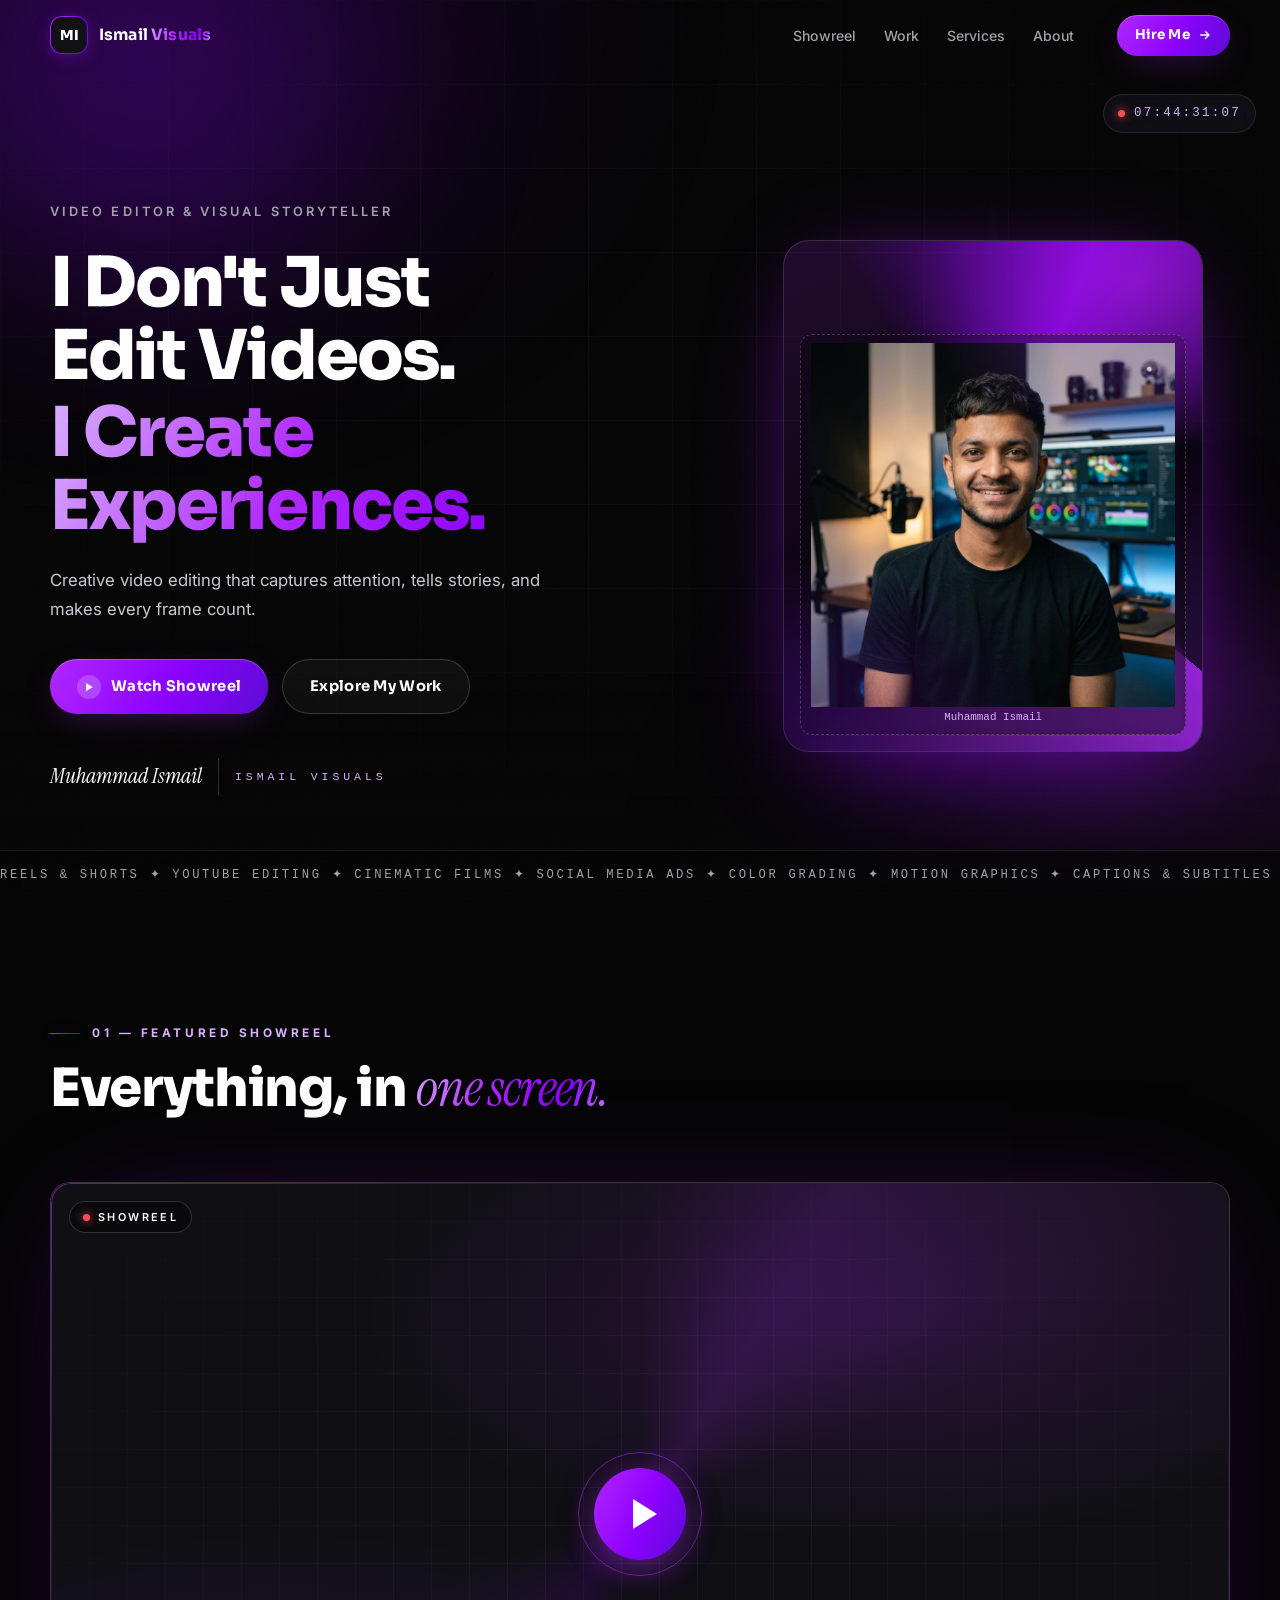
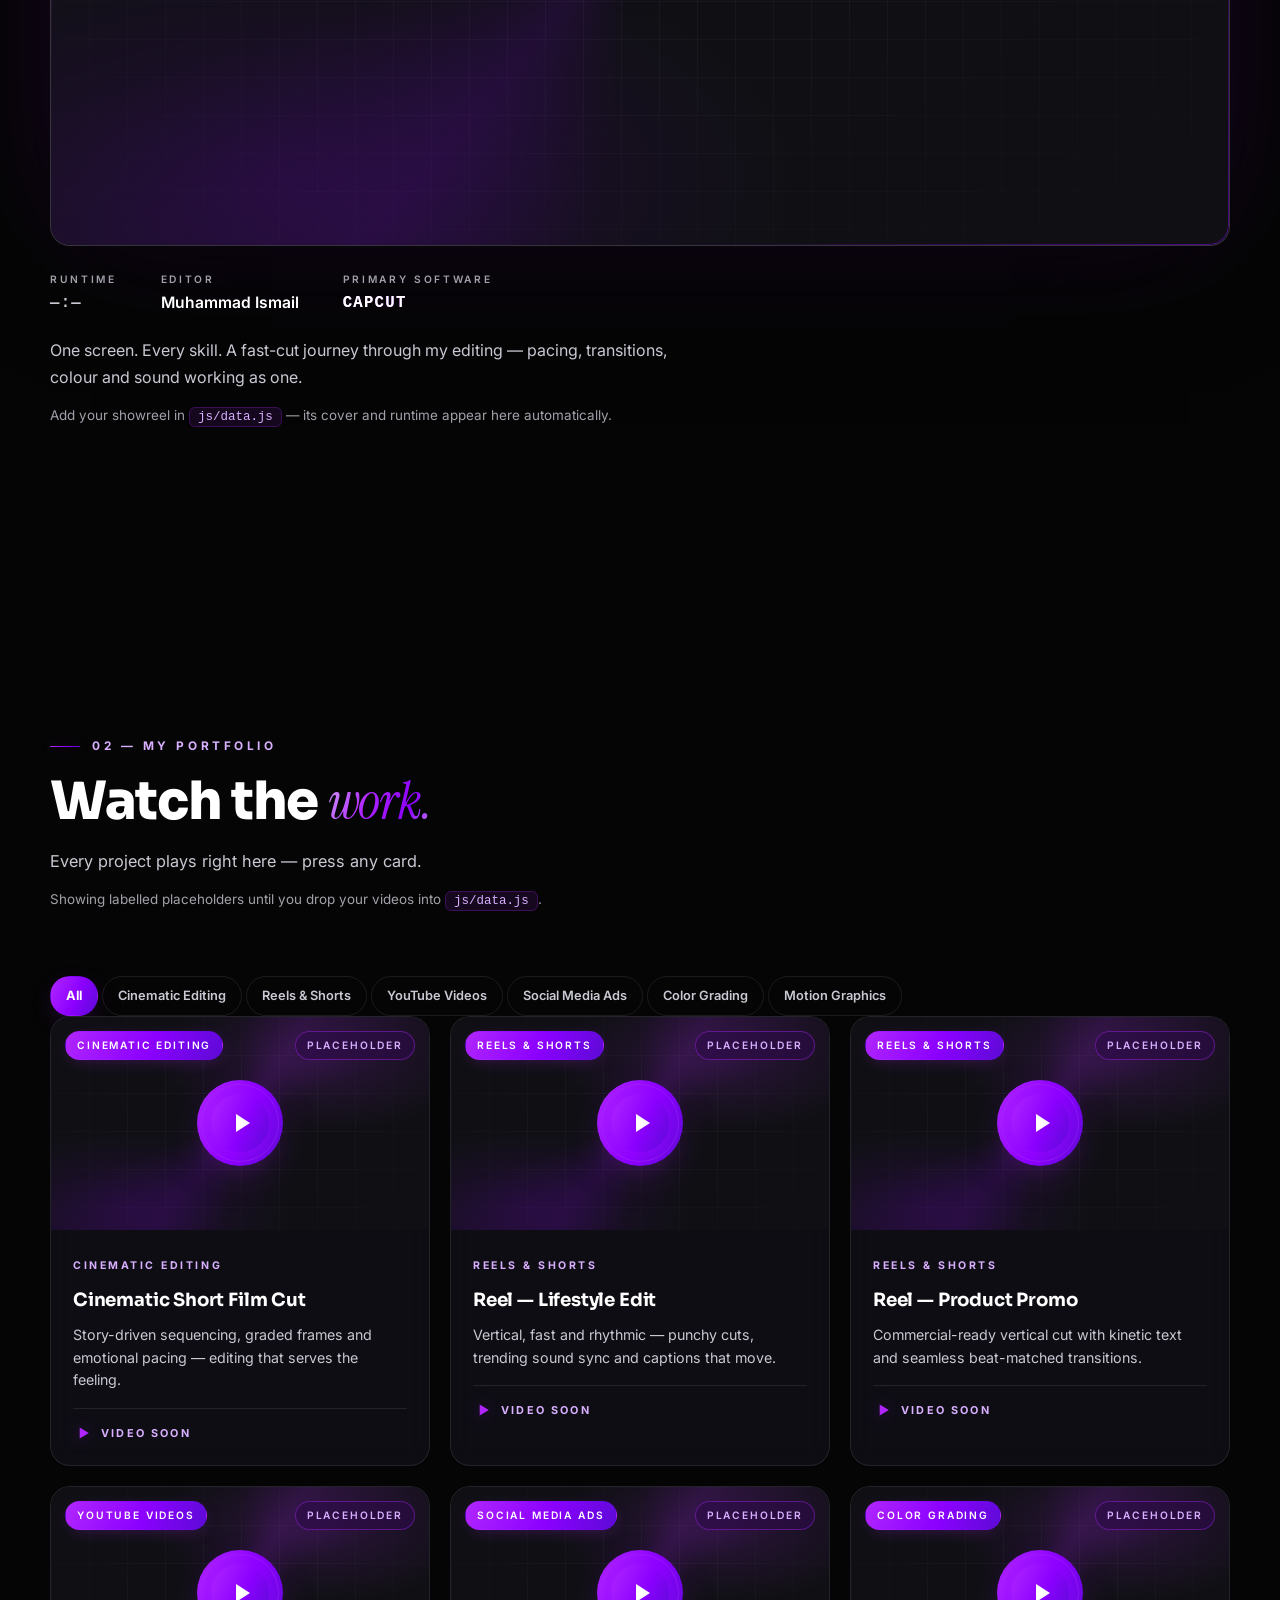
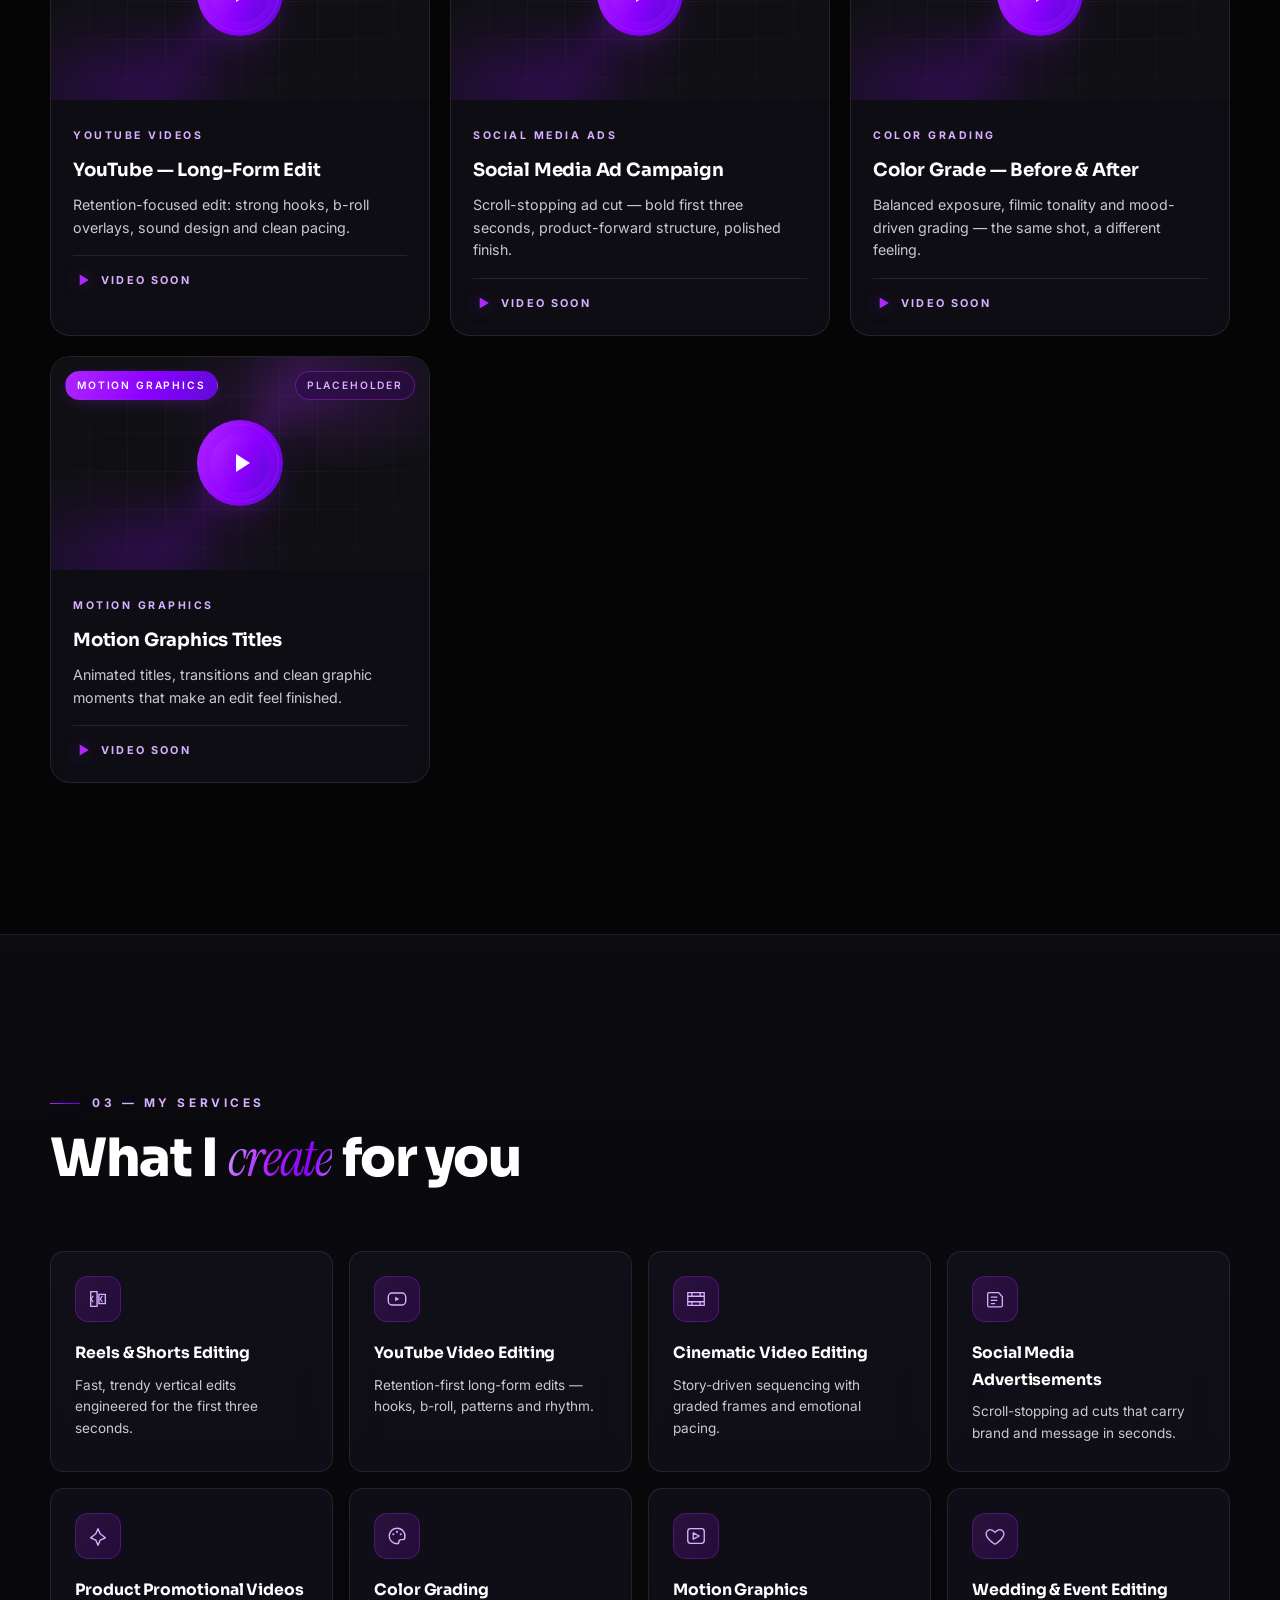
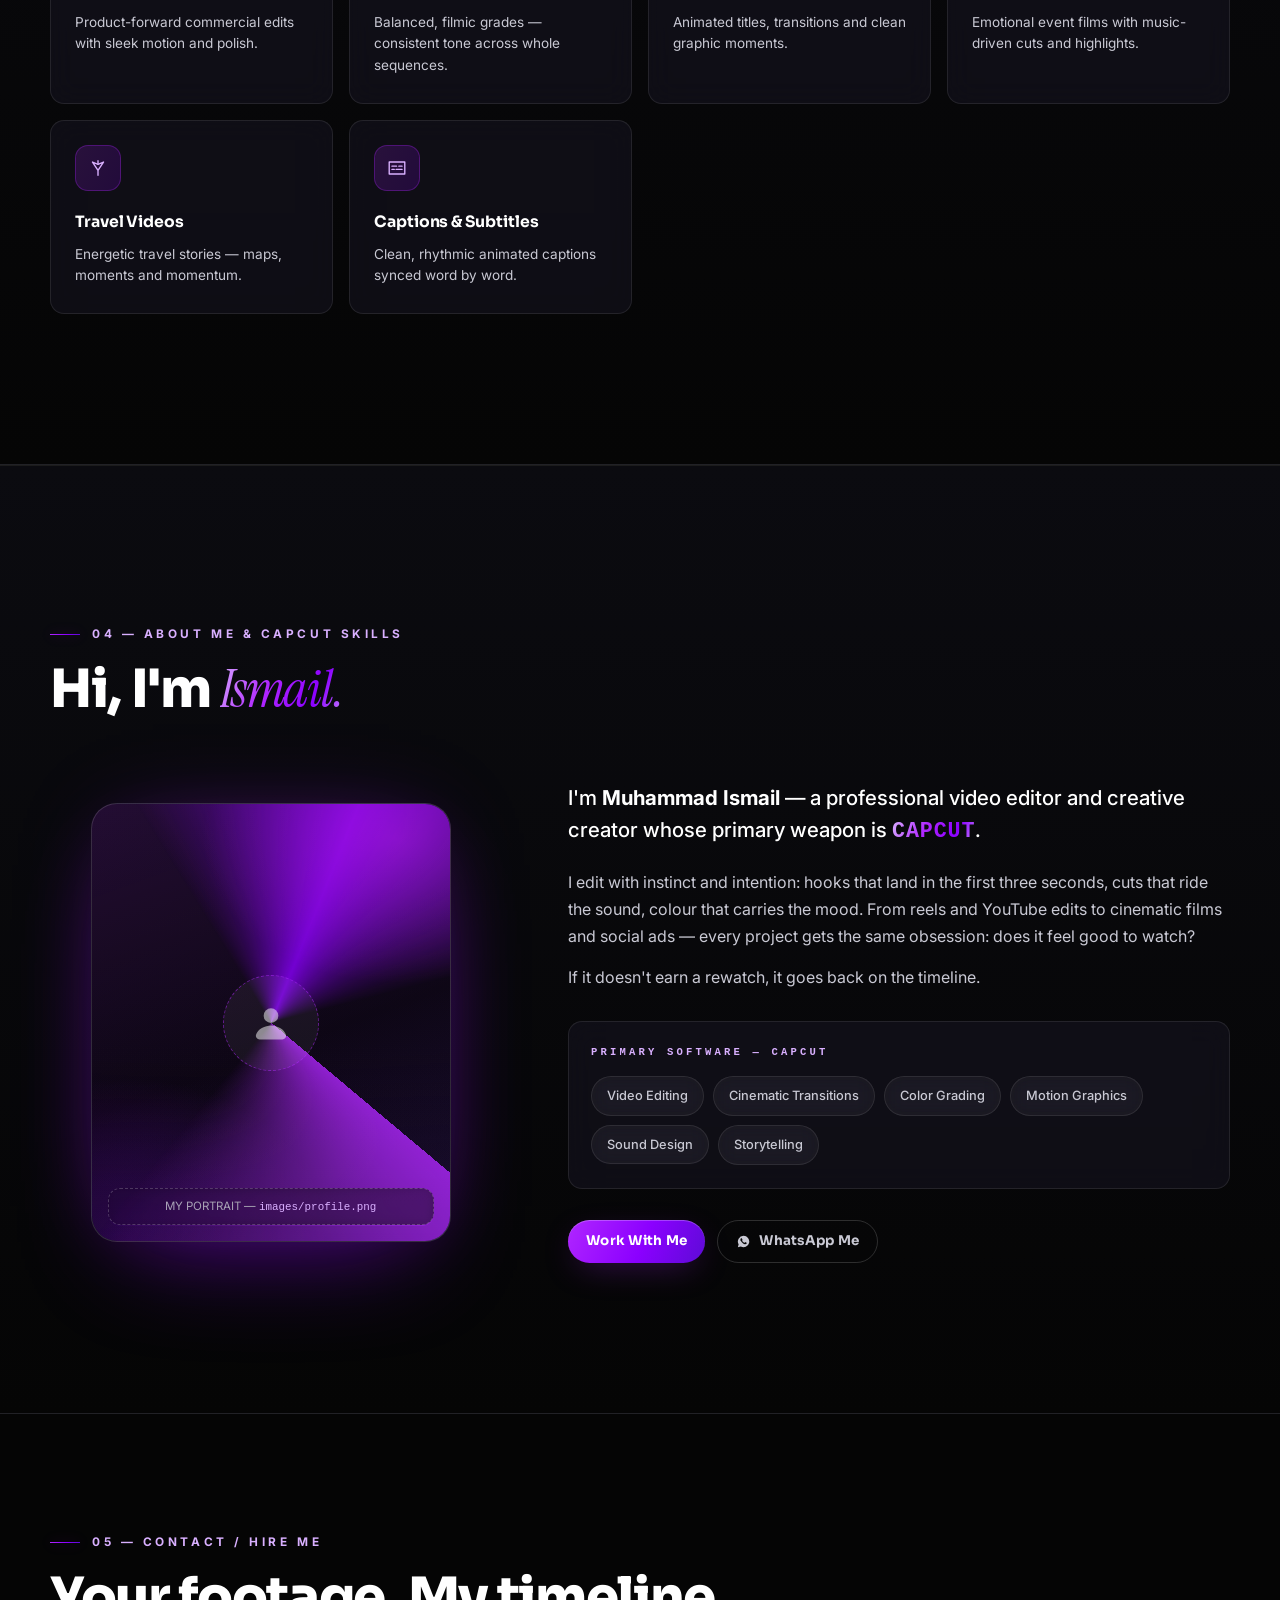
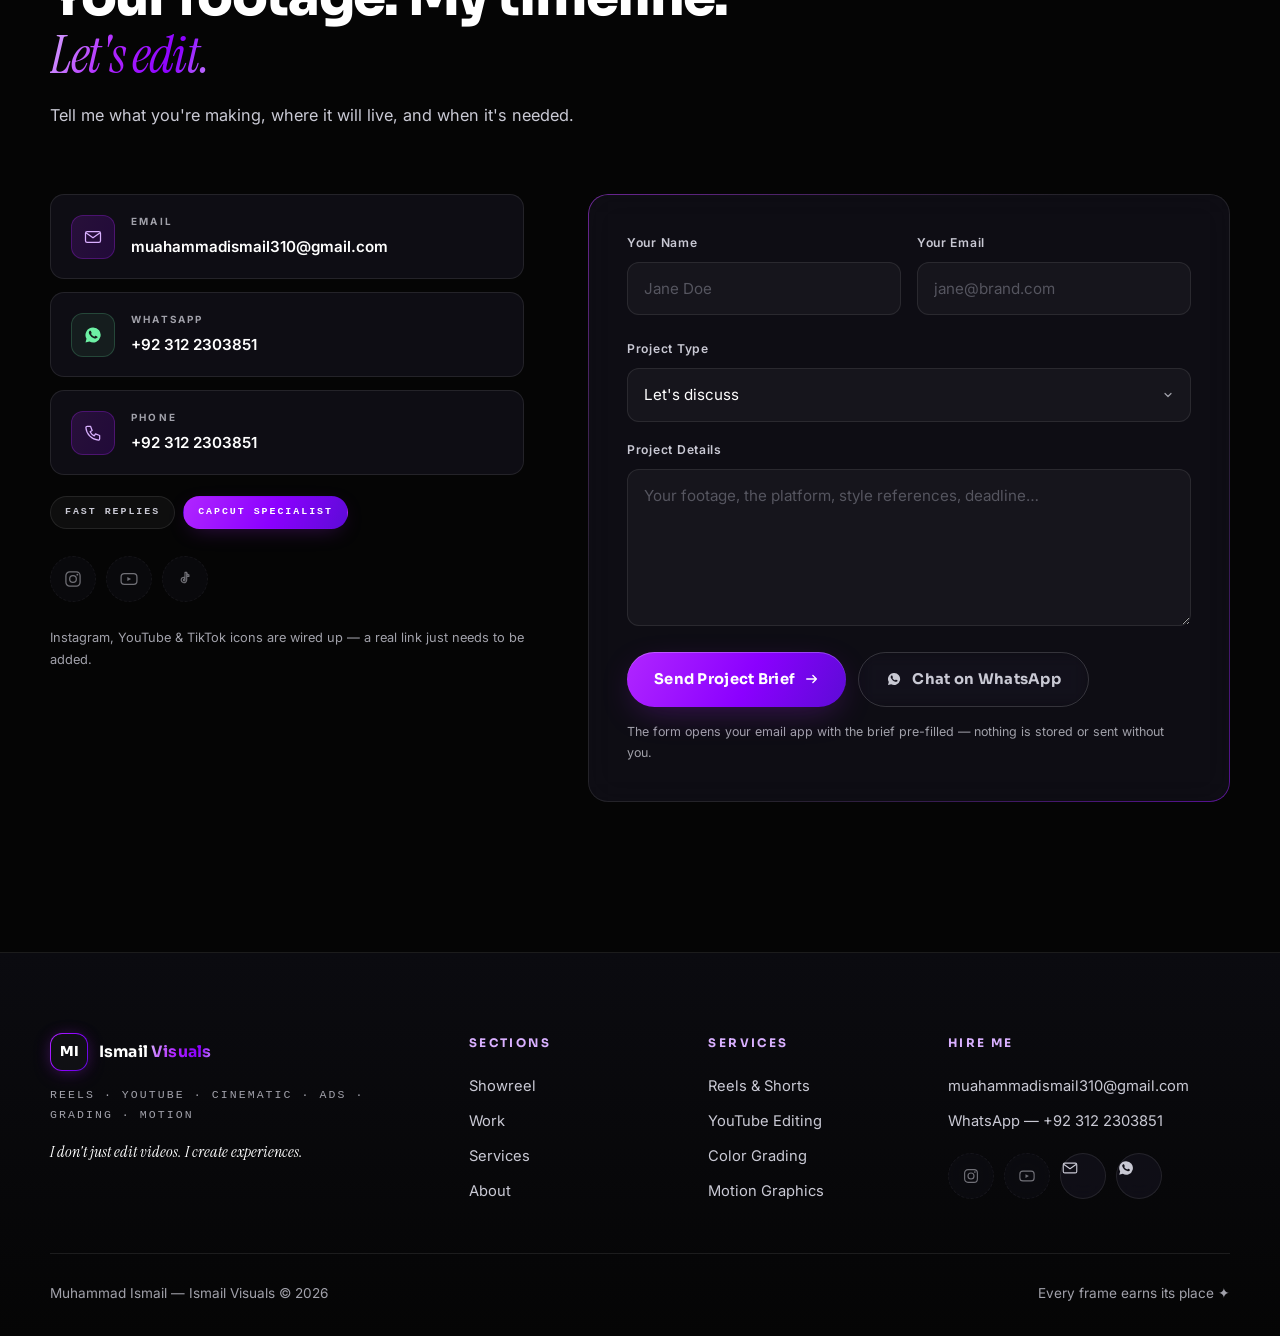
==== index.html @ c40726dc "first commit" ====
<!DOCTYPE html>
<html lang="en">
<head>
  <meta charset="UTF-8" />
  <meta name="viewport" content="width=device-width, initial-scale=1.0" />
  <title>Ismail Visuals — Muhammad Ismail | Professional Video Editor & CapCut Specialist</title>
  <meta name="description" content="I don't just edit videos — I create experiences. Ismail Visuals: reels & shorts, YouTube edits, cinematic films, social media ads, color grading and motion graphics by Muhammad Ismail." />
  <meta name="keywords" content="video editor, CapCut specialist, video editing portfolio, reels editor, YouTube editor, cinematic editing, color grading, Ismail Visuals" />
  <meta name="author" content="Muhammad Ismail" />
  <meta name="theme-color" content="#050505" />
  <link rel="canonical" href="./index.html" />

  <!-- Open Graph -->
  <meta property="og:type" content="website" />
  <meta property="og:title" content="Ismail Visuals — Professional Video Editor & CapCut Specialist" />
  <meta property="og:description" content="I don't just edit videos. I create experiences. Reels, YouTube, cinematic films, social ads, grading and motion." />
  <meta property="og:locale" content="en_US" />
  <meta name="twitter:card" content="summary_large_image" />
  <meta name="twitter:title" content="Ismail Visuals — Video Editing Portfolio" />
  <meta name="twitter:description" content="I don't just edit videos. I create experiences." />

  <!-- Favicon: neon MI -->
  <link rel="icon" href="data:image/svg+xml,%3Csvg xmlns='http://www.w3.org/2000/svg' viewBox='0 0 64 64'%3E%3Cdefs%3E%3ClinearGradient id='g' x1='0' y1='0' x2='1' y2='1'%3E%3Cstop offset='0' stop-color='%23B026FF'/%3E%3Cstop offset='1' stop-color='%238B00FF'/%3E%3C/linearGradient%3E%3C/defs%3E%3Crect width='64' height='64' rx='14' fill='%23050505'/%3E%3Ctext x='32' y='43' font-family='Arial' font-weight='700' font-size='28' fill='url(%23g)' text-anchor='middle'%3EMI%3C/text%3E%3C/svg%3E" />

  <!-- Fonts -->
  <link rel="preconnect" href="https://fonts.googleapis.com" />
  <link rel="preconnect" href="https://fonts.gstatic.com" crossorigin />
  <link href="https://fonts.googleapis.com/css2?family=Sora:wght@400;500;600;700;800&family=Inter:wght@400;500;600&family=Instrument+Serif:ital@0;1&display=swap" rel="stylesheet" />

  <!-- Structured data -->
  <script type="application/ld+json">
  {
    "@context": "https://schema.org",
    "@type": "Person",
    "name": "Muhammad Ismail",
    "alternateName": "Ismail Visuals",
    "email": "mailto:muahammadismail310@gmail.com",
    "telephone": "+92 312 2303851",
    "jobTitle": "Professional Video Editor & CapCut Specialist"
  }
  </script>

  <link rel="stylesheet" href="css/style.css" />
</head>
<body>
  <a class="skip-link" href="#main">Skip to content</a>

  <!-- Visual atmosphere: grain + neon glow field -->
  <div class="grain" aria-hidden="true"></div>
  <div class="atmosphere" aria-hidden="true">
    <div class="atmosphere__orb atmosphere__orb--1"></div>
    <div class="atmosphere__orb atmosphere__orb--2"></div>
  </div>

  <!-- ══════════════ NAVIGATION ══════════════ -->
  <header class="nav" id="nav">
    <div class="nav__inner container">
      <a href="#hero" class="nav__brand" aria-label="MI Ismail Visuals, home">
        <span class="nav__mark" aria-hidden="true">MI</span>
        <span class="nav__name">Ismail <span class="grad-text">Visuals</span></span>
      </a>

      <nav class="nav__links" id="navLinks" aria-label="Primary">
        <a href="#showreel" class="nav__link">Showreel</a>
        <a href="#portfolio" class="nav__link">Work</a>
        <a href="#services" class="nav__link">Services</a>
        <a href="#about" class="nav__link">About</a>
      </nav>

      <a href="#contact" class="btn btn--neon btn--sm nav__cta">
        Hire Me
        <svg viewBox="0 0 16 16" width="14" height="14" aria-hidden="true"><path d="M3 8h9M8.5 4 12.5 8l-4 4" fill="none" stroke="currentColor" stroke-width="1.6" stroke-linecap="round" stroke-linejoin="round"/></svg>
      </a>

      <button class="nav__toggle" id="navToggle" aria-label="Open menu" aria-expanded="false" aria-controls="mobileMenu">
        <span></span><span></span>
      </button>
    </div>
  </header>

  <div class="mobile-menu" id="mobileMenu" aria-hidden="true">
    <nav class="mobile-menu__nav" aria-label="Mobile">
      <a href="#showreel">Showreel</a>
      <a href="#portfolio">Work</a>
      <a href="#services">Services</a>
      <a href="#about">About</a>
      <a href="#contact" class="mobile-menu__cta">Hire Me</a>
    </nav>
    <div class="mobile-menu__foot">
      <a href="mailto:muahammadismail310@gmail.com">muahammadismail310@gmail.com</a>
      <a href="https://wa.me/923122303851" target="_blank" rel="noopener">WhatsApp — +92 312 2303851</a>
    </div>
  </div>

  <main id="main">

    <!-- ══════════ HERO ══════════ -->
    <section class="hero" id="hero">
      <div class="hero__bg" aria-hidden="true">
        <div class="orb orb--1"></div>
        <div class="orb orb--2"></div>
        <div class="hero__grid"></div>
        <div class="hero__tc" id="heroTC">
          <span class="hero__tc-dot"></span>
          <span class="hero__tc-num" id="tcNum">00:00:00:00</span>
        </div>
      </div>

      <div class="container hero__inner">
        <div class="hero__copy">
          <p class="hero__eyebrow reveal">
            <img id="heroMini" alt="" class="hero__mini" />Video Editor &amp; Visual Storyteller
          </p>

          <h1 class="hero__title reveal">
            <span class="hero__line">I Don't Just</span>
            <span class="hero__line">Edit Videos.</span>
            <span class="hero__line grad-text">I Create Experiences.</span>
          </h1>

          <p class="hero__sub reveal">
            Creative video editing that captures attention, tells stories,
            and makes every frame count.
          </p>

          <div class="hero__actions reveal">
            <button class="btn btn--neon btn--glow" id="heroShowreelBtn" type="button">
              <span class="btn__play" aria-hidden="true">
                <svg viewBox="0 0 16 16" width="12" height="12"><path d="M4 2.5v11l9-5.5z" fill="currentColor"/></svg>
              </span>
              Watch Showreel
            </button>
            <a href="#portfolio" class="btn btn--ghost">Explore My Work</a>
          </div>

          <div class="hero__signature reveal" aria-label="Brand signature">
            <span class="hero__sig-name">Muhammad Ismail</span>
            <span class="hero__sig-studio mono">ISMAIL VISUALS</span>
          </div>
        </div>

        <div class="hero__portrait reveal" id="heroPortrait" aria-hidden="true">
          <div class="portrait-frame" id="portraitFrame">
            <div class="portrait-placeholder">
              <div class="portrait-art" id="portraitArt">
                <svg viewBox="0 0 24 24" aria-hidden="true"><path d="M12 13.4c-3.1 0-7.4 1.9-8.2 5.2-.3 1.2.7 2.4 2 2.4h12.4c1.3 0 2.3-1.2 2-2.4-.8-3.3-5.1-5.2-8.2-5.2z" fill="currentColor"/><circle cx="12" cy="8" r="4" fill="currentColor"/></svg>
              </div>
              <p class="portrait-note"> <img src="picuture.jpg.jpeg"> <code> Muhammad Ismail </code></p>
            </div>
            <div class="portrait-glow" aria-hidden="true"></div>
            <div class="portrait-ring" aria-hidden="true"></div>
          </div>
        </div>
      </div>

      <div class="ticker" aria-hidden="true">
        <div class="ticker__track">
          <span>Reels &amp; Shorts ✦ YouTube Editing ✦ Cinematic Films ✦ Social Media Ads ✦ Color Grading ✦ Motion Graphics ✦ Captions &amp; Subtitles ✦&#8203;</span>
          <span>Reels &amp; Shorts ✦ YouTube Editing ✦ Cinematic Films ✦ Social Media Ads ✦ Color Grading ✦ Motion Graphics ✦ Captions &amp; Subtitles ✦&#8203;</span>
        </div>
      </div>
    </section>

    <!-- ══════════ SHOWREEL ══════════ -->
    <section class="section showreel" id="showreel">
      <div class="container">
        <header class="section__head reveal">
          <p class="section__eyebrow">01 — Featured Showreel</p>
          <h2 class="section__title">Everything, in <em class="serif-accent grad-text">one screen.</em></h2>
        </header>

        <figure class="stage reveal" id="showreelStage" role="button" tabindex="0" aria-label="Play the featured showreel">
          <div class="stage__media" id="showreelMedia"></div>
          <span class="stage__rec" aria-hidden="true"><i></i>SHOWREEL</span>
          <span class="stage__play" aria-hidden="true"><span></span></span>
        </figure>

        <div class="stage__meta reveal">
          <div>
            <span class="stage__meta-label">Runtime</span>
            <span class="stage__meta-value mono" id="showreelDuration">—:—</span>
          </div>
          <div>
            <span class="stage__meta-label">Editor</span>
            <span class="stage__meta-value">Muhammad Ismail</span>
          </div>
          <div>
            <span class="stage__meta-label">Primary Software</span>
            <span class="stage__meta-value grad-text mono">CAPCUT</span>
          </div>
        </div>
        <p class="showreel__desc reveal" id="showreelDesc"></p>
        <p class="placeholder-note reveal" id="showreelNote" hidden>Add your showreel in <code>js/data.js</code> — its cover and runtime appear here automatically.</p>
      </div>
    </section>

    <!-- ══════════ PORTFOLIO ══════════ -->
    <section class="section portfolio" id="portfolio">
      <div class="container">
        <header class="section__head reveal">
          <p class="section__eyebrow">02 — My Portfolio</p>
          <h2 class="section__title">Watch the <em class="serif-accent grad-text">work.</em></h2>
          <p class="section__sub">
            Every project plays right here — press any card.
            <span class="placeholder-note">Showing labelled placeholders until you drop your videos into <code>js/data.js</code>.</span>
          </p>
        </header>

        <div class="filters reveal" role="group" aria-label="Project categories">
          <button class="chip chip--filter is-active" data-filter="all">All</button>
          <button class="chip chip--filter" data-filter="cinematic">Cinematic Editing</button>
          <button class="chip chip--filter" data-filter="reels">Reels &amp; Shorts</button>
          <button class="chip chip--filter" data-filter="youtube">YouTube Videos</button>
          <button class="chip chip--filter" data-filter="ads">Social Media Ads</button>
          <button class="chip chip--filter" data-filter="grading">Color Grading</button>
          <button class="chip chip--filter" data-filter="motion">Motion Graphics</button>
        </div>

        <div class="film-grid" id="portfolioGrid" aria-live="polite"><!-- rendered --></div>
        <p class="grid-empty" id="gridEmpty" hidden>Nothing in this category yet — add a project in js/data.js.</p>
      </div>
    </section>

    <!-- ══════════ SERVICES ══════════ -->
    <section class="section services" id="services">
      <div class="container">
        <header class="section__head reveal">
          <p class="section__eyebrow">03 — My Services</p>
          <h2 class="section__title">What I <em class="serif-accent grad-text">create</em> for you</h2>
        </header>
        <div class="services__grid" id="servicesGrid"><!-- rendered --></div>
      </div>
    </section>

    <!-- ══════════ ABOUT + CAPCUT SKILLS ══════════ -->
    <section class="section about" id="about">
      <div class="container">
        <header class="section__head reveal">
          <p class="section__eyebrow">04 — About Me &amp; CapCut Skills</p>
          <h2 class="section__title">Hi, I'm <em class="serif-accent grad-text">Ismail.</em></h2>
        </header>

        <div class="about__grid">
          <div class="about__visual reveal" id="aboutPortrait" aria-hidden="true">
            <div class="portrait-frame portrait-frame--about">
              <div class="portrait-placeholder">
                <div class="portrait-art">
                  <svg viewBox="0 0 24 24" aria-hidden="true"><path d="M12 13.4c-3.1 0-7.4 1.9-8.2 5.2-.3 1.2.7 2.4 2 2.4h12.4c1.3 0 2.3-1.2 2-2.4-.8-3.3-5.1-5.2-8.2-5.2z" fill="currentColor"/><circle cx="12" cy="8" r="4" fill="currentColor"/></svg>
                </div>
                <p class="portrait-note">MY PORTRAIT — <code>images/profile.png</code></p>
              </div>
              <div class="portrait-glow" aria-hidden="true"></div>
              <div class="portrait-ring" aria-hidden="true"></div>
            </div>
          </div>

          <div class="about__body">
            <p class="about__lead reveal">
              I'm <strong>Muhammad Ismail</strong> — a professional video editor and creative creator
              whose primary weapon is <span class="grad-text mono about__capcut">CAPCUT</span>.
            </p>
            <p class="reveal">
              I edit with instinct and intention: hooks that land in the first three seconds,
              cuts that ride the sound, colour that carries the mood. From reels and YouTube
              edits to cinematic films and social ads — every project gets the same obsession:
              does it feel good to watch?
            </p>
            <p class="reveal">
              If it doesn't earn a rewatch, it goes back on the timeline.
            </p>

            <div class="about__skillswrap reveal">
              <span class="about__skill-label mono">PRIMARY SOFTWARE — CAPCUT</span>
              <ul class="skill-chips" id="skillChips" role="list"><!-- rendered --></ul>
            </div>

            <div class="about__cts reveal">
              <a class="btn btn--neon btn--sm" href="#contact">Work With Me</a>
              <a class="btn btn--outline btn--sm" href="https://wa.me/923122303851" target="_blank" rel="noopener">
                <svg viewBox="0 0 24 24" width="15" height="15" aria-hidden="true"><path d="M12 3a9 9 0 0 0-7.8 13.5L3 21l4.7-1.2A9 9 0 1 0 12 3zm4.6 12.3c-.2.5-1.1 1-1.6 1-.4 0-1 .1-3.1-.9-2.5-1.3-3.9-3.9-4-4.1-.2-.2-.9-1.2-.9-2.3s.6-1.6.8-1.8c.2-.2.5-.3.6-.3h.5c.2 0 .4-.1.6.4l.8 2c.1.2.1.4 0 .5l-.4.5c-.1.2-.3.3-.1.6.1.3.7 1.1 1.5 1.8 1 .9 1.8 1.1 2.1 1.3.2.1.4 0 .5-.1l.7-.8c.2-.2.4-.2.6-.1l1.7.9c.4.2.4.3.4.6 0 .2 0 .7-.2 1.1z" fill="currentColor"/></svg>
                WhatsApp Me
              </a>
            </div>
          </div>
        </div>
      </div>
    </section>

    <!-- ══════════ CONTACT ══════════ -->
    <section class="section contact" id="contact">
      <div class="container">
        <header class="section__head reveal">
          <p class="section__eyebrow">05 — Contact / Hire Me</p>
          <h2 class="section__title">Your footage. My timeline. <em class="serif-accent grad-text">Let's edit.</em></h2>
          <p class="section__sub">Tell me what you're making, where it will live, and when it's needed.</p>
        </header>

        <div class="contact__grid">
          <div class="contact__info reveal">
            <a class="contact-card" href="mailto:muahammadismail310@gmail.com">
              <span class="contact-card__icon" aria-hidden="true">
                <svg viewBox="0 0 24 24" width="20" height="20"><rect x="3" y="5.5" width="18" height="13" rx="2" fill="none" stroke="currentColor" stroke-width="1.5"/><path d="m3.5 7 8.5 6 8.5-6" fill="none" stroke="currentColor" stroke-width="1.5" stroke-linejoin="round"/></svg>
              </span>
              <span class="contact-card__meta">
                <span class="contact-card__label">Email</span>
                <span class="contact-card__value">muahammadismail310@gmail.com</span>
              </span>
            </a>

            <a class="contact-card" href="https://wa.me/923122303851" target="_blank" rel="noopener">
              <span class="contact-card__icon contact-card__icon--wa" aria-hidden="true">
                <svg viewBox="0 0 24 24" width="20" height="20"><path d="M12 3a9 9 0 0 0-7.8 13.5L3 21l4.7-1.2A9 9 0 1 0 12 3zm4.6 12.3c-.2.5-1.1 1-1.6 1-.4 0-1 .1-3.1-.9-2.5-1.3-3.9-3.9-4-4.1-.2-.2-.9-1.2-.9-2.3s.6-1.6.8-1.8c.2-.2.5-.3.6-.3h.5c.2 0 .4-.1.6.4l.8 2c.1.2.1.4 0 .5l-.4.5c-.1.2-.3.3-.1.6.1.3.7 1.1 1.5 1.8 1 .9 1.8 1.1 2.1 1.3.2.1.4 0 .5-.1l.7-.8c.2-.2.4-.2.6-.1l1.7.9c.4.2.4.3.4.6 0 .2 0 .7-.2 1.1z" fill="currentColor"/></svg>
              </span>
              <span class="contact-card__meta">
                <span class="contact-card__label">WhatsApp</span>
                <span class="contact-card__value">+92 312 2303851</span>
              </span>
            </a>

            <a class="contact-card" href="tel:+923122303851">
              <span class="contact-card__icon" aria-hidden="true">
                <svg viewBox="0 0 24 24" width="20" height="20"><path d="M5 4h4l2 5-2.5 1.5a11 11 0 0 0 5 5L15 13l5 2v4a1.5 1.5 0 0 1-1.6 1.5C10.7 20 4 13.3 3.5 5.6A1.5 1.5 0 0 1 5 4z" fill="none" stroke="currentColor" stroke-width="1.5" stroke-linejoin="round"/></svg>
              </span>
              <span class="contact-card__meta">
                <span class="contact-card__label">Phone</span>
                <span class="contact-card__value">+92 312 2303851</span>
              </span>
            </a>

            <div class="contact__badges">
              <span class="contact-badge mono">FAST REPLIES</span>
              <span class="contact-badge contact-badge--neon mono">CAPCUT SPECIALIST</span>
            </div>

            <div class="contact__socials">
              <button class="social-btn is-placeholder" type="button" data-placeholder="Instagram profile link — add your URL here" aria-label="Instagram (placeholder)">
                <svg viewBox="0 0 24 24" width="20" height="20" aria-hidden="true"><rect x="3.5" y="3.5" width="17" height="17" rx="4.5" fill="none" stroke="currentColor" stroke-width="1.5"/><circle cx="12" cy="12" r="4" fill="none" stroke="currentColor" stroke-width="1.5"/><circle cx="17.2" cy="6.8" r="1.1" fill="currentColor"/></svg>
              </button>
              <button class="social-btn is-placeholder" type="button" data-placeholder="YouTube channel link — add your URL here" aria-label="YouTube (placeholder)">
                <svg viewBox="0 0 24 24" width="20" height="20" aria-hidden="true"><rect x="2.5" y="5.5" width="19" height="13" rx="4" fill="none" stroke="currentColor" stroke-width="1.5"/><path d="M10 9.5v5l4.5-2.5z" fill="currentColor"/></svg>
              </button>
              <button class="social-btn is-placeholder" type="button" data-placeholder="TikTok profile link — add your URL here" aria-label="TikTok (placeholder)">
                <svg viewBox="0 0 24 24" width="20" height="20" aria-hidden="true"><path d="M14 4v9.2a3.3 3.3 0 1 1-2.8-3.3v2.4a1 1 0 1 0 .8 1V4h2c.2 1.7 1.3 2.8 2.7 3v2c-1.1-.1-2-.5-2.7-1z" fill="none" stroke="currentColor" stroke-width="1.4" stroke-linejoin="round"/></svg>
              </button>
            </div>
            <p class="contact__note">Instagram, YouTube &amp; TikTok icons are wired up — a real link just needs to be added.</p>
          </div>

          <form class="contact__form reveal" id="contactForm" novalidate>
            <div class="form-row">
              <div class="form-field">
                <label for="cf-name">Your Name</label>
                <input type="text" id="cf-name" name="name" placeholder="Jane Doe" autocomplete="name" required />
                <span class="form-error" aria-live="polite"></span>
              </div>
              <div class="form-field">
                <label for="cf-email">Your Email</label>
                <input type="email" id="cf-email" name="email" placeholder="jane@brand.com" autocomplete="email" required />
                <span class="form-error" aria-live="polite"></span>
              </div>
            </div>

            <div class="form-field">
              <label for="cf-subject">Project Type</label>
              <select id="cf-subject" name="subject">
                <option value="Reels / Shorts">Reels / Shorts</option>
                <option value="YouTube Edit">YouTube Edit</option>
                <option value="Cinematic Edit">Cinematic Edit</option>
                <option value="Social Media Ads">Social Media Ads</option>
                <option value="Product Promo">Product Promo</option>
                <option value="Color Grading">Color Grading</option>
                <option value="Wedding / Event">Wedding / Event</option>
                <option value="Other" selected>Let's discuss</option>
              </select>
            </div>

            <div class="form-field">
              <label for="cf-message">Project Details</label>
              <textarea id="cf-message" name="message" rows="5" placeholder="Your footage, the platform, style references, deadline…" required></textarea>
              <span class="form-error" aria-live="polite"></span>
            </div>

            <div class="contact__actions">
              <button type="submit" class="btn btn--neon btn--glow">
                Send Project Brief
                <svg viewBox="0 0 16 16" width="14" height="14" aria-hidden="true"><path d="M2 8h11M9 4l4 4-4 4" fill="none" stroke="currentColor" stroke-width="1.6" stroke-linecap="round" stroke-linejoin="round"/></svg>
              </button>
              <button type="button" class="btn btn--outline" id="whatsappFromForm">
                <svg viewBox="0 0 24 24" width="16" height="16" aria-hidden="true"><path d="M12 3a9 9 0 0 0-7.8 13.5L3 21l4.7-1.2A9 9 0 1 0 12 3zm4.6 12.3c-.2.5-1.1 1-1.6 1-.4 0-1 .1-3.1-.9-2.5-1.3-3.9-3.9-4-4.1-.2-.2-.9-1.2-.9-2.3s.6-1.6.8-1.8c.2-.2.5-.3.6-.3h.5c.2 0 .4-.1.6.4l.8 2c.1.2.1.4 0 .5l-.4.5c-.1.2-.3.3-.1.6.1.3.7 1.1 1.5 1.8 1 .9 1.8 1.1 2.1 1.3.2.1.4 0 .5-.1l.7-.8c.2-.2.4-.2.6-.1l1.7.9c.4.2.4.3.4.6 0 .2 0 .7-.2 1.1z" fill="currentColor"/></svg>
                Chat on WhatsApp
              </button>
            </div>
            <p class="contact__form-note">The form opens your email app with the brief pre-filled — nothing is stored or sent without you.</p>
          </form>
        </div>
      </div>
    </section>
  </main>

  <!-- ══════════════ FOOTER ══════════════ -->
  <footer class="footer">
    <div class="container footer__grid">
      <div class="footer__brand">
        <a href="#hero" class="nav__brand" aria-label="MI Ismail Visuals, home">
          <span class="nav__mark" aria-hidden="true">MI</span>
          <span class="nav__name">Ismail <span class="grad-text">Visuals</span></span>
        </a>
        <p class="footer__mono">REELS · YOUTUBE · CINEMATIC · ADS · GRADING · MOTION</p>
        <p class="footer__tag">I don't just edit videos. I create experiences.</p>
      </div>

      <nav class="footer__col" aria-label="Footer — sections">
        <h3>Sections</h3>
        <a href="#showreel">Showreel</a>
        <a href="#portfolio">Work</a>
        <a href="#services">Services</a>
        <a href="#about">About</a>
      </nav>

      <nav class="footer__col" aria-label="Footer — services">
        <h3>Services</h3>
        <a href="#services">Reels &amp; Shorts</a>
        <a href="#services">YouTube Editing</a>
        <a href="#services">Color Grading</a>
        <a href="#services">Motion Graphics</a>
      </nav>

      <div class="footer__col">
        <h3>Hire Me</h3>
        <a href="mailto:muahammadismail310@gmail.com" class="footer__mail">muahammadismail310@gmail.com</a>
        <a href="https://wa.me/923122303851" target="_blank" rel="noopener">WhatsApp — +92 312 2303851</a>
        <div class="footer__socials">
          <button class="social-btn is-placeholder" type="button" data-placeholder="Instagram profile link — add your URL here" aria-label="Instagram (placeholder)">
            <svg viewBox="0 0 24 24" width="18" height="18" aria-hidden="true"><rect x="3.5" y="3.5" width="17" height="17" rx="4.5" fill="none" stroke="currentColor" stroke-width="1.5"/><circle cx="12" cy="12" r="4" fill="none" stroke="currentColor" stroke-width="1.5"/><circle cx="17.2" cy="6.8" r="1.1" fill="currentColor"/></svg>
          </button>
          <button class="social-btn is-placeholder" type="button" data-placeholder="YouTube channel link — add your URL here" aria-label="YouTube (placeholder)">
            <svg viewBox="0 0 24 24" width="18" height="18" aria-hidden="true"><rect x="2.5" y="5.5" width="19" height="13" rx="4" fill="none" stroke="currentColor" stroke-width="1.5"/><path d="M10 9.5v5l4.5-2.5z" fill="currentColor"/></svg>
          </button>
          <a class="social-btn" href="mailto:muahammadismail310@gmail.com" aria-label="Email Muhammad Ismail">
            <svg viewBox="0 0 24 24" width="18" height="18" aria-hidden="true"><rect x="3" y="5.5" width="18" height="13" rx="2" fill="none" stroke="currentColor" stroke-width="1.5"/><path d="m3.5 7 8.5 6 8.5-6" fill="none" stroke="currentColor" stroke-width="1.5" stroke-linejoin="round"/></svg>
          </a>
          <a class="social-btn" href="https://wa.me/923122303851" target="_blank" rel="noopener" aria-label="WhatsApp Muhammad Ismail">
            <svg viewBox="0 0 24 24" width="18" height="18" aria-hidden="true"><path d="M12 3a9 9 0 0 0-7.8 13.5L3 21l4.7-1.2A9 9 0 1 0 12 3zm4.6 12.3c-.2.5-1.1 1-1.6 1-.4 0-1 .1-3.1-.9-2.5-1.3-3.9-3.9-4-4.1-.2-.2-.9-1.2-.9-2.3s.6-1.6.8-1.8c.2-.2.5-.3.6-.3h.5c.2 0 .4-.1.6.4l.8 2c.1.2.1.4 0 .5l-.4.5c-.1.2-.3.3-.1.6.1.3.7 1.1 1.5 1.8 1 .9 1.8 1.1 2.1 1.3.2.1.4 0 .5-.1l.7-.8c.2-.2.4-.2.6-.1l1.7.9c.4.2.4.3.4.6 0 .2 0 .7-.2 1.1z" fill="currentColor"/></svg>
          </a>
        </div>
      </div>
    </div>

    <div class="container footer__bottom">
      <p>Muhammad Ismail — Ismail Visuals © <span id="year">2026</span></p>
      <p class="footer__made">Every frame earns its place ✦</p>
    </div>
  </footer>

  <button class="to-top" id="toTop" aria-label="Back to top" hidden>
    <svg viewBox="0 0 16 16" width="16" height="16" aria-hidden="true"><path d="M8 12V3.5M4.5 7 8 3.5 11.5 7" fill="none" stroke="currentColor" stroke-width="1.6" stroke-linecap="round" stroke-linejoin="round"/></svg>
  </button>

  <!-- Video modal -->
  <div class="modal" id="videoModal" role="dialog" aria-modal="true" aria-label="Video player" hidden>
    <div class="modal__overlay" data-close></div>
    <div class="modal__panel modal__panel--video">
      <button class="modal__close" data-close aria-label="Close video player">
        <svg viewBox="0 0 16 16" width="16" height="16" aria-hidden="true"><path d="m3 3 10 10M13 3 3 13" stroke="currentColor" stroke-width="1.6" stroke-linecap="round"/></svg>
      </button>
      <div class="modal__body" id="vmBody"><!-- rendered --></div>
    </div>
  </div>

  <div class="toast" id="toast" role="status" aria-live="polite" hidden></div>

  <script src="js/data.js"></script>
  <script src="js/script.js"></script>
</body>
</html>
---- css/style.css ----
/* ══════════════════════════════════════════════════════════════
   ISMAIL VISUALS — Cinematic Neon Portfolio
   Deep black · neon purple · glassmorphism · electric glow
   Palette: #050505 #101014 #8B00FF #B026FF #FFFFFF #A1A1AA
   ══════════════════════════════════════════════════════════════ */

:root {
  --bg:        #050505;
  --dark:      #101014;
  --dark-2:    #0b0b10;
  --surface:   rgba(255, 255, 255, 0.04);
  --glass:     rgba(22, 20, 34, 0.55);
  --glass-2:   rgba(30, 26, 48, 0.6);
  --line:      rgba(255, 255, 255, 0.09);
  --line-2:    rgba(255, 255, 255, 0.16);
  --purple:    #8B00FF;
  --neon:      #B026FF;
  --violet:    #6a2bd8;
  --grad-neon: linear-gradient(115deg, var(--neon) 0%, var(--purple) 55%, #5d0bd6 100%);
  --grad-soft: linear-gradient(115deg, rgba(176,38,255,.16), rgba(139,0,255,.16));
  --glow:      rgba(176, 38, 255, 0.35);
  --glow-2:    rgba(139, 0, 255, 0.25);
  --rec:       #ff4d55;

  --text:      #ffffff;
  --text-2:    #c9c9d4;
  --muted:     #a1a1aa;

  --font-sans:  "Sora", sans-serif;
  --font-body:  "Inter", sans-serif;
  --font-serif: "Instrument Serif", serif;
  --mono:       ui-monospace, "Cascadia Code", Consolas, monospace;

  --radius:    20px;
  --radius-sm: 14px;
  --nav-h: 72px;
  --container: 1180px;
  --ease: cubic-bezier(.22, .65, .25, 1);
}

/* ─── Base ──────────────────────────────────────────────────── */
*, *::before, *::after { box-sizing: border-box; margin: 0; padding: 0; }
html { scroll-behavior: smooth; scroll-padding-top: calc(var(--nav-h) + 14px); -webkit-text-size-adjust: 100%; }

body {
  background: var(--bg);
  color: var(--text);
  font-family: var(--font-body);
  font-size: 16px;
  line-height: 1.7;
  -webkit-font-smoothing: antialiased;
  overflow-x: hidden;
}

img, svg, video { display: block; max-width: 100%; }
a { color: inherit; text-decoration: none; }
ul, ol { list-style: none; }
button { font: inherit; color: inherit; background: none; border: 0; cursor: pointer; }
input, select, textarea { font: inherit; color: inherit; }

::selection { background: rgba(139, 0, 255, .4); color: #fff; }
::-webkit-scrollbar { width: 10px; }
::-webkit-scrollbar-track { background: var(--bg); }
::-webkit-scrollbar-thumb {
  background: linear-gradient(var(--neon), var(--purple));
  border-radius: 8px; border: 2px solid var(--bg);
}
:focus-visible { outline: 2px solid var(--neon); outline-offset: 3px; border-radius: 4px; }

.skip-link {
  position: fixed; top: -60px; left: 16px; z-index: 300;
  background: var(--grad-neon); color: #fff; padding: 10px 18px;
  border-radius: 10px; font-weight: 600; transition: top .25s var(--ease);
}
.skip-link:focus { top: 12px; }

.container { width: min(var(--container), 100% - 48px); margin-inline: auto; }
.mono { font-family: var(--mono); letter-spacing: .08em; }

.serif-accent { font-family: var(--font-serif); font-style: italic; font-weight: 400; }
.grad-text {
  background: linear-gradient(115deg, #d9b0ff 0%, var(--neon) 40%, var(--purple) 75%, #c98aff 100%);
  -webkit-background-clip: text; background-clip: text; color: transparent;
}

/* film grain + global neon atmosphere */
.grain {
  position: fixed; inset: 0; z-index: 240; pointer-events: none; opacity: .045;
  background-image: url("data:image/svg+xml,%3Csvg xmlns='http://www.w3.org/2000/svg' width='240' height='240'%3E%3Cfilter id='n'%3E%3CfeTurbulence type='fractalNoise' baseFrequency='0.9' numOctaves='2'/%3E%3C/filter%3E%3Crect width='240' height='240' filter='url(%23n)' opacity='0.6'/%3E%3C/svg%3E");
  background-size: 240px 240px;
  animation: grain-shift 1.2s steps(4) infinite;
}
@keyframes grain-shift {
  0% { transform: translate(0,0); } 25% { transform: translate(-26px,16px); }
  50% { transform: translate(20px,-24px); } 75% { transform: translate(-12px,-8px); }
  100% { transform: translate(0,0); }
}
.atmosphere { position: fixed; inset: 0; z-index: 0; pointer-events: none; overflow: hidden; }
.atmosphere__orb { position: absolute; border-radius: 50%; filter: blur(130px); opacity: .13; }
.atmosphere__orb--1 { width: 720px; height: 520px; top: -240px; left: -200px; background: var(--purple); }
.atmosphere__orb--2 { width: 640px; height: 480px; bottom: -220px; right: -180px; background: var(--neon); }

/* ─── Buttons & chips ───────────────────────────────────────── */
.btn {
  --mx: 50%;
  position: relative;
  display: inline-flex; align-items: center; gap: 10px;
  padding: 14px 27px;
  border-radius: 999px;
  font-family: var(--font-sans);
  font-size: .92rem; font-weight: 700;
  letter-spacing: .02em; white-space: nowrap;
  transition: transform .3s var(--ease), box-shadow .3s var(--ease), border-color .3s, color .3s, background .3s;
  cursor: pointer;
}
.btn:active { transform: scale(.97); }

.btn--neon {
  background: var(--grad-neon);
  color: #fff;
  box-shadow: 0 10px 34px -10px var(--glow), inset 0 1px 0 rgba(255,255,255,.25);
}
.btn--neon:hover {
  transform: translateY(-2px);
  box-shadow: 0 18px 50px -12px var(--glow), 0 0 30px -8px var(--glow);
}
.btn--neon.btn--glow::before {
  content: "";
  position: absolute; inset: 0; border-radius: inherit;
  background: radial-gradient(150px circle at var(--mx) 50%, rgba(255,255,255,.32), transparent 60%);
  opacity: 0; transition: opacity .35s; pointer-events: none;
}
.btn--neon.btn--glow:hover::before { opacity: 1; }

.btn--ghost {
  background: var(--surface);
  border: 1px solid var(--line-2);
  color: var(--text);
  backdrop-filter: blur(12px);
}
.btn--ghost:hover { border-color: var(--neon); transform: translateY(-2px); box-shadow: 0 8px 26px -12px var(--glow); }
.btn--outline { border: 1px solid var(--line-2); color: var(--text-2); backdrop-filter: blur(8px); }
.btn--outline:hover { color: var(--text); border-color: var(--neon); transform: translateY(-2px); }
.btn--sm { padding: 9px 18px; font-size: .84rem; gap: 8px; }

.btn__play {
  display: inline-flex; align-items: center; justify-content: center;
  width: 24px; height: 24px; border-radius: 50%;
  background: rgba(255,255,255,.2); color: #fff; flex: none;
}

.chip {
  display: inline-flex; align-items: center;
  padding: 8px 15px;
  border-radius: 999px;
  font-size: .8rem; font-weight: 500;
  color: var(--text-2);
  background: var(--surface);
  border: 1px solid var(--line);
  backdrop-filter: blur(10px);
  transition: color .25s, border-color .25s, background .25s, transform .25s var(--ease), box-shadow .25s;
}
.chip:hover {
  color: #fff; border-color: rgba(176,38,255,.55);
  background: rgba(139,0,255,.1);
  transform: translateY(-1px);
  box-shadow: 0 6px 20px -8px var(--glow);
}
.chip--filter { background: transparent; font-weight: 600; }
.chip--filter.is-active {
  color: #fff; font-weight: 700;
  background: var(--grad-neon);
  border-color: transparent;
  box-shadow: 0 8px 26px -8px var(--glow);
}

/* ─── Reveal ────────────────────────────────────────────────── */
.reveal {
  opacity: 0; transform: translateY(28px);
  transition: opacity .8s var(--ease), transform .8s var(--ease);
  transition-delay: var(--rd, 0s);
  will-change: opacity, transform;
}
.reveal.in-view { opacity: 1; transform: none; }

@media (prefers-reduced-motion: reduce) {
  html { scroll-behavior: auto; }
  .reveal { transition: none; opacity: 1; transform: none; }
  .grain, .atmosphere__orb { animation: none !important; }
  *, *::before, *::after { animation-duration: .01s !important; animation-iteration-count: 1 !important; }
}

/* ══════════════════════════════════════════════════════════════
   NAV
   ══════════════════════════════════════════════════════════════ */
.nav {
  position: fixed; inset: 0 0 auto 0; z-index: 100;
  height: var(--nav-h); display: flex; align-items: center;
  border-bottom: 1px solid transparent;
  transition: background .35s, border-color .35s;
}
.nav.is-scrolled {
  background: rgba(5,5,5,.72);
  backdrop-filter: blur(20px) saturate(1.4);
  -webkit-backdrop-filter: blur(20px) saturate(1.4);
  border-bottom-color: var(--line);
}
.nav__inner { display: flex; align-items: center; gap: 26px; }

.nav__brand { display: flex; align-items: center; gap: 11px; }
.nav__mark {
  display: grid; place-items: center;
  width: 38px; height: 38px;
  border-radius: 12px;
  background: linear-gradient(var(--dark), var(--dark)) padding-box, var(--grad-neon) border-box;
  border: 1.5px solid transparent;
  font-family: var(--font-sans); font-weight: 800; font-size: .86rem; color: #fff;
  box-shadow: 0 4px 22px -6px var(--glow), 0 0 18px -6px var(--glow);
}
.nav__name { font-family: var(--font-sans); font-weight: 700; font-size: .98rem; letter-spacing: .01em; }

.nav__links { display: flex; gap: 2px; margin-left: auto; }
.nav__link {
  position: relative;
  padding: 9px 13px; border-radius: 999px;
  font-size: .88rem; font-weight: 500; color: var(--muted);
  transition: color .25s, background .25s;
}
.nav__link:hover { color: var(--text); background: var(--surface); }
.nav__link.is-active { color: var(--text); }
.nav__link.is-active::after {
  content: "";
  position: absolute; left: 50%; bottom: 2px;
  width: 5px; height: 5px; border-radius: 50%;
  transform: translateX(-50%);
  background: var(--neon);
  box-shadow: 0 0 10px var(--glow);
}
.nav__cta { margin-left: 4px; }

.nav__toggle {
  display: none;
  width: 42px; height: 42px; border-radius: 12px;
  border: 1px solid var(--line);
  position: relative;
  flex-direction: column; align-items: center; justify-content: center; gap: 5px;
}
.nav__toggle span {
  width: 17px; height: 1.5px; background: var(--text); border-radius: 2px;
  transition: transform .3s var(--ease);
}
.nav__toggle[aria-expanded="true"] span:first-child { transform: translateY(3.25px) rotate(45deg); }
.nav__toggle[aria-expanded="true"] span:last-child { transform: translateY(-3.25px) rotate(-45deg); }

.mobile-menu {
  position: fixed; inset: 0; z-index: 90;
  background: rgba(5,5,5,.9);
  backdrop-filter: blur(26px);
  -webkit-backdrop-filter: blur(26px);
  display: flex; flex-direction: column; justify-content: center;
  padding: 24px;
  opacity: 0; visibility: hidden;
  transition: opacity .35s var(--ease), visibility 0s .35s;
}
.mobile-menu.is-open { opacity: 1; visibility: visible; transition: opacity .35s var(--ease), visibility 0s 0s; }
.mobile-menu__nav { display: flex; flex-direction: column; gap: 4px; }
.mobile-menu__nav a {
  font-family: var(--font-sans);
  font-size: clamp(1.8rem, 7.5vw, 2.6rem);
  font-weight: 800; letter-spacing: -0.02em;
  padding: 8px 18px; border-radius: 14px;
  color: var(--text-2);
  transform: translateY(14px); opacity: 0;
  transition: color .25s, transform .5s var(--ease), opacity .5s var(--ease), background .25s;
}
.mobile-menu.is-open .mobile-menu__nav a { transform: none; opacity: 1; }
.mobile-menu.is-open .mobile-menu__nav a:nth-child(1) { transition-delay: .05s }
.mobile-menu.is-open .mobile-menu__nav a:nth-child(2) { transition-delay: .09s }
.mobile-menu.is-open .mobile-menu__nav a:nth-child(3) { transition-delay: .13s }
.mobile-menu.is-open .mobile-menu__nav a:nth-child(4) { transition-delay: .17s }
.mobile-menu.is-open .mobile-menu__nav a:nth-child(5) { transition-delay: .21s }
.mobile-menu__nav a:hover, .mobile-menu__nav a:active { color: #fff; background: rgba(139,0,255,.14); }
.mobile-menu__cta { color: #d9b0ff !important; }

.mobile-menu__foot {
  margin-top: 40px; padding: 0 18px;
  display: flex; flex-direction: column; gap: 6px;
  font-size: .9rem; color: var(--muted);
}
.mobile-menu__foot a:hover { color: var(--text); }

/* ══════════════════════════════════════════════════════════════
   HERO
   ══════════════════════════════════════════════════════════════ */
.hero {
  position: relative;
  min-height: 100svh;
  display: flex; flex-direction: column; justify-content: center;
  padding-top: calc(var(--nav-h) + 20px);
  overflow: hidden;
  z-index: 1;
}
.hero::after {
  content: "";
  position: absolute; inset: auto 0 0 0; height: 210px;
  background: linear-gradient(transparent, var(--bg));
  pointer-events: none; z-index: 2;
}
.hero__bg { position: absolute; inset: 0; pointer-events: none; }

.orb { position: absolute; border-radius: 50%; filter: blur(100px); opacity: .35; animation: drift 16s ease-in-out infinite alternate; }
.orb--1 { width: 600px; height: 600px; top: -220px; left: -160px; background: radial-gradient(circle, var(--purple), transparent 65%); }
.orb--2 { width: 560px; height: 560px; bottom: -200px; right: -140px; background: radial-gradient(circle, var(--neon), transparent 65%); animation-delay: -8s; }
@keyframes drift { from { transform: translate(0,0) scale(1); } to { transform: translate(64px,44px) scale(1.16); } }

.hero__grid {
  position: absolute; inset: 0;
  background-image:
    linear-gradient(rgba(255,255,255,.03) 1px, transparent 1px),
    linear-gradient(90deg, rgba(255,255,255,.03) 1px, transparent 1px);
  background-size: 84px 84px;
  mask-image: radial-gradient(ellipse 85% 68% at 50% 40%, #000 25%, transparent 78%);
  -webkit-mask-image: radial-gradient(ellipse 85% 68% at 50% 40%, #000 25%, transparent 78%);
}

.hero__tc {
  position: absolute; top: calc(var(--nav-h) + 22px); right: 24px;
  display: flex; align-items: center; gap: 9px;
  font-family: var(--mono); font-size: .78rem; letter-spacing: .18em;
  color: var(--text-2);
  background: var(--glass);
  border: 1px solid var(--line);
  padding: 8px 14px; border-radius: 999px;
  backdrop-filter: blur(10px);
}
.hero__tc-dot { width: 7px; height: 7px; border-radius: 50%; background: var(--rec); box-shadow: 0 0 10px var(--rec); animation: blink 1.4s steps(2, jump-none) infinite; }
@keyframes blink { 50% { opacity: .25; } }
.hero__tc-num { color: #d9b0ff; font-variant-numeric: tabular-nums; }

/* two-column hero */
.hero__inner {
  position: relative; z-index: 3;
  display: grid;
  grid-template-columns: 1.15fr .85fr;
  gap: clamp(30px, 5vw, 70px);
  align-items: center;
}

.hero__eyebrow {
  display: inline-flex; align-items: center; gap: 10px;
  font-size: .8rem; font-weight: 600;
  letter-spacing: .24em; text-transform: uppercase;
  color: var(--muted);
  margin-bottom: 24px;
}
.hero__mini {
  width: 30px; height: 30px; border-radius: 50%;
  object-fit: cover; margin-right: 2px;
  border: 1.5px solid rgba(176,38,255,.55);
  box-shadow: 0 0 14px -2px var(--glow);
  background: var(--dark);
}
[data-mini-hidden] .hero__mini { display: none; }

.hero__title {
  font-family: var(--font-sans);
  font-weight: 800;
  font-size: clamp(2.4rem, 5.6vw, 4.3rem);
  line-height: 1.06;
  letter-spacing: -0.028em;
}
.hero__line { display: block; }
.hero__line:last-child { margin-top: 4px; }

.hero__sub { margin-top: 24px; max-width: 520px; color: var(--text-2); font-size: 1.05rem; }

.hero__actions { margin-top: 36px; display: flex; flex-wrap: wrap; gap: 14px; }

.hero__signature {
  margin-top: 44px;
  display: flex; align-items: center; gap: 16px;
}
.hero__sig-name {
  font-family: var(--font-serif); font-style: italic;
  font-size: 1.35rem; color: var(--text);
  padding-right: 16px; border-right: 1px solid var(--line-2);
}
.hero__sig-studio {
  font-size: .72rem; letter-spacing: .34em; text-transform: uppercase;
  color: #d9b0ff;
}

/* ─── Portrait (real photo slot w/ cinematic purple integration) ── */
.hero__portrait { position: relative; display: grid; place-items: center; }

.portrait-frame {
  position: relative;
  width: min(420px, 100%);
  aspect-ratio: 1 / 1.22;
  border-radius: 26px;
  overflow: hidden;
  background: linear-gradient(160deg, rgba(176,38,255,.16), rgba(139,0,255,.05) 55%, rgba(106,43,216,.2));
  border: 1px solid rgba(255,255,255,.14);
  box-shadow:
    0 40px 110px -40px rgba(139,0,255,.45),
    0 0 90px -30px var(--glow);
}
.portrait-frame--about { width: min(360px, 100%); }

/* the real photo once provided — cutout feel with purple rim light */
.portrait-frame img.portrait-img {
  position: absolute; inset: 0; z-index: 2;
  width: 100%; height: 100%; object-fit: cover;
  object-position: center 18%;
  filter: contrast(1.06) saturate(1.05) brightness(1.02);
}
.portrait-frame img.portrait-img + .portrait-placeholder { display: none; }

/* purple cinematic lighting wash on top of the photo */
.portrait-glow {
  position: absolute; inset: 0; z-index: 3; pointer-events: none;
  background:
    radial-gradient(ellipse 90% 55% at 85% 8%, rgba(176,38,255,.4), transparent 60%),
    radial-gradient(ellipse 90% 60% at 10% 100%, rgba(139,0,255,.34), transparent 62%),
    linear-gradient(transparent 55%, rgba(5,5,5,.55));
  mix-blend-mode: screen;
}
.portrait-glow::after { /* blend + cover layers only when real photo present */
  content: "";
  position: absolute; inset: 0;
  background: linear-gradient(transparent 62%, rgba(5,5,5,.5));
  mix-blend-mode: multiply;
}

.portrait-ring {
  position: absolute; inset: -8px; z-index: 1;
  border-radius: 30px;
  padding: 1.5px;
  background: conic-gradient(from 130deg, var(--neon), transparent 25%, transparent 55%, var(--purple), transparent 85%);
  animation: ring-spin 10s linear infinite;
  opacity: .8;
}
@keyframes ring-spin { to { transform: rotate(360deg); } }
.portrait-ring::before { content: ""; display: block; position: absolute; inset: 0; border-radius: inherit; mask-image: linear-gradient(#000 50%, transparent); -webkit-mask-image: linear-gradient(#000 50%, transparent); }

/* placeholder state (until profile.png provided) */
.portrait-placeholder {
  position: absolute; inset: 0; z-index: 2;
  display: grid; place-items: center;
}
.portrait-art {
  width: 96px; height: 96px; border-radius: 50%;
  display: grid; place-items: center;
  color: rgba(255,255,255,.5);
  background: rgba(255,255,255,.05);
  border: 1px dashed rgba(176,38,255,.5);
}
.portrait-art svg { width: 44px; height: 44px; }
.portrait-note {
  position: absolute; left: 16px; right: 16px; bottom: 16px;
  font-size: .72rem; text-align: center;
  color: var(--muted);
  background: rgba(5,5,5,.55);
  border: 1px dashed rgba(255,255,255,.2);
  border-radius: 12px;
  padding: 8px 10px;
  backdrop-filter: blur(6px);
}
.portrait-note code {
  font-family: var(--mono); font-size: .68rem;
  color: #d9b0ff;
}

/* ticker */
.ticker {
  position: absolute; inset: auto 0 0 0; z-index: 3;
  border-top: 1px solid var(--line);
  padding: 14px 0;
  background: rgba(5,5,5,.55);
  backdrop-filter: blur(8px);
  overflow: hidden;
}
.ticker__track { display: flex; width: max-content; animation: ticker 40s linear infinite; }
.ticker__track span {
  font-family: var(--mono); font-size: .76rem;
  letter-spacing: .22em; text-transform: uppercase;
  color: var(--muted); padding-right: 60px; white-space: nowrap;
}
@keyframes ticker { to { transform: translateX(-50%); } }

/* ══════════════════════════════════════════════════════════════
   SECTIONS
   ══════════════════════════════════════════════════════════════ */
.section { padding: clamp(90px, 12vw, 150px) 0; position: relative; z-index: 1; }
.services, .about { background: linear-gradient(var(--dark-2), var(--bg)); border-block: 1px solid var(--line); }

.section__head { max-width: 720px; margin-bottom: clamp(40px, 6vw, 64px); }
.section__eyebrow {
  display: inline-flex; align-items: center; gap: 12px;
  font-size: .74rem; font-weight: 700;
  letter-spacing: .3em; text-transform: uppercase;
  color: #d9b0ff;
  margin-bottom: 16px;
}
.section__eyebrow::before { content: ""; width: 30px; height: 1.5px; background: var(--grad-neon); box-shadow: 0 0 12px var(--glow); }
.section__title {
  font-family: var(--font-sans);
  font-size: clamp(2.1rem, 4.8vw, 3.3rem);
  font-weight: 800; line-height: 1.1; letter-spacing: -0.025em;
}
.section__sub { margin-top: 18px; color: var(--text-2); font-size: 1.02rem; max-width: 620px; }

.placeholder-note { display: block; margin-top: 12px; font-size: .84rem; color: var(--muted); }
.placeholder-note code {
  font-family: var(--mono); font-size: .78rem;
  color: #d9b0ff;
  background: rgba(176,38,255,.1);
  border: 1px solid rgba(176,38,255,.25);
  padding: 2px 8px; border-radius: 6px;
}

/* ══════════════════════════════════════════════════════════════
   SHOWREEL stage
   ══════════════════════════════════════════════════════════════ */
.showreel { padding-top: clamp(70px, 9vw, 120px); }

.stage {
  position: relative;
  border-radius: var(--radius);
  overflow: hidden;
  aspect-ratio: 16 / 9;
  background: var(--dark);
  border: 1px solid var(--line-2);
  box-shadow: 0 40px 120px -40px rgba(0,0,0,.9), 0 0 120px -45px var(--glow);
  cursor: pointer;
}
.stage::before {
  content: "";
  position: absolute; inset: 0; border-radius: inherit; padding: 1px; z-index: 4;
  background: linear-gradient(140deg, rgba(176,38,255,.6), transparent 30%, transparent 70%, rgba(139,0,255,.5));
  -webkit-mask: linear-gradient(#000 0 0) content-box, linear-gradient(#000 0 0);
  -webkit-mask-composite: xor; mask-composite: exclude;
  pointer-events: none;
}
.stage__media { position: absolute; inset: 0; z-index: 1; }
.stage__media img { width: 100%; height: 100%; object-fit: cover; transition: transform 1.2s var(--ease); }
.stage:hover .stage__media img { transform: scale(1.045); }

.stage__rec {
  position: absolute; top: 18px; left: 18px; z-index: 3;
  display: inline-flex; align-items: center; gap: 8px;
  font-size: .68rem; font-weight: 600; letter-spacing: .22em;
  color: #fff;
  background: rgba(5,5,5,.5);
  border: 1px solid var(--line-2);
  padding: 6px 13px; border-radius: 999px;
  backdrop-filter: blur(8px);
}
.stage__rec i {
  width: 7px; height: 7px; border-radius: 50%;
  background: var(--rec); box-shadow: 0 0 10px var(--rec);
  animation: blink 1.4s steps(2, jump-none) infinite;
}
.stage__play {
  position: absolute; left: 50%; top: 50%;
  transform: translate(-50%, -50%);
  z-index: 3;
  width: 92px; height: 92px;
  border-radius: 50%;
  display: grid; place-items: center;
  background: var(--grad-neon);
  box-shadow: 0 16px 50px -12px var(--glow), 0 0 40px -6px var(--glow);
  transition: transform .4s var(--ease);
}
.stage__play::after {
  content: "";
  position: absolute; inset: -16px;
  border-radius: 50%;
  border: 1.5px solid rgba(176,38,255,.5);
  animation: play-ring 2.5s ease-out infinite;
}
@keyframes play-ring { 0% { transform: scale(.88); opacity: .9; } 100% { transform: scale(1.55); opacity: 0; } }
.stage__play span {
  width: 0; height: 0;
  border-left: 24px solid #fff;
  border-top: 15px solid transparent;
  border-bottom: 15px solid transparent;
  margin-left: 10px;
}
.stage:hover .stage__play { transform: translate(-50%,-50%) scale(1.1); }

.stage__meta { margin-top: 26px; display: flex; flex-wrap: wrap; gap: 12px 44px; }
.stage__meta > div { display: flex; flex-direction: column; gap: 2px; }
.stage__meta-label { font-size: .64rem; font-weight: 600; letter-spacing: .26em; text-transform: uppercase; color: var(--muted); }
.stage__meta-value { font-size: .98rem; font-weight: 600; color: var(--text); }
.stage__meta-value.mono:not(.grad-text) { color: var(--text-2); }

.showreel__desc { margin-top: 20px; max-width: 620px; color: var(--text-2); }

/* placeholder cover art */
.ph-art {
  position: absolute; inset: 0; z-index: 1;
  display: grid; place-items: center;
  overflow: hidden;
  background:
    radial-gradient(ellipse 70% 55% at 70% 20%, rgba(176,38,255,.16), transparent 62%),
    radial-gradient(ellipse 70% 60% at 20% 90%, rgba(139,0,255,.14), transparent 62%),
    var(--dark);
}
.ph-art::before {
  content: "";
  position: absolute; inset: 0;
  background-image:
    linear-gradient(rgba(255,255,255,.045) 1px, transparent 1px),
    linear-gradient(90deg, rgba(255,255,255,.045) 1px, transparent 1px);
  background-size: 38px 38px;
  mask-image: radial-gradient(ellipse 85% 85% at 50% 50%, #000, transparent 88%);
  -webkit-mask-image: radial-gradient(ellipse 85% 85% at 50% 50%, #000, transparent 88%);
}
.ph-art::after {
  content: "";
  position: absolute; width: 160%; height: 160%;
  background: conic-gradient(from 0deg, transparent 0%, rgba(176,38,255,.13) 9%, transparent 19%, transparent 52%, rgba(139,0,255,.11) 61%, transparent 70%);
  animation: spin 15s linear infinite;
}
@keyframes spin { to { transform: rotate(360deg); } }
.ph-art__glyph {
  position: relative; z-index: 2;
  width: 86px; height: 86px;
  border-radius: 50%;
  display: grid; place-items: center;
  background: var(--grad-neon);
  color: #fff;
  box-shadow: 0 14px 44px -12px var(--glow);
}
.ph-art__glyph svg { width: 34px; height: 34px; }

/* ══════════════════════════════════════════════════════════════
   FILM CARDS (glass grid)
   ══════════════════════════════════════════════════════════════ */
.film-grid {
  display: grid;
  grid-template-columns: repeat(auto-fill, minmax(310px, 1fr));
  gap: 20px;
}
.film-card {
  position: relative;
  text-align: left;
  background: var(--glass);
  border: 1px solid var(--line);
  border-radius: var(--radius);
  overflow: hidden;
  backdrop-filter: blur(14px);
  transition: transform .4s var(--ease), border-color .4s, box-shadow .4s;
  animation: card-in .5s var(--ease) both;
  animation-delay: var(--cd, 0s);
}
@keyframes card-in { from { opacity: 0; transform: translateY(22px) scale(.98); } to { opacity: 1; transform: none; } }
.film-card:hover {
  transform: translateY(-6px);
  border-color: rgba(176,38,255,.5);
  box-shadow: 0 30px 80px -30px rgba(139,0,255,.5), 0 0 60px -25px var(--glow);
}
.film-card.is-filtered { display: none; }

.film-card__thumb { position: relative; aspect-ratio: 16 / 9; overflow: hidden; background: var(--dark); }
.film-card__thumb img { width: 100%; height: 100%; object-fit: cover; transition: transform 1s var(--ease); }
.film-card:hover .film-card__thumb img { transform: scale(1.055); }
.film-card__thumb video { position: absolute; inset: 0; width: 100%; height: 100%; object-fit: cover; z-index: 2; }

.film-card__badges {
  position: absolute; top: 14px; left: 14px; right: 14px; z-index: 3;
  display: flex; justify-content: space-between; gap: 8px; pointer-events: none;
}
.badge {
  font-size: .64rem; font-weight: 600; letter-spacing: .18em; text-transform: uppercase;
  color: #fff;
  background: rgba(5,5,5,.5);
  border: 1px solid rgba(255,255,255,.16);
  padding: 5px 11px; border-radius: 999px;
  backdrop-filter: blur(8px);
}
.badge--neon { background: var(--grad-neon); border-color: transparent; box-shadow: 0 4px 18px -6px var(--glow); }
.badge--ph { color: #d9b0ff; background: rgba(46,10,74,.6); border-color: rgba(176,38,255,.4); }

.film-card__body { padding: 20px 22px 22px; }
.film-card__cat { font-size: .66rem; font-weight: 700; letter-spacing: .24em; text-transform: uppercase; color: #d9b0ff; }
.film-card__title {
  font-family: var(--font-sans);
  font-size: 1.14rem; font-weight: 700;
  margin: 8px 0 8px; letter-spacing: -0.01em;
}
.film-card__desc { font-size: .89rem; color: var(--text-2); line-height: 1.6; }
.film-card__row {
  display: flex; flex-wrap: wrap; gap: 8px 14px;
  margin-top: 16px; padding-top: 14px;
  border-top: 1px solid var(--line);
  align-items: center;
}
.film-card__play {
  display: inline-flex; align-items: center; gap: 8px;
  font-size: .68rem; font-weight: 700; letter-spacing: .2em; text-transform: uppercase;
  color: #d9b0ff;
  transition: color .25s;
}
.film-card:hover .film-card__play { color: #fff; }
.film-card__play svg { width: 20px; height: 20px; color: var(--neon); filter: drop-shadow(0 0 8px var(--glow)); }
.film-card__dur { font-family: var(--mono); font-size: .74rem; color: var(--muted); }

.film-card__centerplay {
  position: absolute; left: 50%; top: 50%;
  transform: translate(-50%, -50%);
  z-index: 3;
  width: 58px; height: 58px;
  border-radius: 50%;
  display: grid; place-items: center;
  background: var(--grad-neon);
  box-shadow: 0 10px 34px -10px var(--glow), 0 0 28px -8px var(--glow);
  transition: transform .35s var(--ease);
}
.film-card__centerplay::after {
  content: "";
  position: absolute; inset: -10px;
  border-radius: 50%;
  border: 1px solid rgba(176,38,255,.45);
  animation: play-ring 2.5s ease-out infinite;
}
.film-card__centerplay span {
  width: 0; height: 0;
  border-left: 14px solid #fff;
  border-top: 9px solid transparent;
  border-bottom: 9px solid transparent;
  margin-left: 5px;
}
.film-card:hover .film-card__centerplay { transform: translate(-50%,-50%) scale(1.12); }

.grid-empty { color: var(--muted); text-align: center; padding: 40px 0; }

/* ══════════════════════════════════════════════════════════════
   SERVICES (compact glass glow cards)
   ══════════════════════════════════════════════════════════════ */
.services__grid {
  display: grid;
  grid-template-columns: repeat(auto-fill, minmax(260px, 1fr));
  gap: 16px;
}
.service {
  position: relative;
  padding: 24px 24px 26px;
  background: var(--glass);
  border: 1px solid var(--line);
  border-radius: var(--radius-sm);
  backdrop-filter: blur(14px);
  overflow: hidden;
  transition: transform .4s var(--ease), border-color .4s, box-shadow .4s;
}
.service::before {
  content: "";
  position: absolute; inset: -1px; border-radius: inherit; padding: 1px;
  background: linear-gradient(140deg, rgba(176,38,255,.45), transparent 30%, transparent 70%, rgba(139,0,255,.4));
  -webkit-mask: linear-gradient(#000 0 0) content-box, linear-gradient(#000 0 0);
  -webkit-mask-composite: xor; mask-composite: exclude;
  opacity: 0; transition: opacity .4s;
  pointer-events: none;
}
.service:hover {
  transform: translateY(-5px);
  border-color: rgba(176,38,255,.4);
  box-shadow: 0 24px 60px -28px rgba(139,0,255,.55), 0 0 60px -22px var(--glow);
}
.service:hover::before { opacity: 1; }

.service__icon {
  display: grid; place-items: center;
  width: 46px; height: 46px;
  border-radius: 13px;
  background: var(--grad-soft);
  border: 1px solid rgba(176,38,255,.3);
  color: #d9b0ff;
  margin-bottom: 18px;
  transition: transform .4s var(--ease), box-shadow .4s;
}
.service:hover .service__icon { transform: scale(1.08) rotate(-4deg); box-shadow: 0 8px 30px -10px var(--glow); }
.service h3 { font-family: var(--font-sans); font-size: .98rem; font-weight: 700; margin-bottom: 8px; letter-spacing: -0.005em; }
.service p { font-size: .85rem; color: var(--text-2); line-height: 1.6; }

/* ══════════════════════════════════════════════════════════════
   ABOUT + CAPCUT SKILLS
   ══════════════════════════════════════════════════════════════ */
.about__grid {
  display: grid;
  grid-template-columns: .8fr 1.2fr;
  gap: clamp(36px, 6vw, 80px);
  align-items: center;
}
.about__visual { display: grid; place-items: center; }

.about__lead { font-size: 1.28rem; line-height: 1.55; font-weight: 500; margin-bottom: 20px; }
.about__lead strong { color: #fff; font-weight: 700; }
.about__capcut { font-weight: 700; font-size: 1.06em; letter-spacing: .04em; }
.about__body p + p { margin-top: 14px; color: var(--text-2); }

.about__skillswrap {
  margin-top: 30px;
  padding: 22px 22px 24px;
  background: var(--glass);
  border: 1px solid var(--line);
  border-radius: var(--radius-sm);
  backdrop-filter: blur(14px);
}
.about__skill-label {
  display: block;
  font-size: .66rem; font-weight: 700;
  letter-spacing: .3em; text-transform: uppercase;
  color: #d9b0ff;
  margin-bottom: 14px;
}
.skill-chips { display: flex; flex-wrap: wrap; gap: 9px; position: relative; }

.about__cts { display: flex; flex-wrap: wrap; gap: 12px; margin-top: 30px; }

/* ══════════════════════════════════════════════════════════════
   CONTACT
   ══════════════════════════════════════════════════════════════ */
.contact { padding-top: 110px; }
.contact__grid {
  display: grid;
  grid-template-columns: .85fr 1.15fr;
  gap: clamp(36px, 5vw, 70px);
  align-items: start;
}
.contact__info { display: flex; flex-direction: column; gap: 13px; }
.contact-card {
  display: flex; align-items: center; gap: 16px;
  padding: 18px 20px;
  background: var(--glass);
  border: 1px solid var(--line);
  border-radius: var(--radius-sm);
  backdrop-filter: blur(14px);
  transition: border-color .3s, background .3s, transform .3s var(--ease), box-shadow .3s;
}
.contact-card:hover {
  border-color: rgba(176,38,255,.5);
  background: rgba(139,0,255,.08);
  transform: translateX(4px);
  box-shadow: 0 14px 40px -20px var(--glow);
}
.contact-card__icon {
  display: grid; place-items: center;
  width: 44px; height: 44px;
  border-radius: 12px;
  background: var(--grad-soft);
  border: 1px solid rgba(176,38,255,.28);
  color: #d9b0ff;
  flex: none;
  transition: transform .3s var(--ease);
}
.contact-card:hover .contact-card__icon { transform: scale(1.06); }
.contact-card__icon--wa { color: #6df1a5; background: rgba(109,241,165,.07); border-color: rgba(109,241,165,.2); }

.contact-card__label {
  display: block;
  font-size: .62rem; font-weight: 700;
  letter-spacing: .22em; text-transform: uppercase;
  color: var(--muted);
  margin-bottom: 3px;
}
.contact-card__value { font-weight: 600; font-size: .95rem; word-break: break-word; }

.contact__badges { display: flex; flex-wrap: wrap; gap: 8px; margin-top: 8px; }
.contact-badge {
  font-size: .62rem; font-weight: 600; letter-spacing: .2em; text-transform: uppercase;
  color: var(--text-2);
  background: var(--surface);
  border: 1px solid var(--line);
  padding: 7px 14px; border-radius: 999px;
}
.contact-badge--neon { color: #fff; background: var(--grad-neon); border-color: transparent; box-shadow: 0 6px 22px -8px var(--glow); }

.contact__socials { display: flex; gap: 10px; margin-top: 14px; }
.social-btn {
  display: grid; place-items: center;
  width: 46px; height: 46px;
  border-radius: 50%;
  color: var(--text-2);
  background: var(--glass);
  border: 1px solid var(--line);
  backdrop-filter: blur(10px);
  transition: color .3s, border-color .3s, transform .3s var(--ease), background .3s, box-shadow .3s;
}
.social-btn:hover {
  color: #fff;
  border-color: rgba(176,38,255,.55);
  background: rgba(139,0,255,.1);
  transform: translateY(-3px);
  box-shadow: 0 10px 30px -12px var(--glow);
}
.social-btn.is-placeholder { opacity: .55; border-style: dashed; }
.contact__note { margin-top: 12px; font-size: .8rem; color: var(--muted); }

.contact__form {
  background: var(--glass);
  border: 1px solid var(--line);
  border-radius: var(--radius);
  padding: clamp(26px, 4vw, 38px);
  position: relative;
  backdrop-filter: blur(16px);
}
.contact__form::before {
  content: "";
  position: absolute; inset: -1px;
  border-radius: inherit; padding: 1px;
  background: linear-gradient(140deg, rgba(176,38,255,.5), transparent 35%, transparent 65%, rgba(139,0,255,.5));
  -webkit-mask: linear-gradient(#000 0 0) content-box, linear-gradient(#000 0 0);
  -webkit-mask-composite: xor; mask-composite: exclude;
  pointer-events: none;
}
.form-row { display: grid; grid-template-columns: 1fr 1fr; gap: 16px; }
.form-field { margin-bottom: 18px; }
.form-field label {
  display: block;
  font-size: .76rem; font-weight: 600; letter-spacing: .06em;
  color: var(--text-2);
  margin-bottom: 8px;
}
.form-field input,
.form-field select,
.form-field textarea {
  width: 100%;
  background: rgba(255,255,255,.035);
  border: 1px solid var(--line);
  border-radius: 12px;
  padding: 13px 16px;
  font-size: .95rem;
  color: var(--text);
  transition: border-color .3s, box-shadow .3s, background .3s;
  resize: vertical;
}
.form-field textarea { min-height: 120px; }
.form-field input::placeholder, .form-field textarea::placeholder { color: #55555f; }
.form-field input:focus,
.form-field select:focus,
.form-field textarea:focus {
  outline: none;
  border-color: var(--neon);
  box-shadow: 0 0 0 3px rgba(176,38,255,.18), 0 0 22px -8px var(--glow);
  background: rgba(139,0,255,.05);
}
.form-field select {
  appearance: none;
  background-image: url("data:image/svg+xml,%3Csvg xmlns='http://www.w3.org/2000/svg' width='12' height='12' viewBox='0 0 16 16'%3E%3Cpath d='M4 6l4 4 4-4' fill='none' stroke='%23a1a1aa' stroke-width='1.6' stroke-linecap='round' stroke-linejoin='round'/%3E%3C/svg%3E");
  background-repeat: no-repeat; background-position: right 16px center; padding-right: 42px;
}
.form-field select option { background: var(--dark); color: var(--text); }
.form-field.is-invalid input, .form-field.is-invalid textarea { border-color: #ff6b6b; }
.form-error { display: block; font-size: .74rem; color: #ff8f8f; margin-top: 6px; min-height: 0; }

.contact__actions { display: flex; flex-wrap: wrap; gap: 12px; margin-top: 4px; }
.contact__form-note { margin-top: 14px; font-size: .78rem; color: var(--muted); }

/* ══════════════════════════════════════════════════════════════
   FOOTER
   ══════════════════════════════════════════════════════════════ */
.footer {
  border-top: 1px solid var(--line);
  background: linear-gradient(var(--dark-2), var(--bg));
  padding: clamp(50px, 7vw, 80px) 0 34px;
  position: relative; z-index: 1;
}
.footer__grid {
  display: grid;
  grid-template-columns: 1.4fr .7fr .7fr 1.1fr;
  gap: clamp(30px, 5vw, 60px);
  padding-bottom: 44px;
  border-bottom: 1px solid var(--line);
}
.footer__brand p { color: var(--text-2); font-size: .92rem; margin-top: 14px; }
.footer__mono { font-family: var(--mono) !important; font-size: .72rem !important; color: var(--muted) !important; letter-spacing: .18em; }
.footer__tag { color: var(--text) !important; font-family: var(--font-serif); font-style: italic; font-size: 1.02rem !important; }

.footer__col h3 {
  font-family: var(--font-sans);
  font-size: .74rem; font-weight: 700;
  letter-spacing: .2em; text-transform: uppercase;
  color: #d9b0ff;
  margin-bottom: 16px;
}
.footer__col a {
  display: block; padding: 5px 0;
  font-size: .92rem; color: var(--text-2);
  transition: color .25s, transform .25s var(--ease);
}
.footer__col a:hover { color: #fff; transform: translateX(3px); }
.footer__mail { word-break: break-all; }
.footer__socials { display: flex; gap: 10px; margin-top: 14px; }

.footer__bottom {
  display: flex; flex-wrap: wrap; justify-content: space-between; align-items: center;
  gap: 10px; padding-top: 28px;
  font-size: .85rem; color: var(--muted);
}

.to-top {
  position: fixed; right: 22px; bottom: 22px;
  z-index: 80;
  width: 46px; height: 46px;
  border-radius: 50%;
  display: grid; place-items: center;
  color: #fff;
  background: var(--grad-neon);
  border: 0;
  opacity: 0; transform: translateY(12px) scale(.9);
  transition: opacity .35s, transform .35s var(--ease), box-shadow .3s;
  box-shadow: 0 10px 34px -10px var(--glow), 0 0 24px -8px var(--glow);
}
.to-top.is-visible { opacity: 1; transform: none; }
.to-top:hover { box-shadow: 0 16px 48px -12px var(--glow); }

/* ══════════════════════════════════════════════════════════════
   MODAL (video player)
   ══════════════════════════════════════════════════════════════ */
.modal { position: fixed; inset: 0; z-index: 260; display: grid; place-items: center; padding: 22px; }
.modal[hidden] { display: none; }
.modal__overlay {
  position: absolute; inset: 0;
  background: rgba(3, 3, 4, .82);
  backdrop-filter: blur(12px);
  -webkit-backdrop-filter: blur(12px);
  animation: fade-in .3s ease both;
}
@keyframes fade-in { from { opacity: 0; } }
.modal__panel {
  position: relative;
  width: 100%;
  max-width: 960px;
  max-height: calc(100dvh - 44px);
  overflow-y: auto;
  background: var(--dark);
  border: 1px solid rgba(176,38,255,.3);
  border-radius: var(--radius);
  box-shadow: 0 40px 120px -30px rgba(0,0,0,.9), 0 0 110px -30px var(--glow);
  animation: panel-in .4s var(--ease) both;
}
@keyframes panel-in { from { opacity: 0; transform: translateY(26px) scale(.97); } }
.modal__close {
  position: absolute; top: 14px; right: 14px; z-index: 5;
  width: 40px; height: 40px;
  display: grid; place-items: center;
  border-radius: 50%;
  color: #fff;
  background: rgba(5,5,5,.62);
  border: 1px solid var(--line-2);
  backdrop-filter: blur(8px);
  transition: transform .3s var(--ease), border-color .3s, background .3s;
}
.modal__close:hover { transform: rotate(90deg); border-color: var(--neon); background: rgba(139,0,255,.2); }
.modal__body { width: 100%; }

.vm-player { position: relative; width: 100%; aspect-ratio: 16 / 9; background: #000; border-radius: var(--radius); overflow: hidden; }
.vm-player video, .vm-player iframe { position: absolute; inset: 0; width: 100%; height: 100%; border: 0; }
.vm-meta { padding: 20px 24px 26px; }
.vm-meta__top { display: flex; flex-wrap: wrap; align-items: baseline; gap: 10px 16px; margin-bottom: 8px; }
.vm-meta h3 { font-family: var(--font-sans); font-size: clamp(1.15rem, 2.4vw, 1.5rem); font-weight: 700; letter-spacing: -0.015em; }
.vm-dur { font-family: var(--mono); font-size: .78rem; color: #d9b0ff; }
.vm-meta p { font-size: .92rem; color: var(--text-2); }
.vm-software { display: flex; flex-wrap: wrap; gap: 8px; margin-top: 14px; }
.vm-software .chip { padding: 5px 12px; font-size: .72rem; }

/* ══════════════════════════════════════════════════════════════
   TOAST
   ══════════════════════════════════════════════════════════════ */
.toast {
  position: fixed; left: 50%; bottom: 28px;
  transform: translateX(-50%) translateY(16px);
  z-index: 300;
  max-width: min(92vw, 520px);
  padding: 13px 20px;
  border-radius: 999px;
  background: rgba(18,16,26,.94);
  border: 1px solid rgba(176,38,255,.45);
  backdrop-filter: blur(12px);
  font-size: .88rem;
  color: var(--text);
  text-align: center;
  box-shadow: 0 12px 44px -12px rgba(0,0,0,.7), 0 0 30px -12px var(--glow);
  opacity: 0;
  transition: opacity .35s, transform .35s var(--ease);
  pointer-events: none;
}
.toast.is-visible { opacity: 1; transform: translateX(-50%) translateY(0); }

/* ══════════════════════════════════════════════════════════════
   RESPONSIVE — carefully redesigned, not just shrunk
   ══════════════════════════════════════════════════════════════ */
@media (max-width: 1024px) {
  .contact__grid { grid-template-columns: 1fr; }
  .footer__grid { grid-template-columns: 1fr 1fr; }
  .hero__inner { grid-template-columns: 1fr .9fr; gap: 30px; }
}

@media (max-width: 860px) {
  .nav__links, .nav__cta { display: none; }
  .nav__toggle { display: flex; }

  /* hero becomes portrait-first, text-first stack */
  .hero__inner { grid-template-columns: 1fr; gap: 40px; }
  .hero__portrait { order: -1; }
  .hero__portrait .portrait-frame { width: min(300px, 78vw); }
  .hero__inner { text-align: left; }

  .film-grid { grid-template-columns: 1fr; }
  .services__grid { grid-template-columns: 1fr 1fr; }
  .about__grid { grid-template-columns: 1fr; gap: 40px; }
  .about__visual { order: -1; }

  .hero__tc { display: none; }
  .hero__actions .btn { flex: 1 1 auto; justify-content: center; }
  .ticker__track span { font-size: .68rem; }
}

@media (max-width: 560px) {
  .container { width: calc(100% - 36px); }
  .section { padding: 78px 0; }

  .services__grid, .footer__grid, .form-row { grid-template-columns: 1fr; }

  .hero__line-plain,
  .hero__eyebrow { letter-spacing: .16em; }
  .hero__title { font-size: clamp(2rem, 10.4vw, 2.6rem); }
  .hero__sig-studio { font-size: .62rem; letter-spacing: .26em; }
  .stage__play { width: 74px; height: 74px; }
  .stage__play span { border-left-width: 18px; border-top-width: 11px; border-bottom-width: 11px; margin-left: 8px; }
  .modal { padding: 14px; }
  .about__visual .portrait-frame { width: min(280px, 82vw); }
  .portrait-note { font-size: .66rem; }
  .contact__actions .btn { flex: 1 1 auto; justify-content: center; }
}
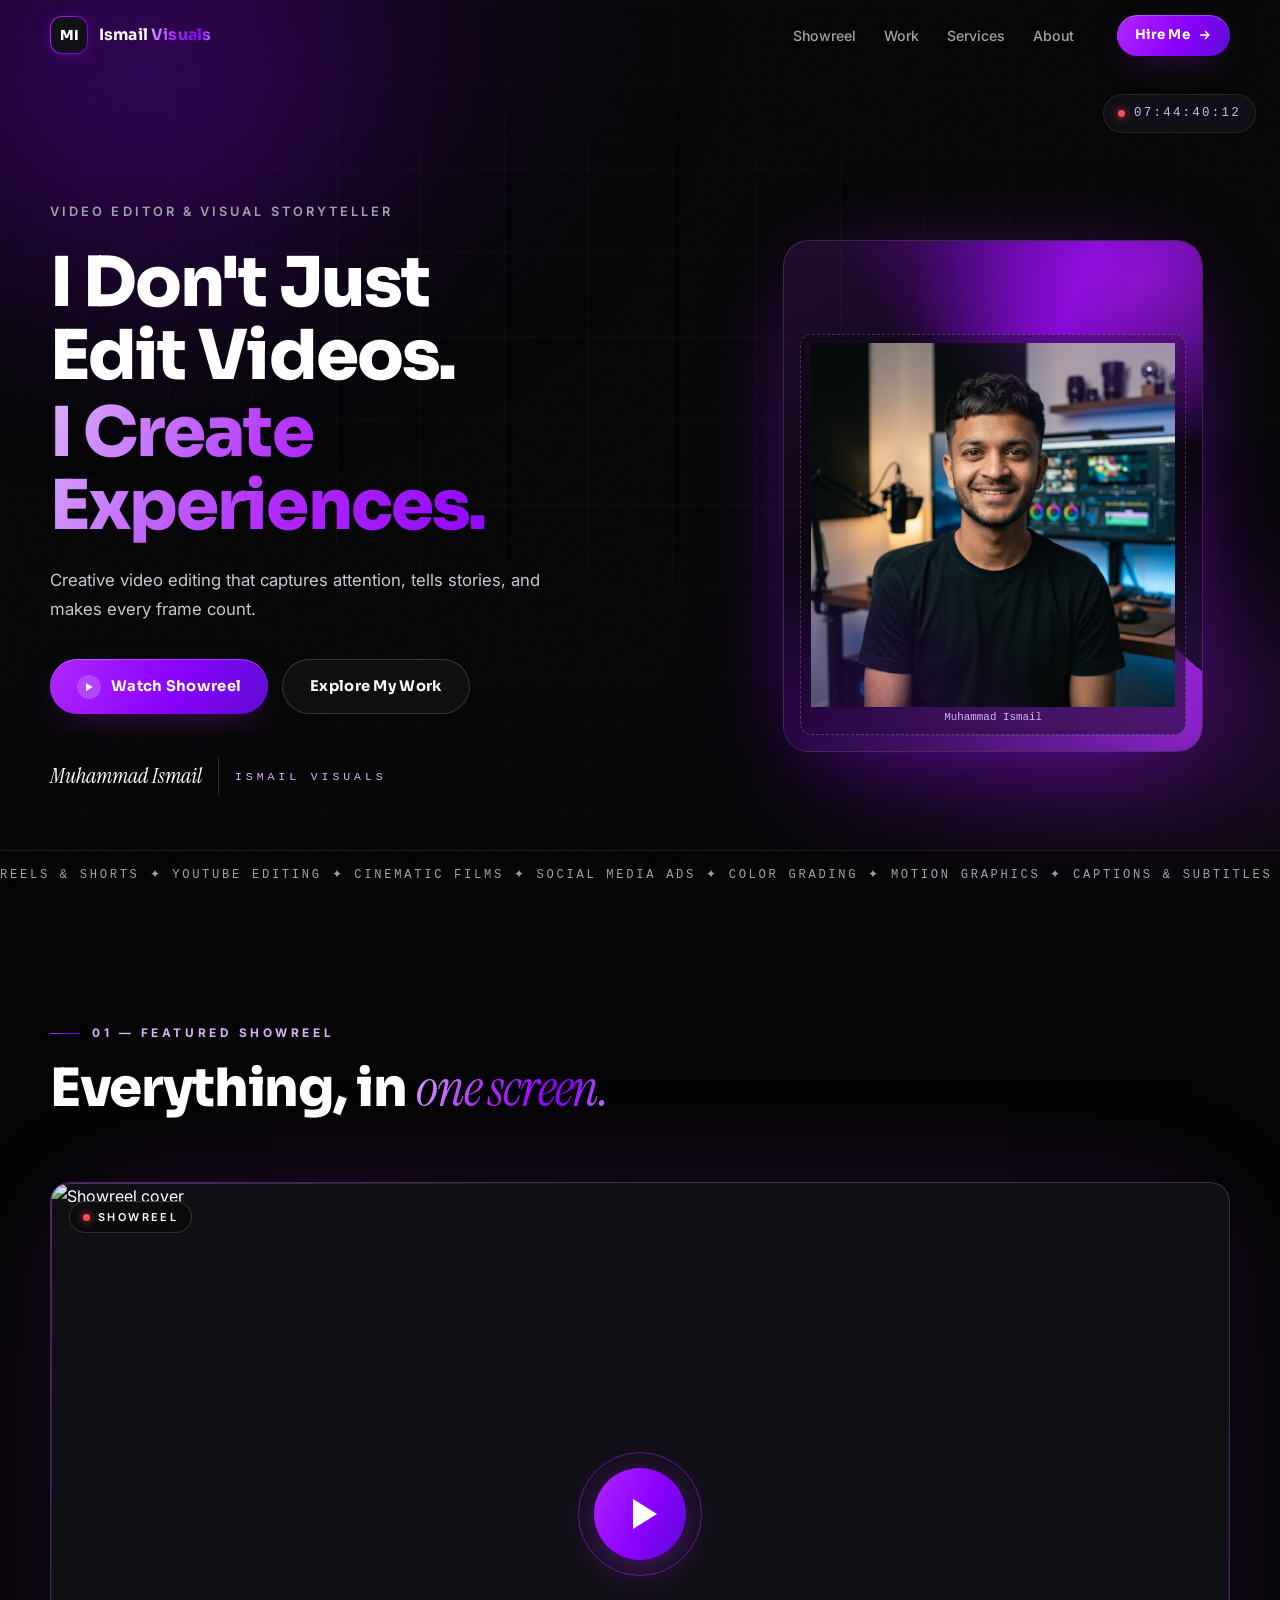
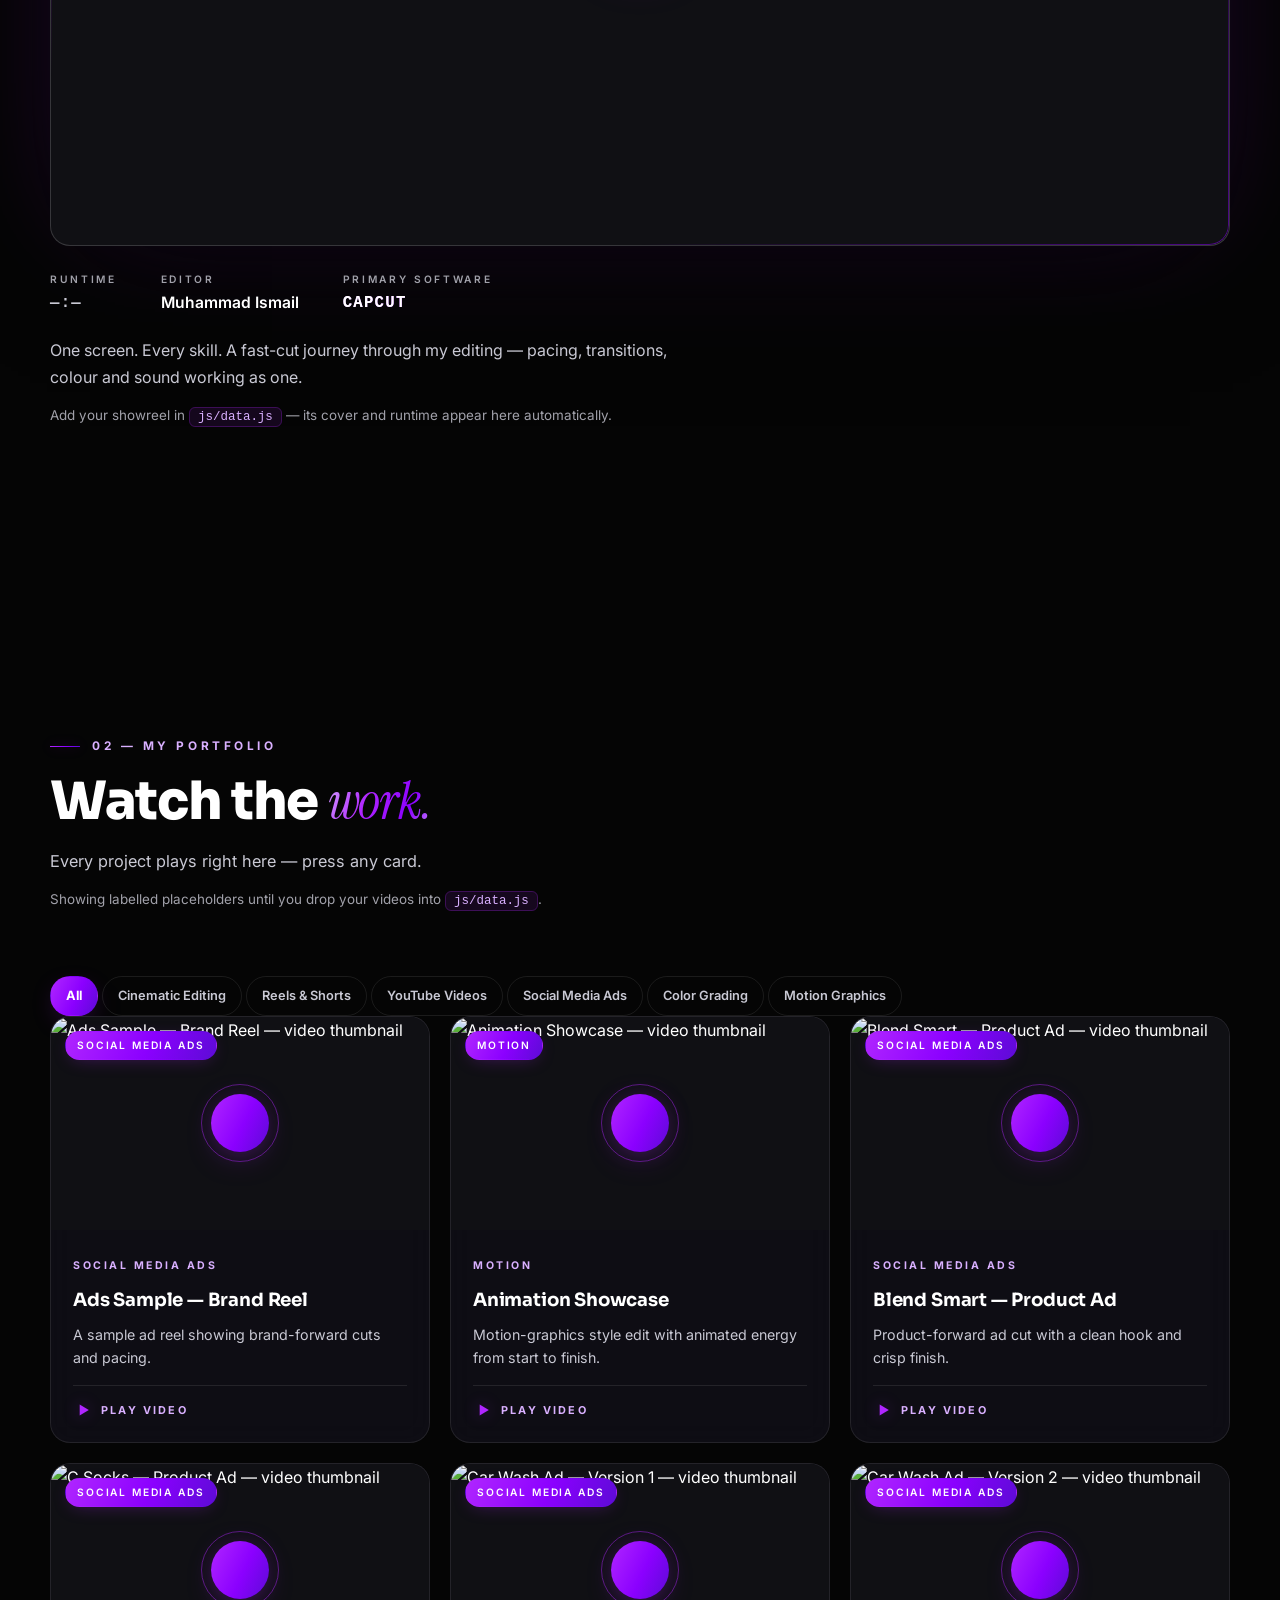
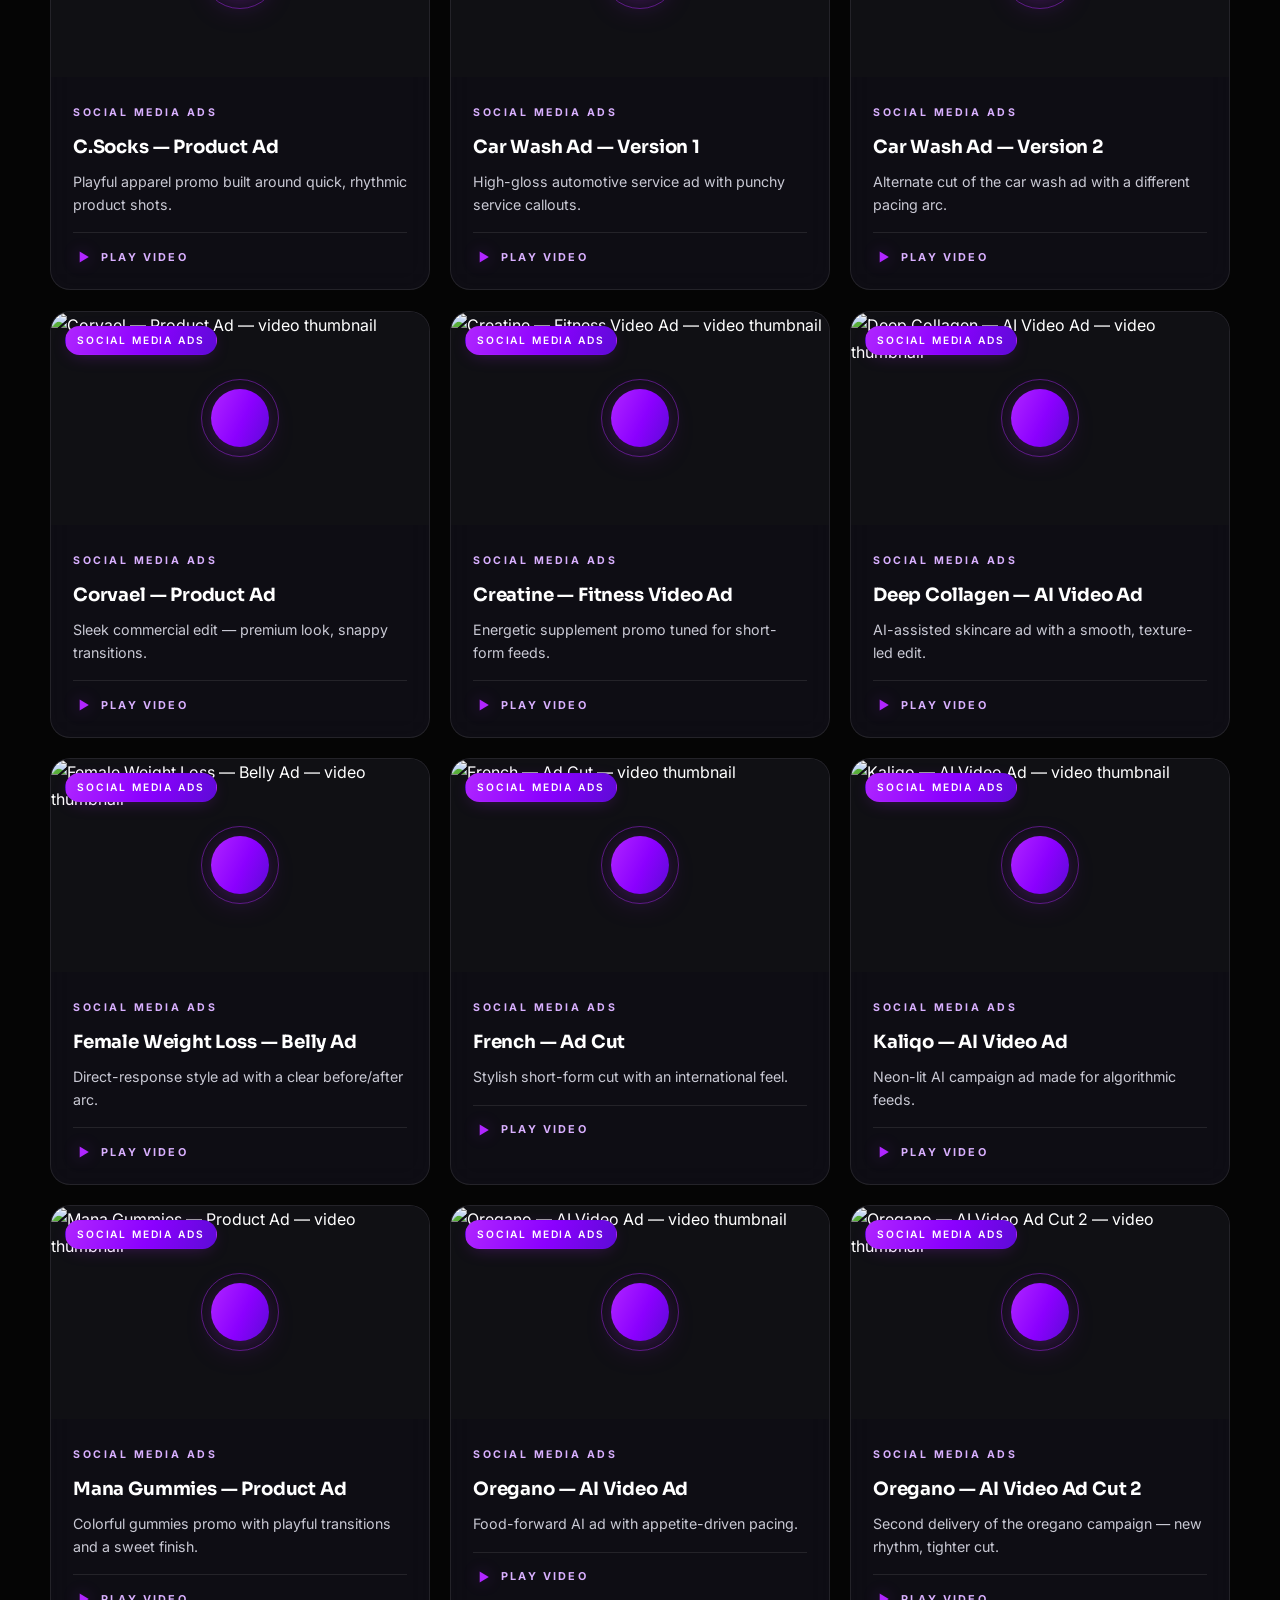
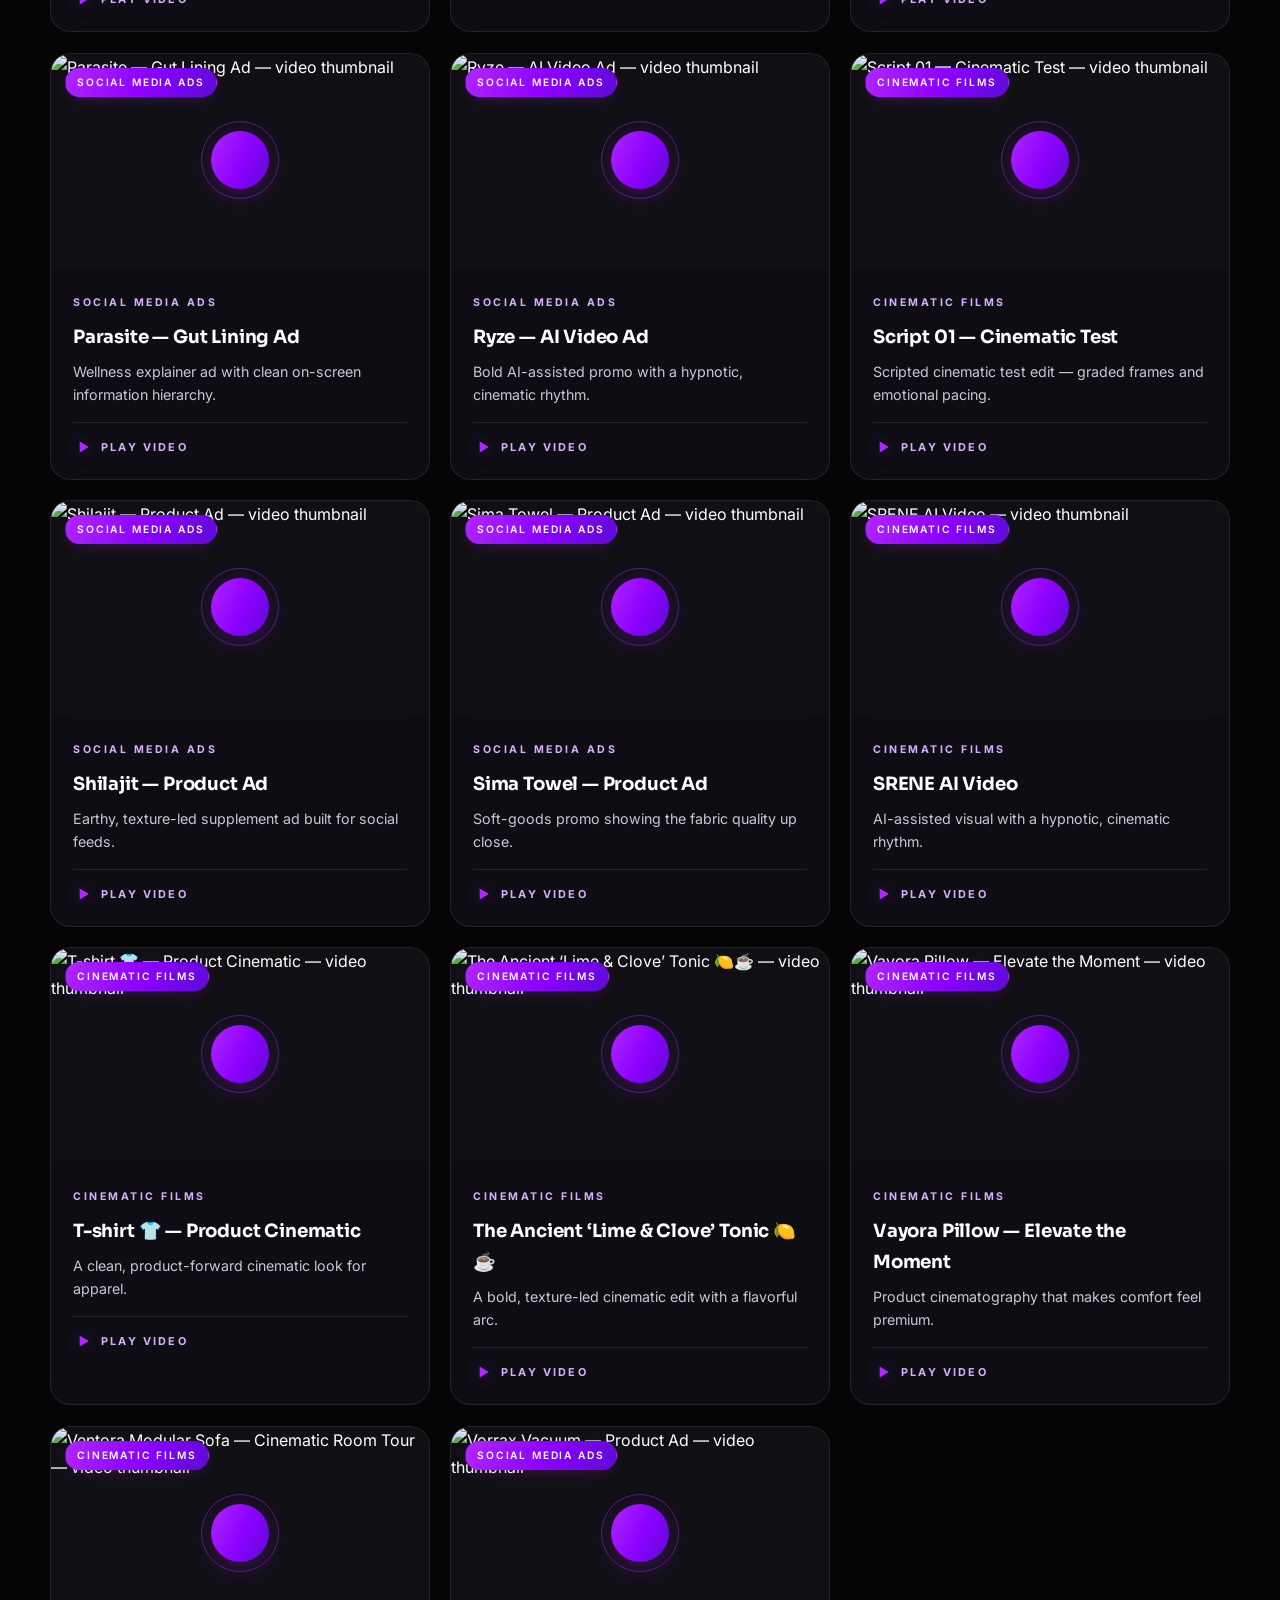
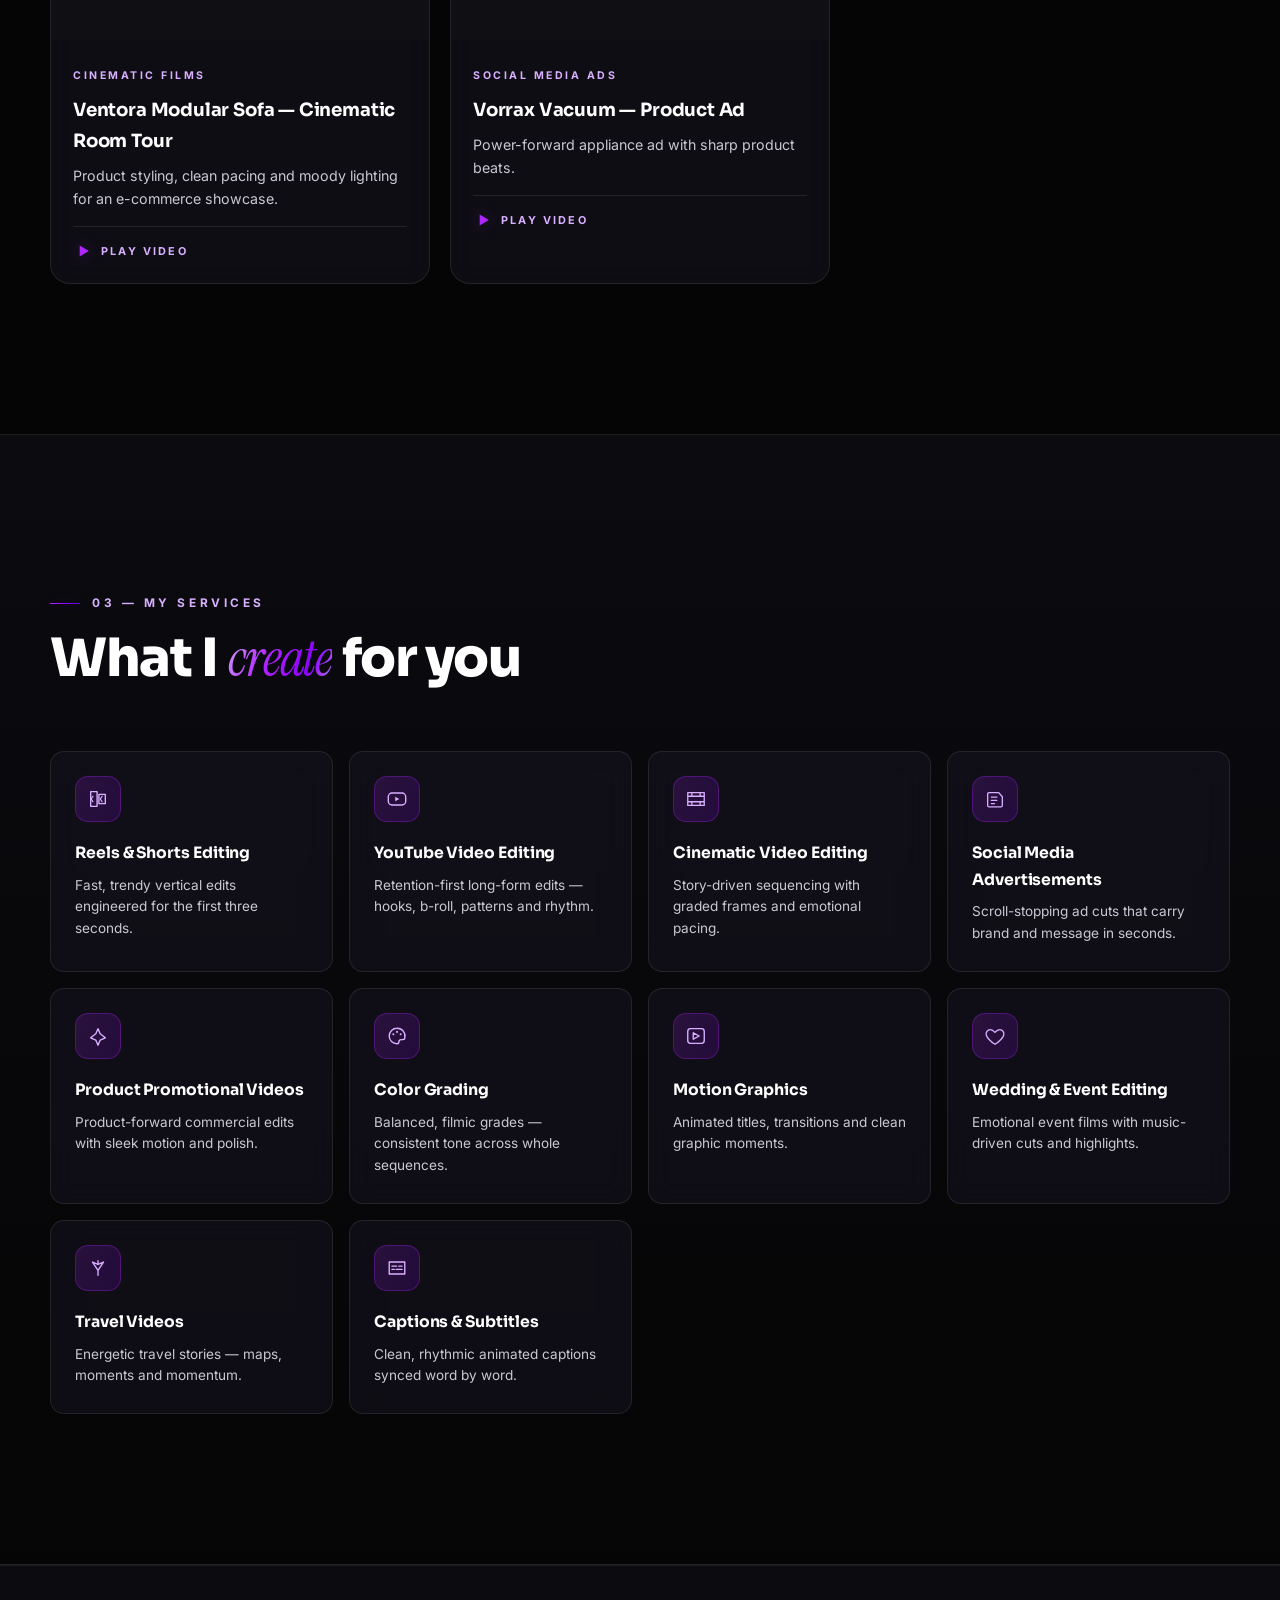
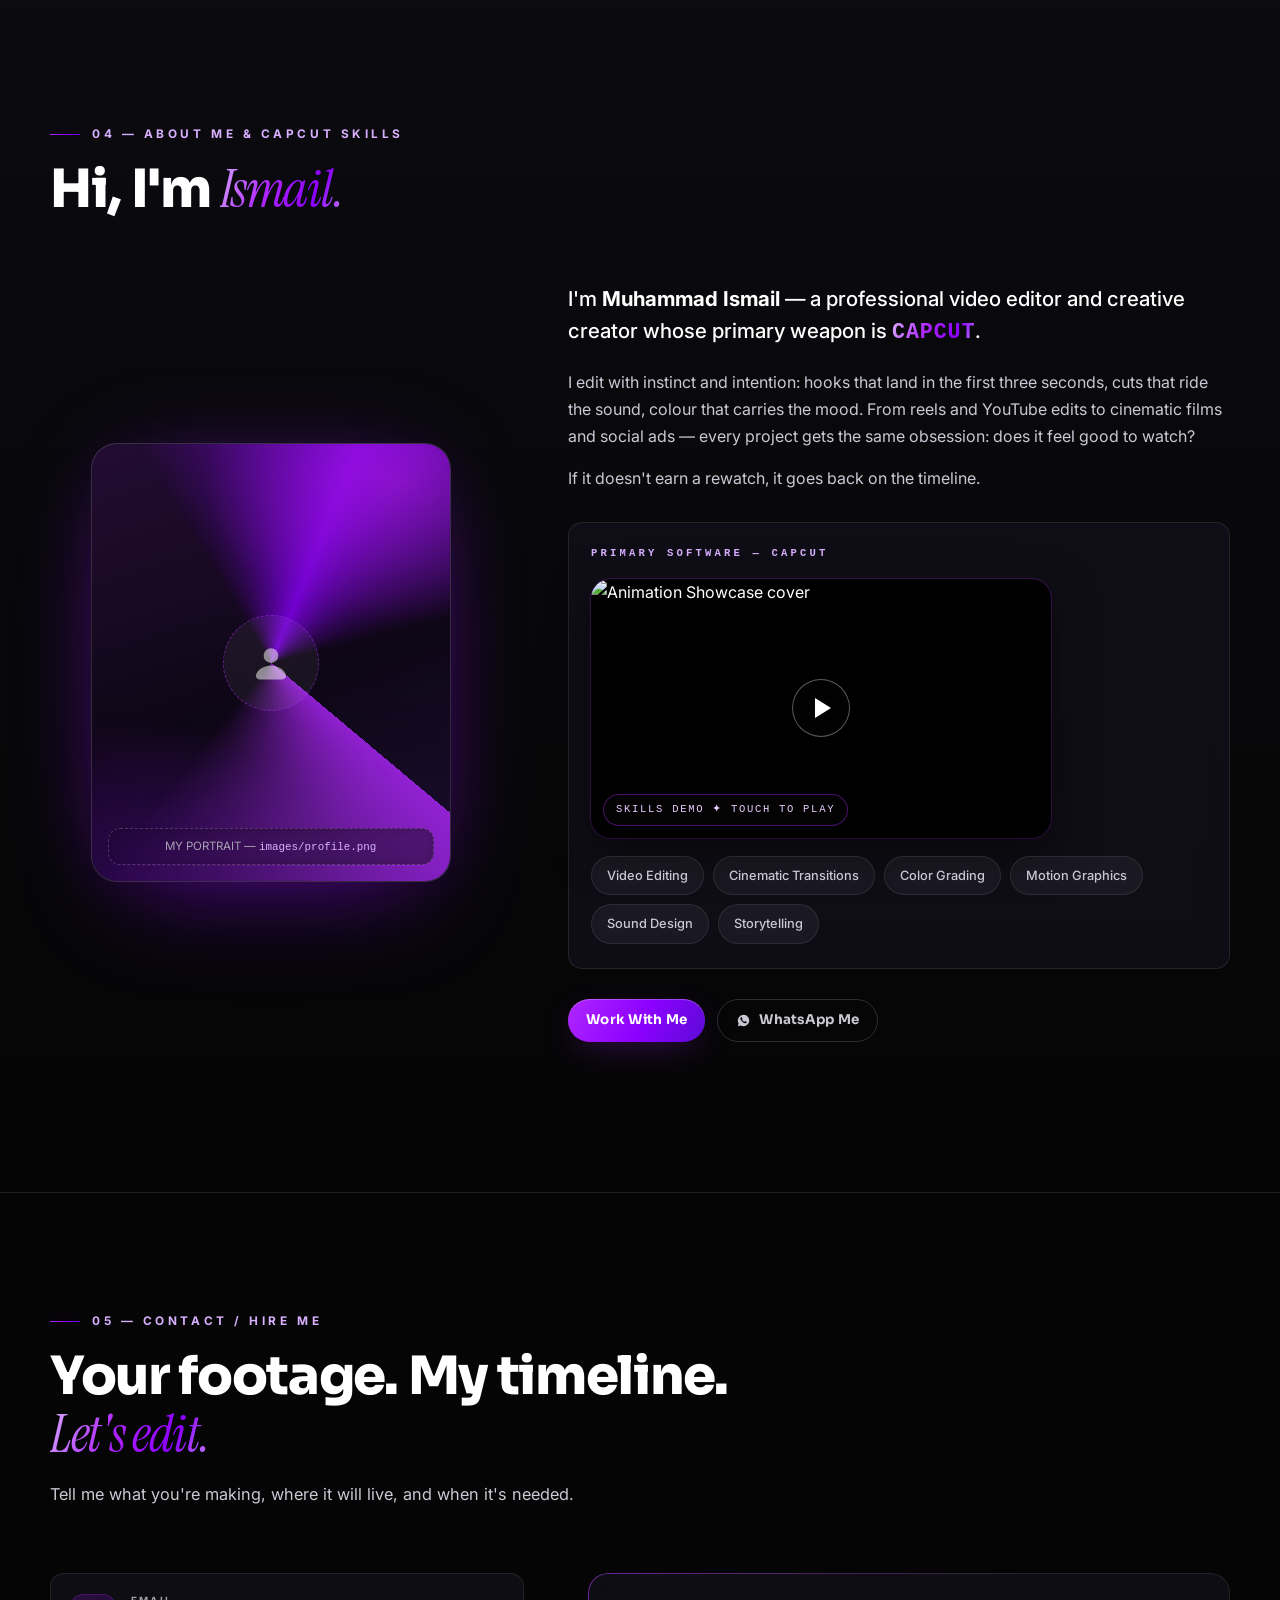
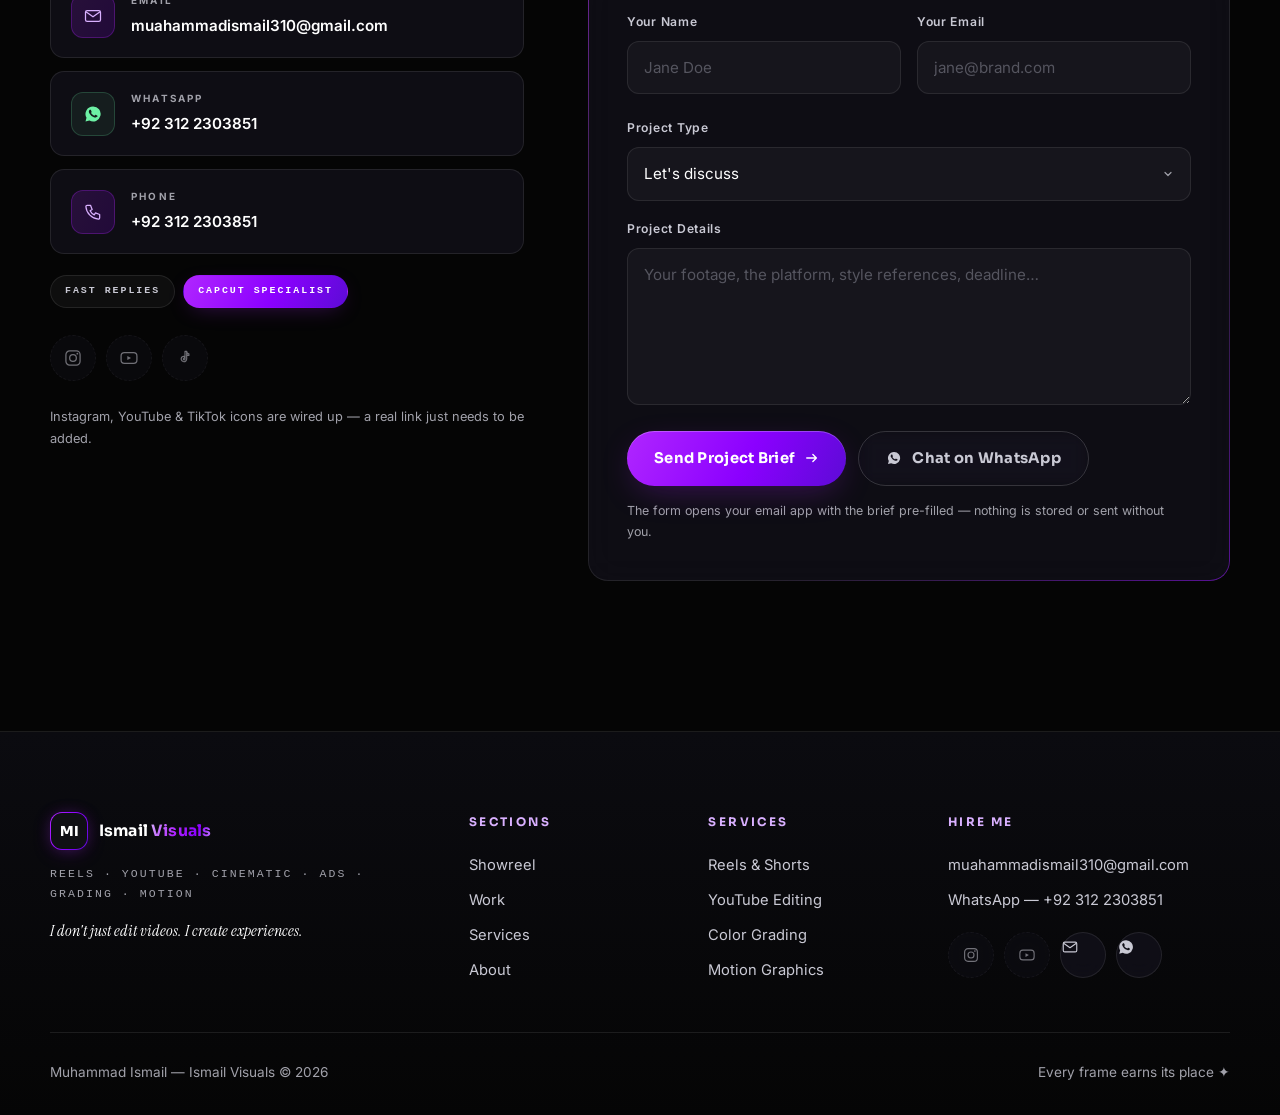
==== commit 4e273127: "feat: working Drive video playback + hourly auto-sync + skills demo slot - Videos now play through G" ====
--- a/index.html
+++ b/index.html
@@ -271,6 +271,12 @@
 
             <div class="about__skillswrap reveal">
               <span class="about__skill-label mono">PRIMARY SOFTWARE — CAPCUT</span>
+              <figure class="skill-video reveal" id="skillVideoStage" role="button" tabindex="0"
+                      aria-label="Play my CapCut skills demo" hidden>
+                <div class="skill-video__thumb" id="skillVideoThumb"></div>
+                <span class="skill-video__tag mono">SKILLS DEMO ✦ TOUCH TO PLAY</span>
+                <span class="skill-video__play" aria-hidden="true"><span></span></span>
+              </figure>
               <ul class="skill-chips" id="skillChips" role="list"><!-- rendered --></ul>
             </div>
 
--- a/css/style.css
+++ b/css/style.css
@@ -1135,3 +1135,63 @@
   .portrait-note { font-size: .66rem; }
   .contact__actions .btn { flex: 1 1 auto; justify-content: center; }
 }
+
+/* ═══ SKILLS DEMO VIDEO (About — CapCut skills) ═══════════════ */
+.skill-video {
+  position: relative;
+  width: min(460px, 100%);
+  margin: 16px 0 18px;
+  border-radius: var(--radius);
+  overflow: hidden;
+  cursor: pointer;
+  aspect-ratio: 16 / 9;
+  background: #000;
+  box-shadow: 0 14px 44px rgba(0,0,0,.5), 0 0 0 1px rgba(176,38,255,.28);
+  transition: box-shadow .35s ease, transform .35s ease;
+}
+.skill-video:hover {
+  transform: translateY(-3px);
+  box-shadow: 0 18px 50px rgba(0,0,0,.55), 0 0 0 1px var(--neon), 0 0 34px rgba(139,0,255,.35);
+}
+.skill-video__thumb { position: absolute; inset: 0; }
+.skill-video__thumb img { width: 100%; height: 100%; object-fit: cover; display: block; }
+.skill-video__tag {
+  position: absolute;
+  left: 12px; bottom: 12px;
+  padding: 6px 12px;
+  font-size: .66rem;
+  letter-spacing: .16em;
+  color: #e7cdff;
+  background: rgba(5,5,5,.72);
+  border: 1px solid rgba(176,38,255,.4);
+  border-radius: 999px;
+  backdrop-filter: blur(6px);
+}
+.skill-video__play {
+  position: absolute;
+  inset: 0;
+  display: grid;
+  place-items: center;
+  pointer-events: none;
+}
+.skill-video__play > span {
+  width: 58px; height: 58px;
+  border-radius: 50%;
+  display: grid;
+  place-items: center;
+  background: rgba(5,5,5,.55);
+  border: 1px solid rgba(255,255,255,.35);
+  backdrop-filter: blur(4px);
+  transition: transform .3s ease, background .3s ease;
+}
+.skill-video:hover .skill-video__play > span {
+  transform: scale(1.08);
+  background: rgba(139,0,255,.5);
+}
+.skill-video__play > span::after {
+  content: "";
+  margin-left: 4px;
+  border-style: solid;
+  border-width: 10px 0 10px 16px;
+  border-color: transparent transparent transparent #fff;
+}
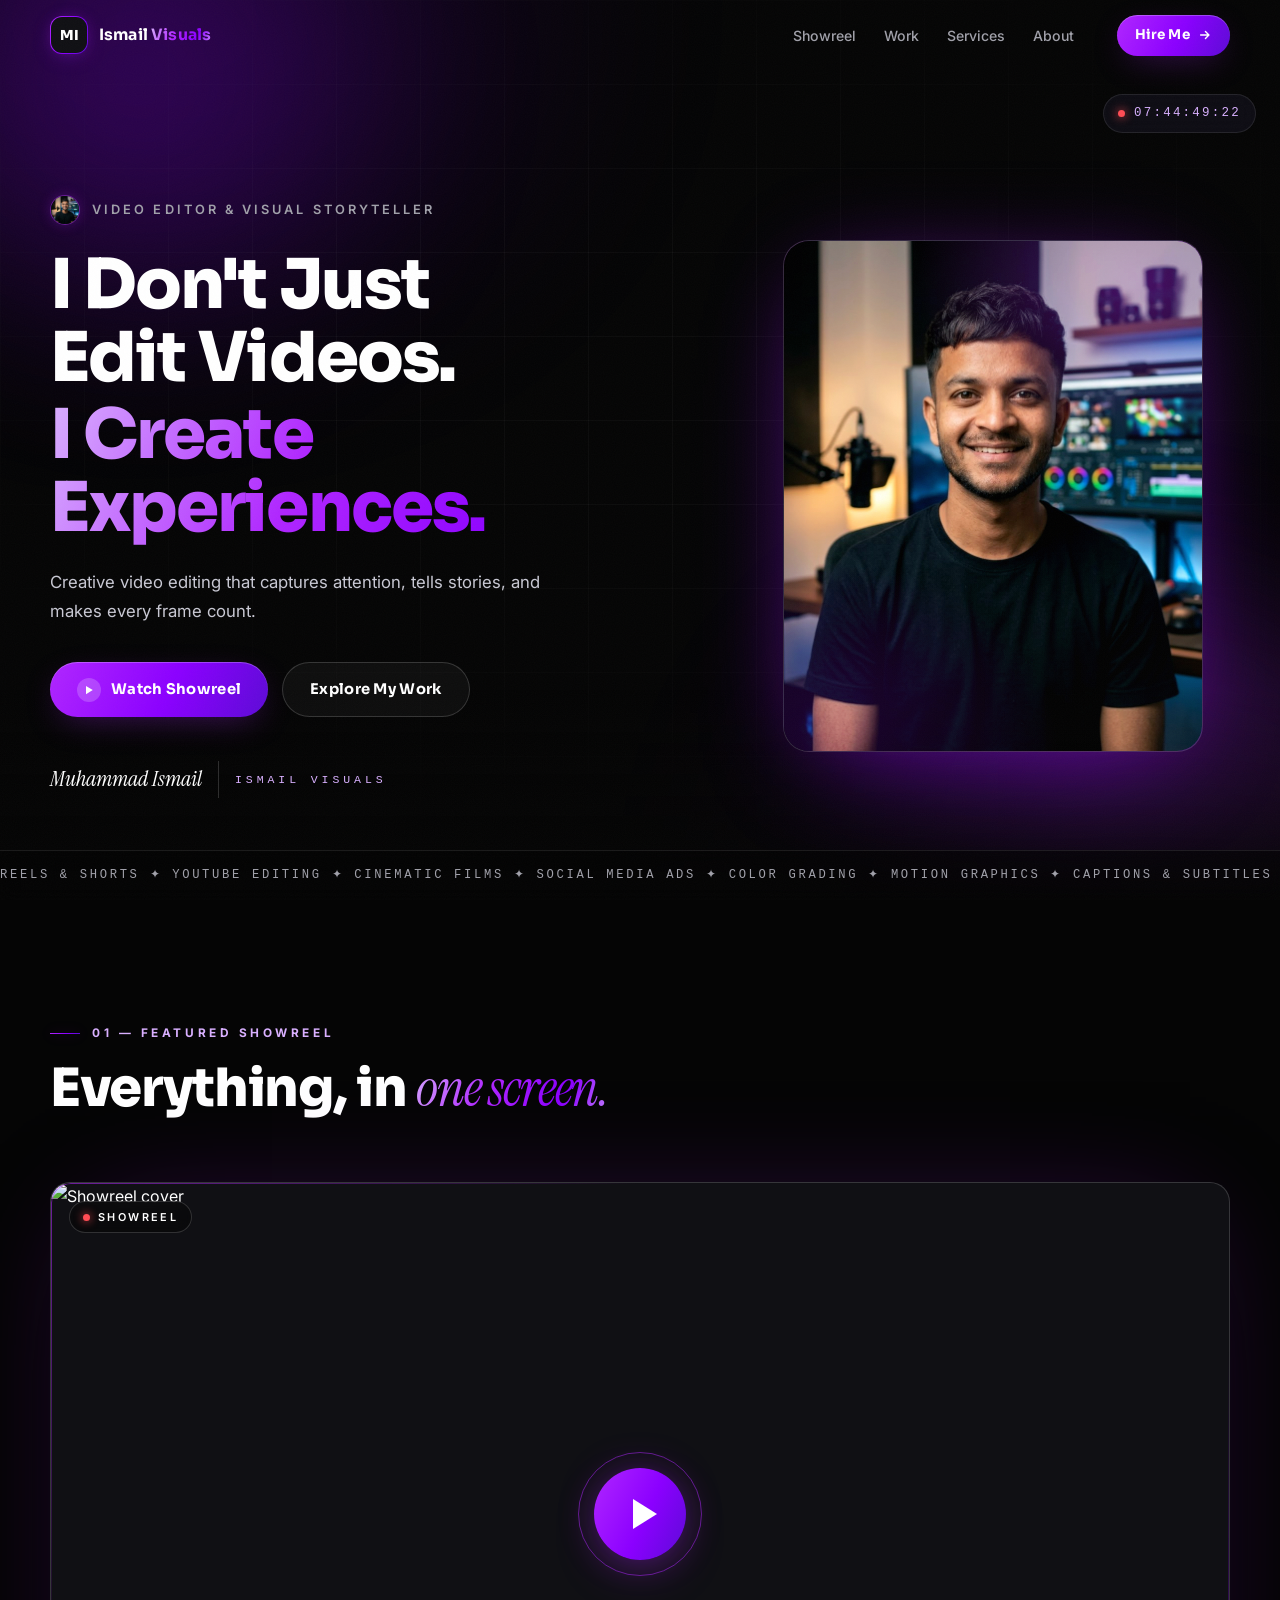
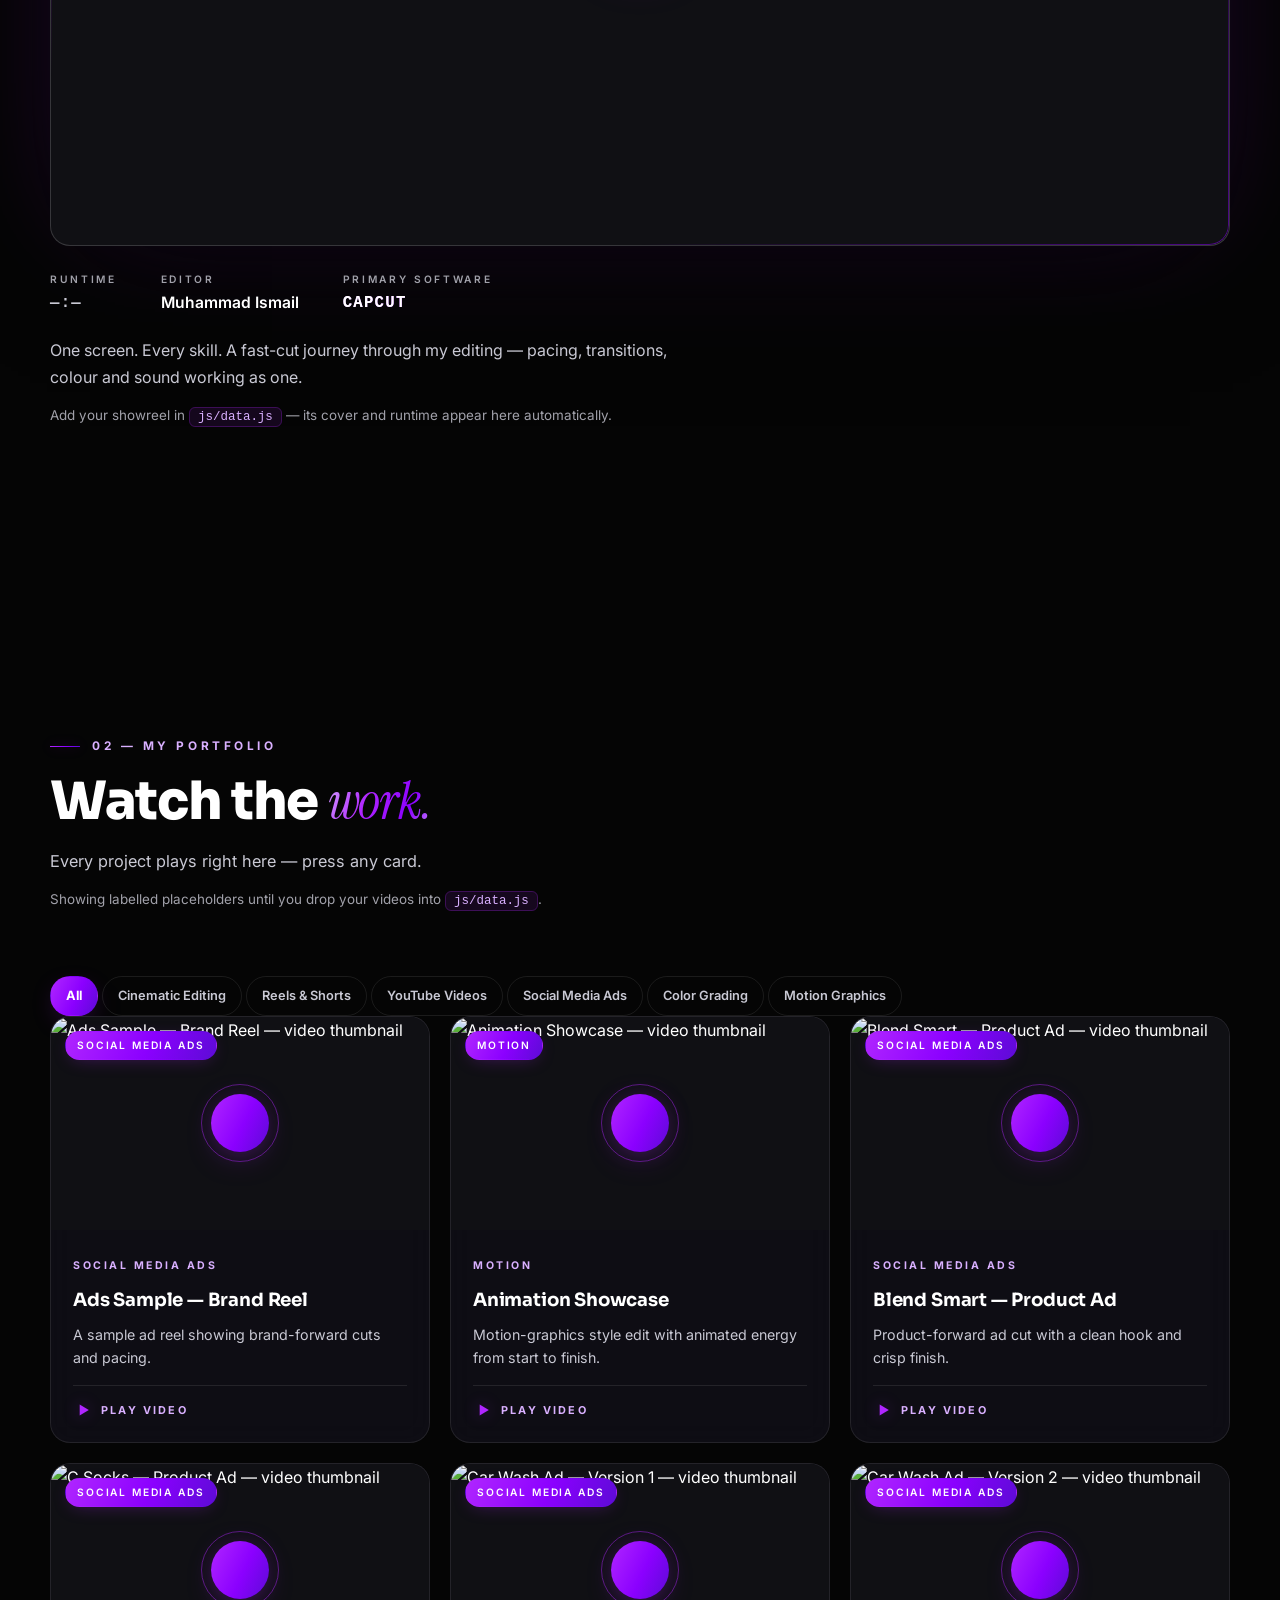
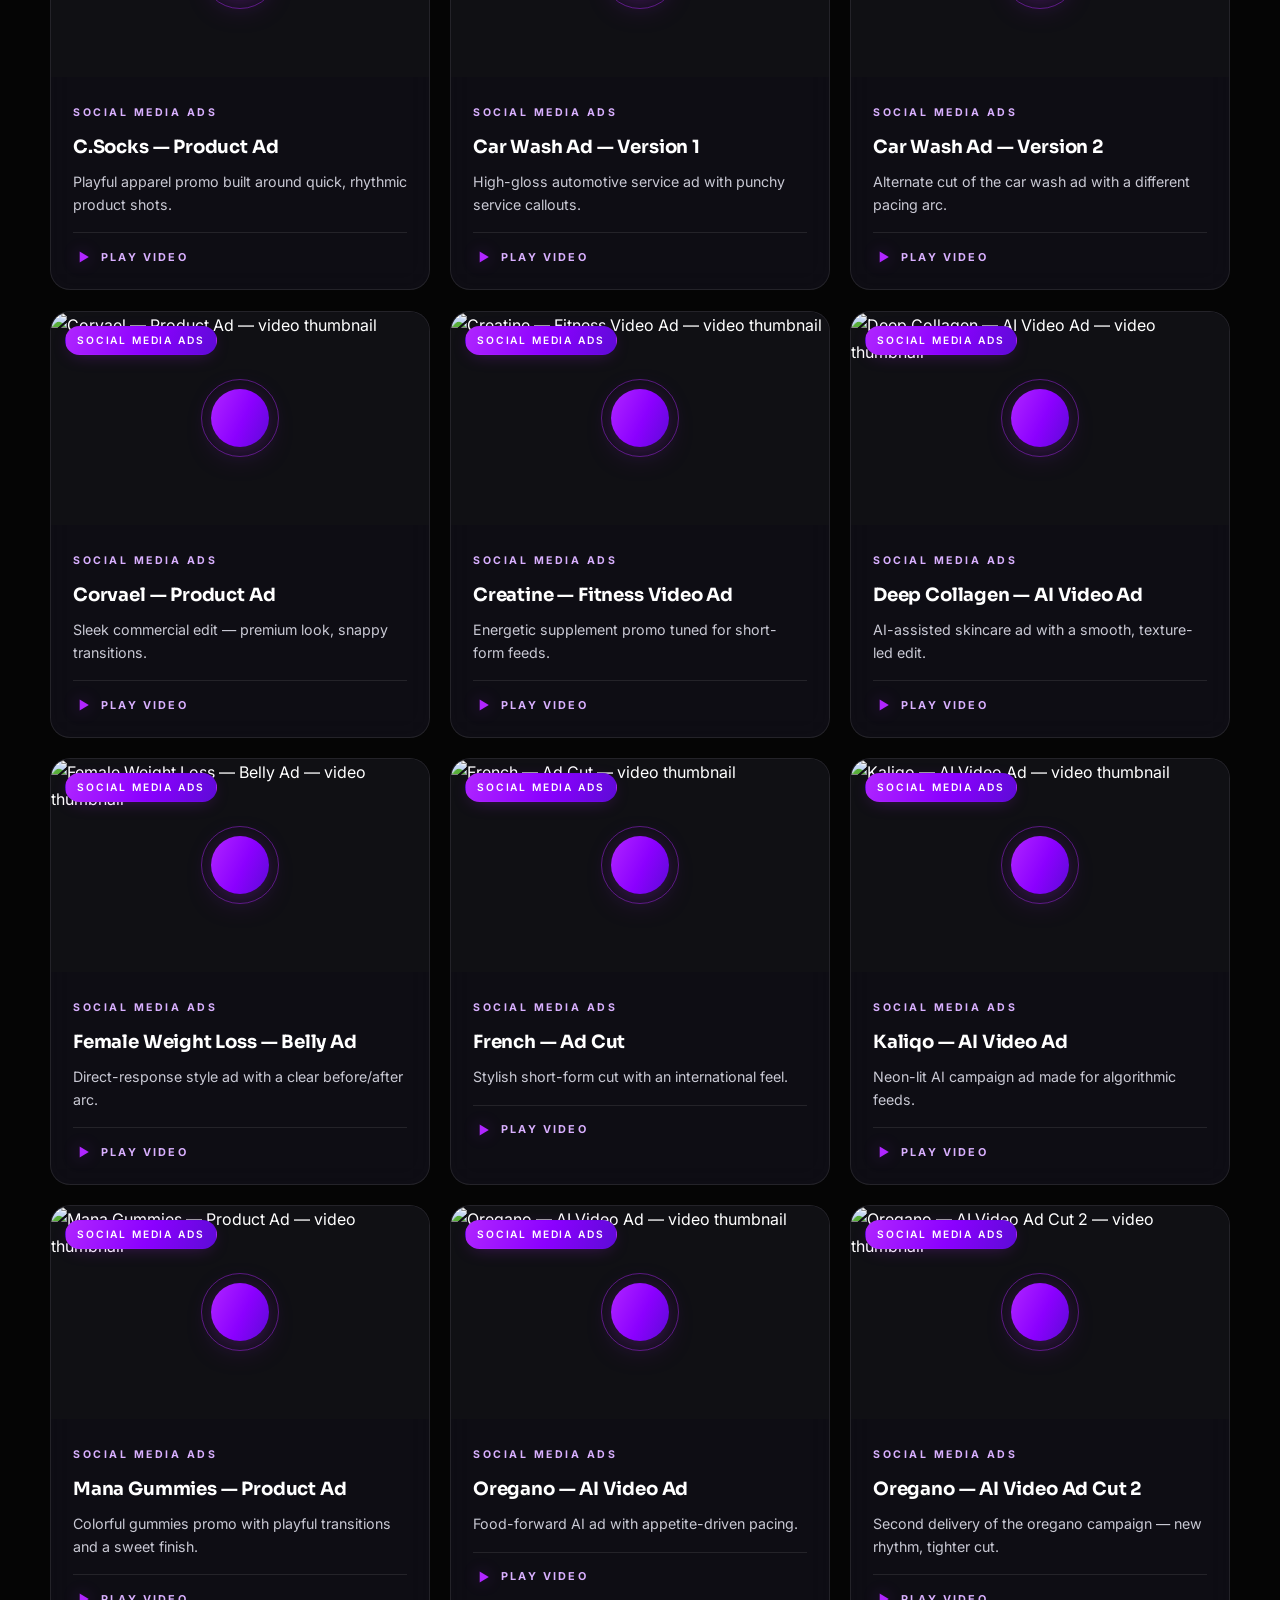
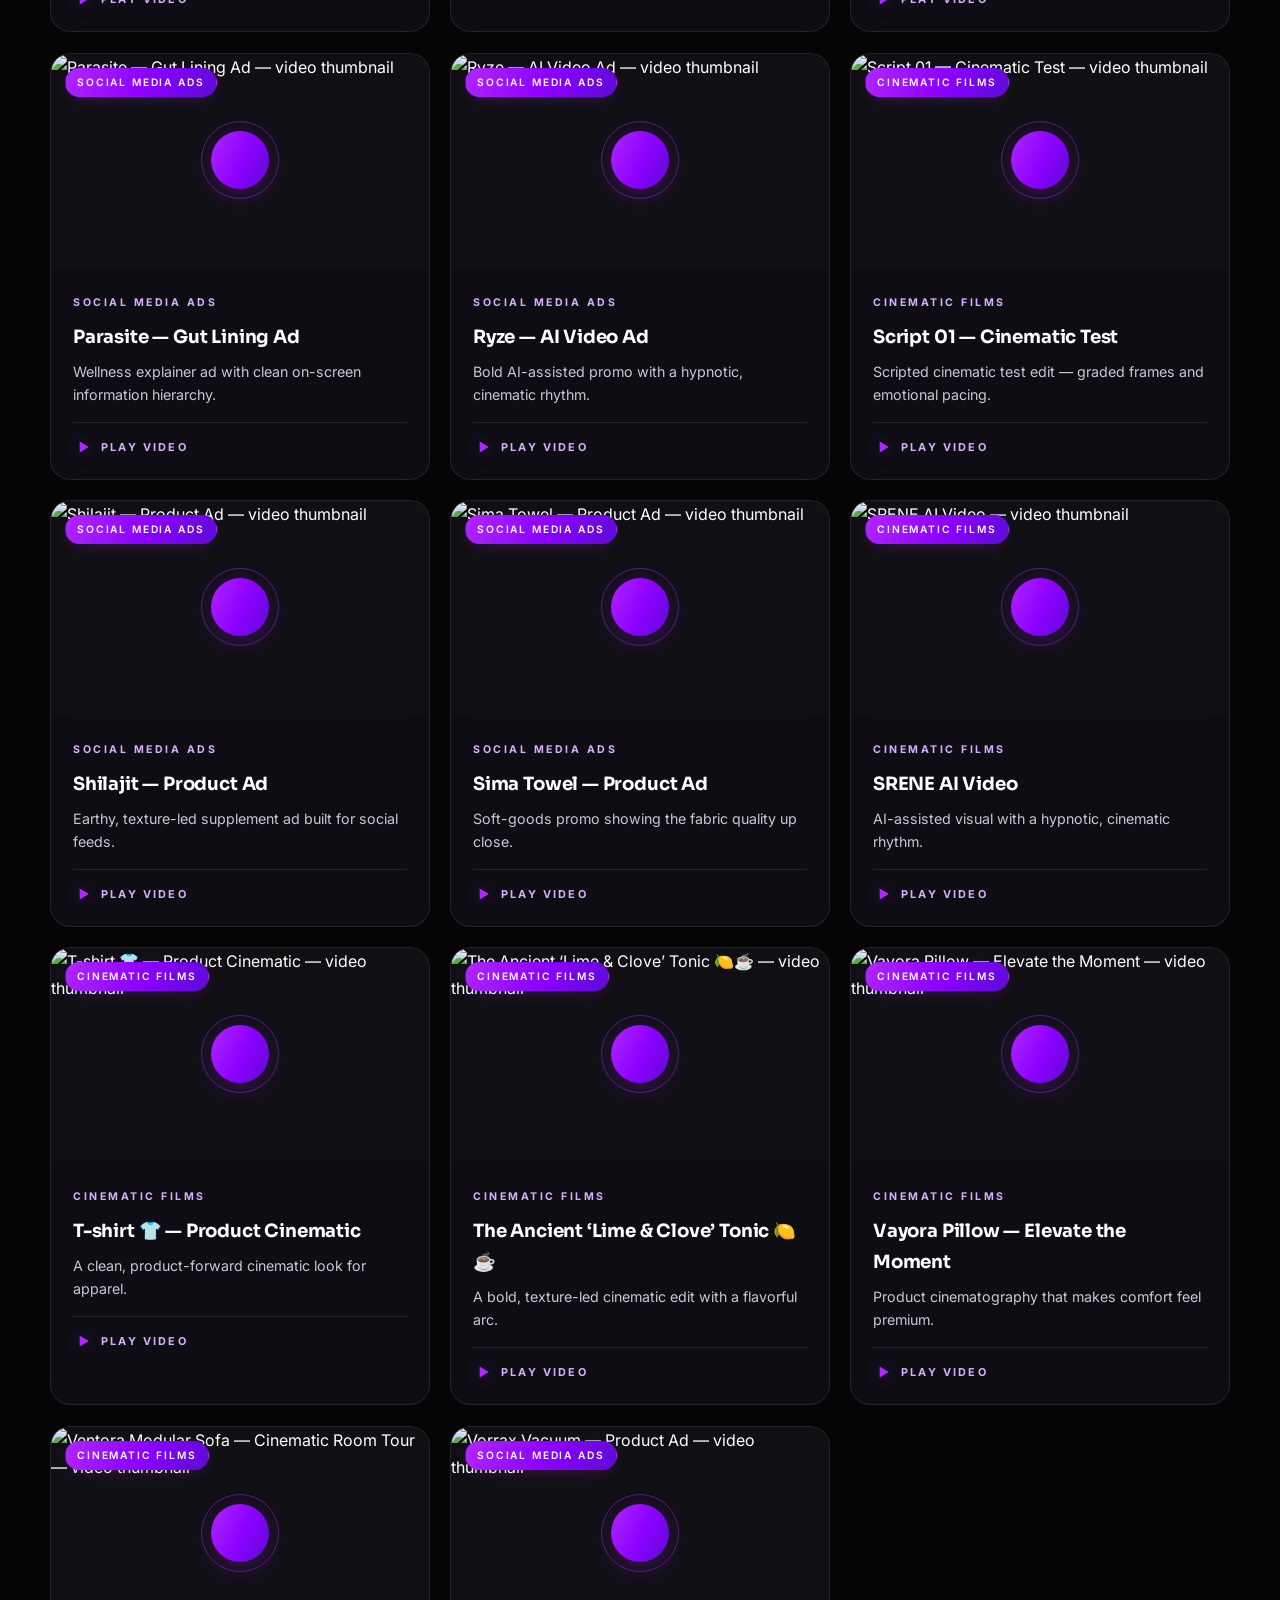
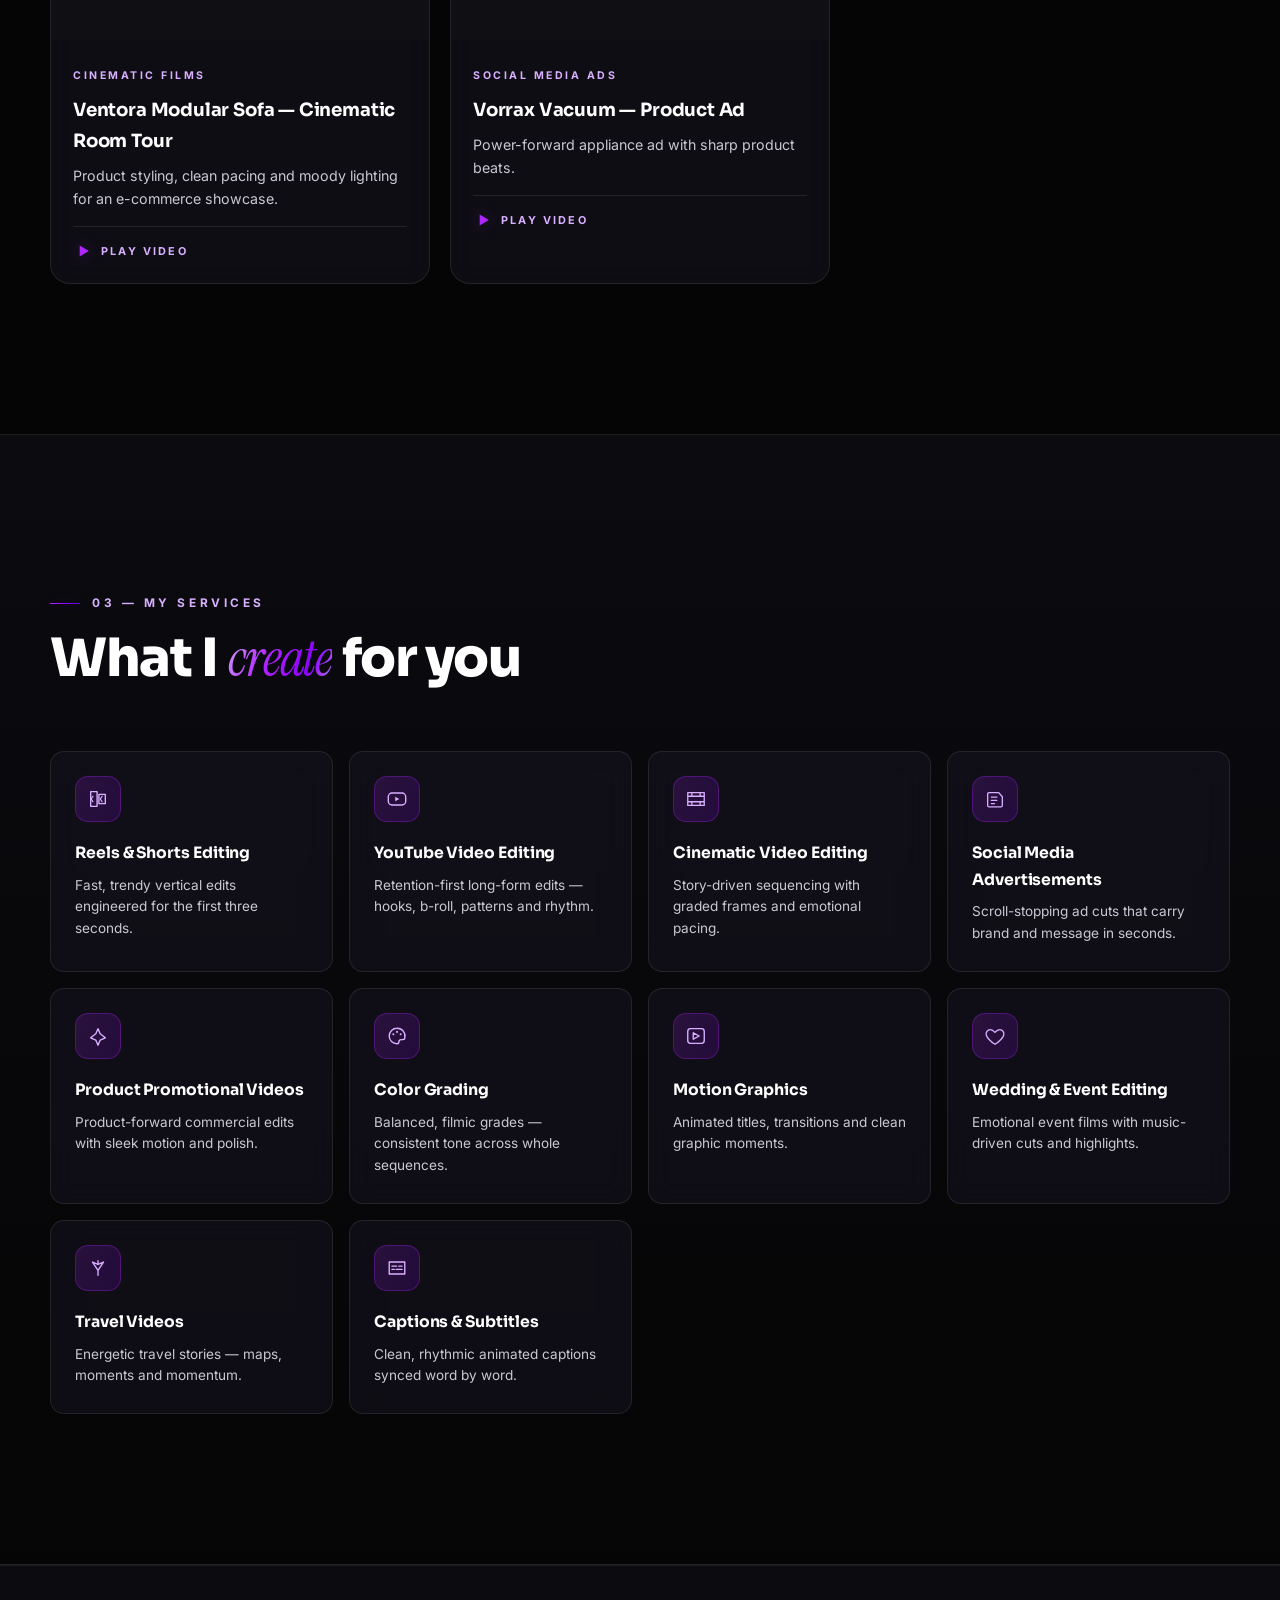
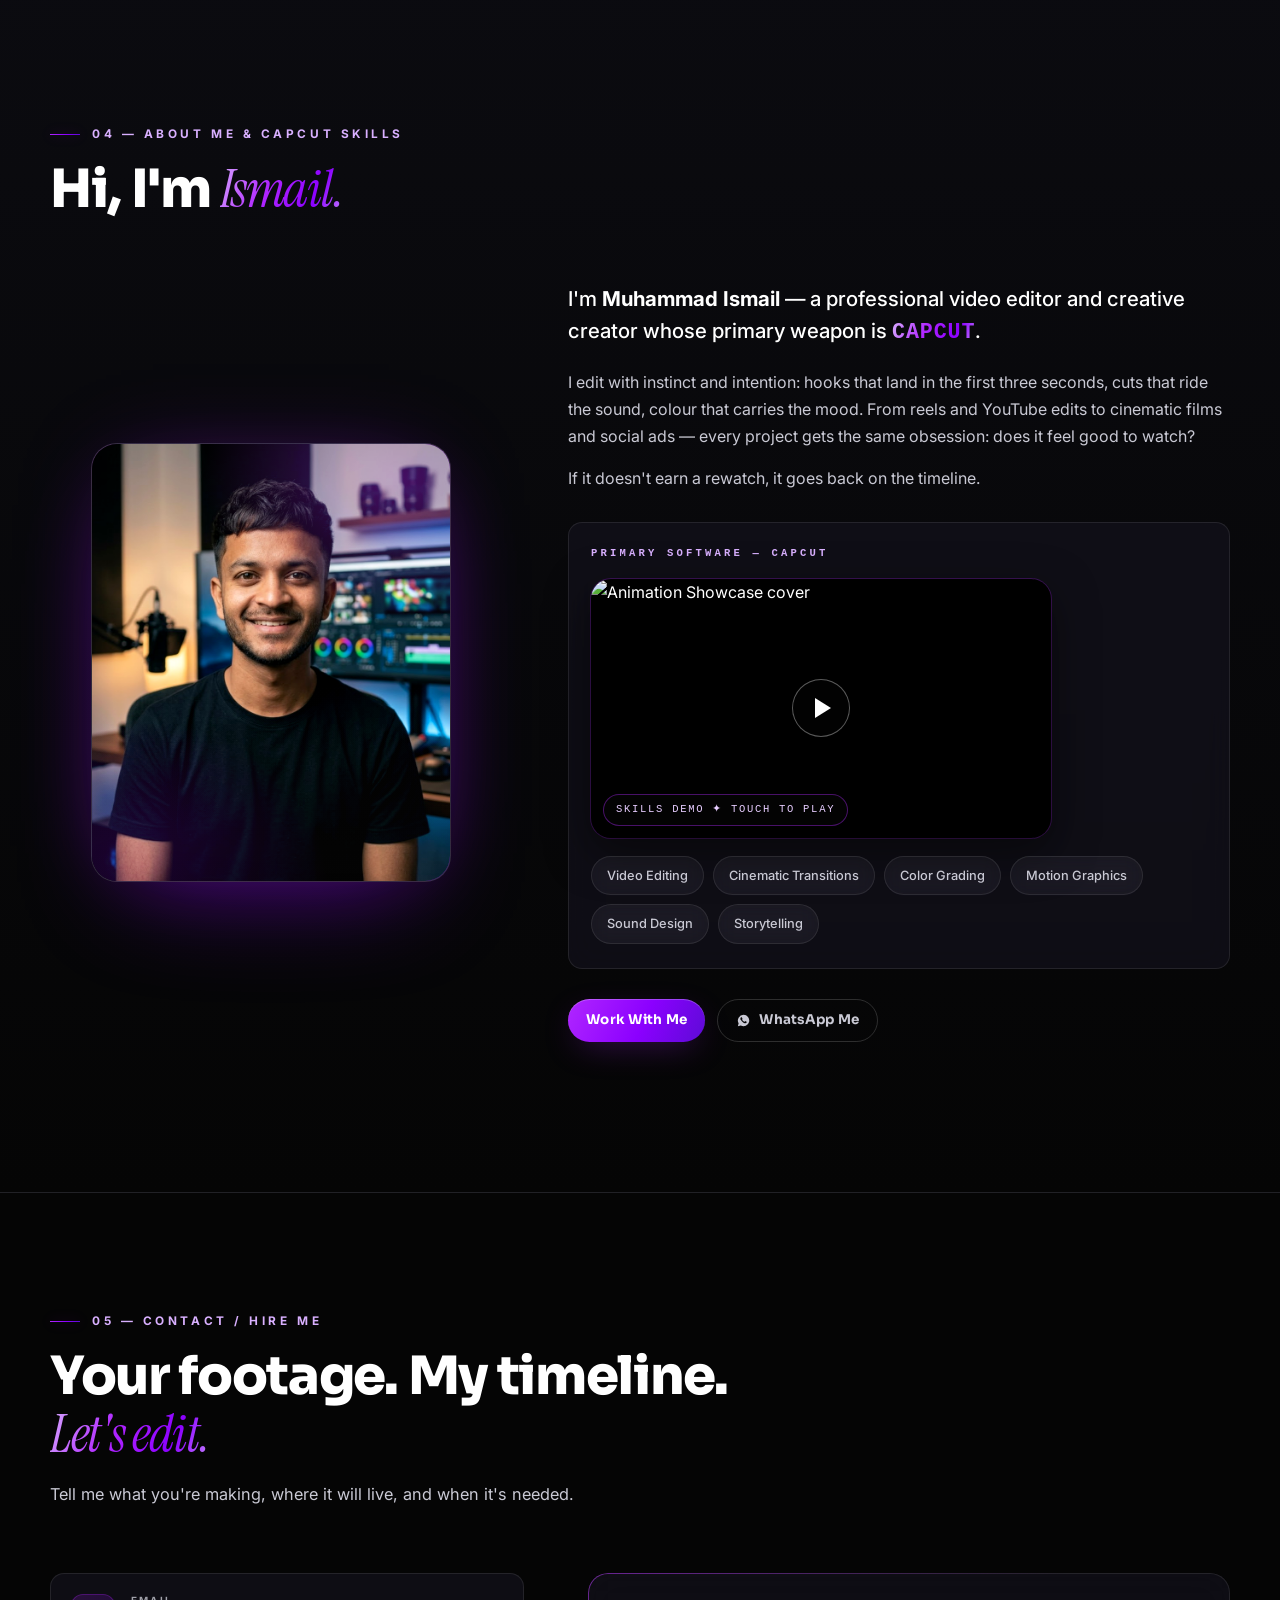
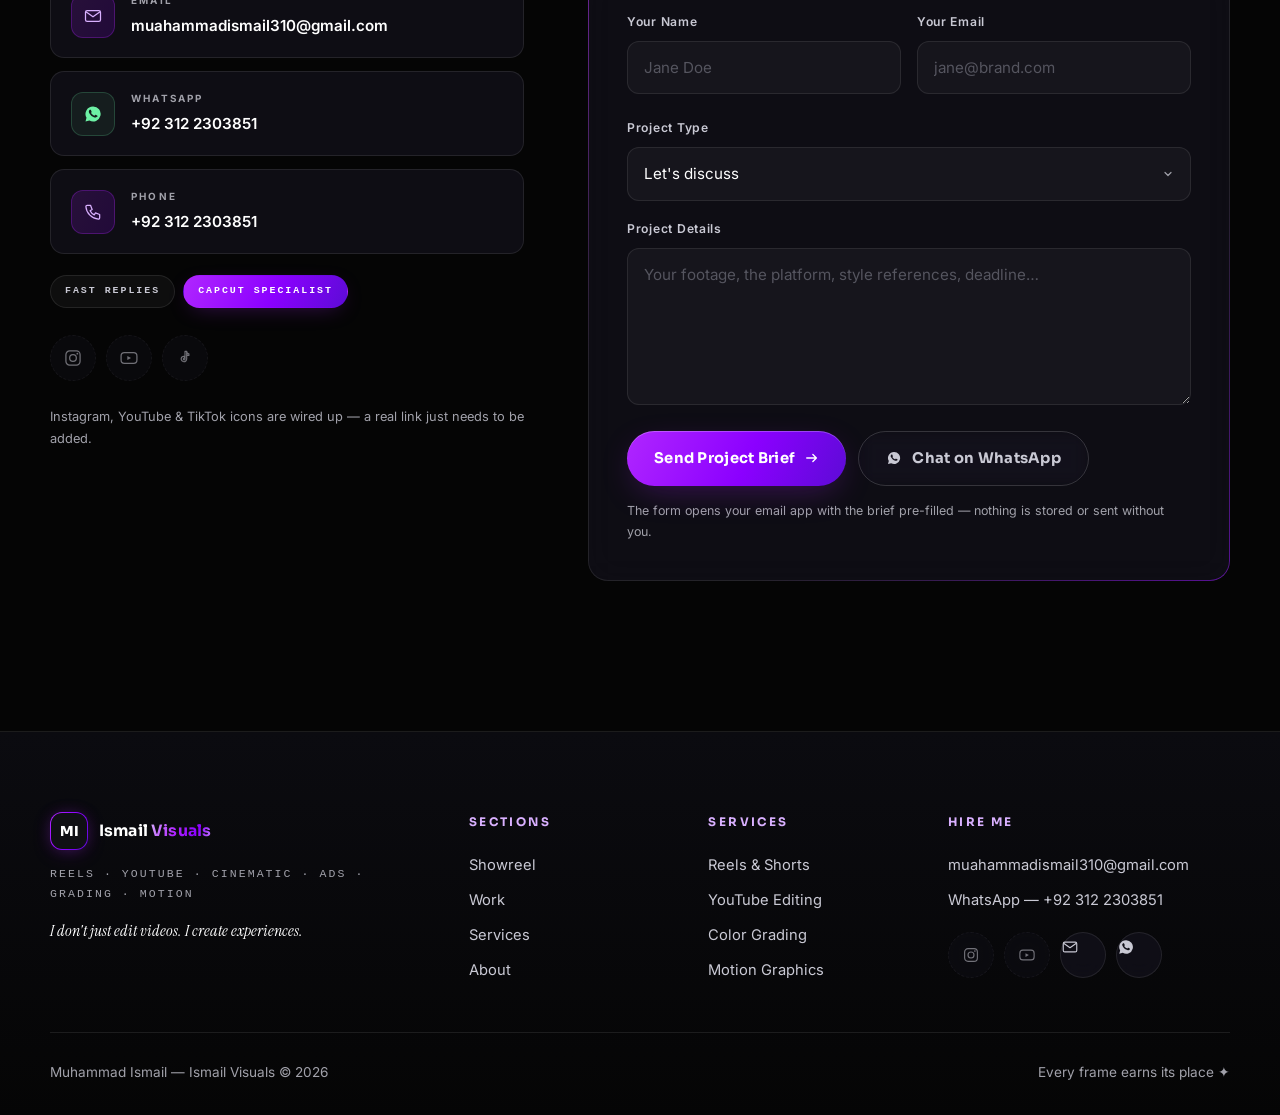
==== commit 690e2f45: "seo: name-first title, canonical, OG/Twitter cards, JSON-LD @graph, robots.txt + sitemap, real profi" ====
--- a/index.html
+++ b/index.html
@@ -3,21 +3,26 @@
 <head>
   <meta charset="UTF-8" />
   <meta name="viewport" content="width=device-width, initial-scale=1.0" />
-  <title>Ismail Visuals — Muhammad Ismail | Professional Video Editor & CapCut Specialist</title>
-  <meta name="description" content="I don't just edit videos — I create experiences. Ismail Visuals: reels & shorts, YouTube edits, cinematic films, social media ads, color grading and motion graphics by Muhammad Ismail." />
-  <meta name="keywords" content="video editor, CapCut specialist, video editing portfolio, reels editor, YouTube editor, cinematic editing, color grading, Ismail Visuals" />
+  <title>Muhammad Ismail — Professional Video Editor & CapCut Specialist | Ismail Visuals</title>
+  <meta name="description" content="Muhammad Ismail (Ismail Visuals) — professional video editor & CapCut specialist. I don't just edit videos — I create experiences: reels & shorts, YouTube edits, cinematic films, social media ads, color grading and motion graphics." />
+  <meta name="keywords" content="Muhammad Ismail, Ismail Visuals, video editor, CapCut specialist, Muhammad Ismail video editor, video editing portfolio, reels editor, YouTube editor, cinematic editing, color grading" />
   <meta name="author" content="Muhammad Ismail" />
+  <meta name="robots" content="index, follow" />
   <meta name="theme-color" content="#050505" />
-  <link rel="canonical" href="./index.html" />
+  <link rel="canonical" href="https://ismail-visuals.vercel.app/" />
 
   <!-- Open Graph -->
   <meta property="og:type" content="website" />
-  <meta property="og:title" content="Ismail Visuals — Professional Video Editor & CapCut Specialist" />
+  <meta property="og:site_name" content="Ismail Visuals" />
+  <meta property="og:url" content="https://ismail-visuals.vercel.app/" />
+  <meta property="og:title" content="Muhammad Ismail — Professional Video Editor & CapCut Specialist" />
   <meta property="og:description" content="I don't just edit videos. I create experiences. Reels, YouTube, cinematic films, social ads, grading and motion." />
+  <meta property="og:image" content="https://ismail-visuals.vercel.app/images/profile.jpg" />
   <meta property="og:locale" content="en_US" />
   <meta name="twitter:card" content="summary_large_image" />
-  <meta name="twitter:title" content="Ismail Visuals — Video Editing Portfolio" />
+  <meta name="twitter:title" content="Muhammad Ismail — Video Editing Portfolio" />
   <meta name="twitter:description" content="I don't just edit videos. I create experiences." />
+  <meta name="twitter:image" content="https://ismail-visuals.vercel.app/images/profile.jpg" />
 
   <!-- Favicon: neon MI -->
   <link rel="icon" href="data:image/svg+xml,%3Csvg xmlns='http://www.w3.org/2000/svg' viewBox='0 0 64 64'%3E%3Cdefs%3E%3ClinearGradient id='g' x1='0' y1='0' x2='1' y2='1'%3E%3Cstop offset='0' stop-color='%23B026FF'/%3E%3Cstop offset='1' stop-color='%238B00FF'/%3E%3C/linearGradient%3E%3C/defs%3E%3Crect width='64' height='64' rx='14' fill='%23050505'/%3E%3Ctext x='32' y='43' font-family='Arial' font-weight='700' font-size='28' fill='url(%23g)' text-anchor='middle'%3EMI%3C/text%3E%3C/svg%3E" />
@@ -31,12 +36,29 @@
   <script type="application/ld+json">
   {
     "@context": "https://schema.org",
-    "@type": "Person",
-    "name": "Muhammad Ismail",
-    "alternateName": "Ismail Visuals",
-    "email": "mailto:muahammadismail310@gmail.com",
-    "telephone": "+92 312 2303851",
-    "jobTitle": "Professional Video Editor & CapCut Specialist"
+    "@graph": [
+      {
+        "@type": "Person",
+        "@id": "https://ismail-visuals.vercel.app/#person",
+        "name": "Muhammad Ismail",
+        "alternateName": "Ismail Visuals",
+        "jobTitle": "Professional Video Editor & CapCut Specialist",
+        "description": "Professional video editor and creative creator specialising in CapCut — reels, YouTube edits, cinematic films, social media ads, color grading and motion graphics.",
+        "url": "https://ismail-visuals.vercel.app/",
+        "image": "https://ismail-visuals.vercel.app/images/profile.jpg",
+        "email": "mailto:muahammadismail310@gmail.com",
+        "telephone": "+92 312 2303851",
+        "knowsAbout": ["Video Editing", "CapCut", "Color Grading", "Motion Graphics", "Reels", "YouTube Editing"]
+      },
+      {
+        "@type": "WebSite",
+        "@id": "https://ismail-visuals.vercel.app/#website",
+        "url": "https://ismail-visuals.vercel.app/",
+        "name": "Ismail Visuals — Muhammad Ismail",
+        "publisher": { "@id": "https://ismail-visuals.vercel.app/#person" },
+        "inLanguage": "en"
+      }
+    ]
   }
   </script>
 
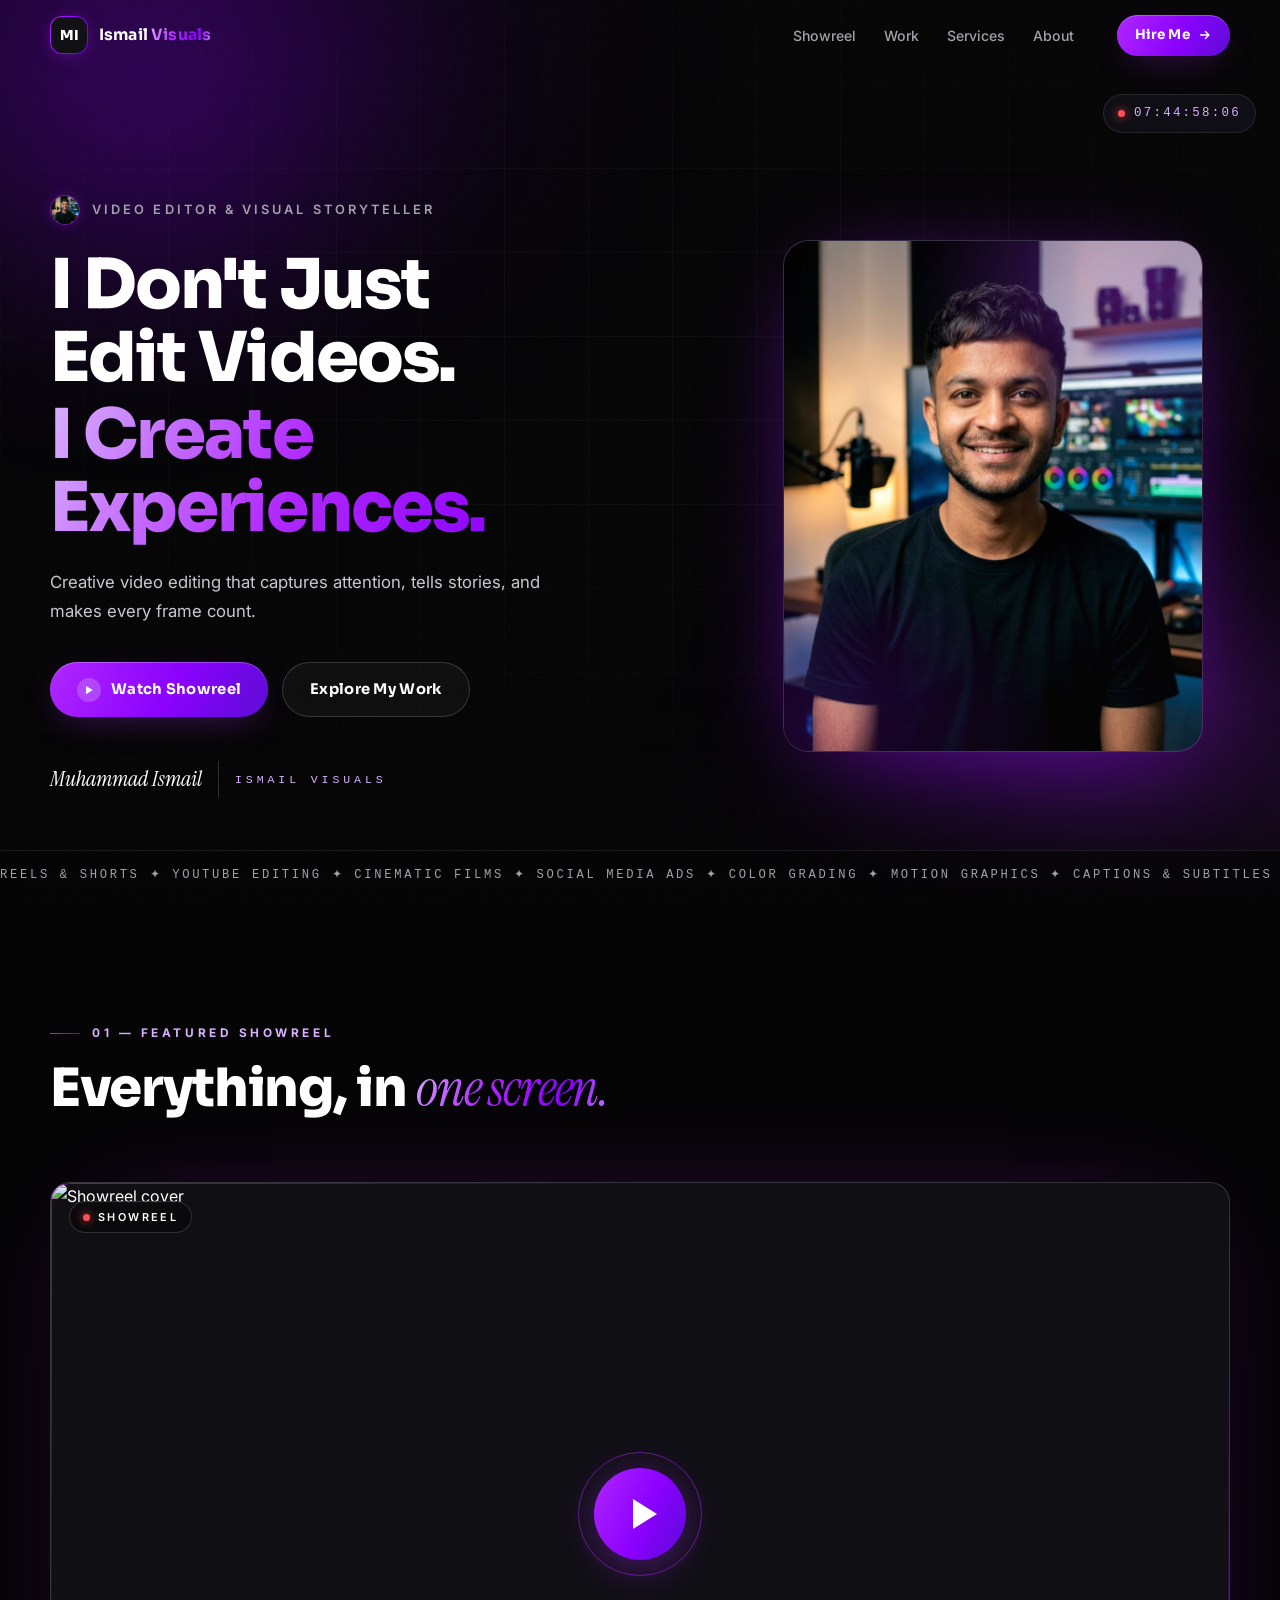
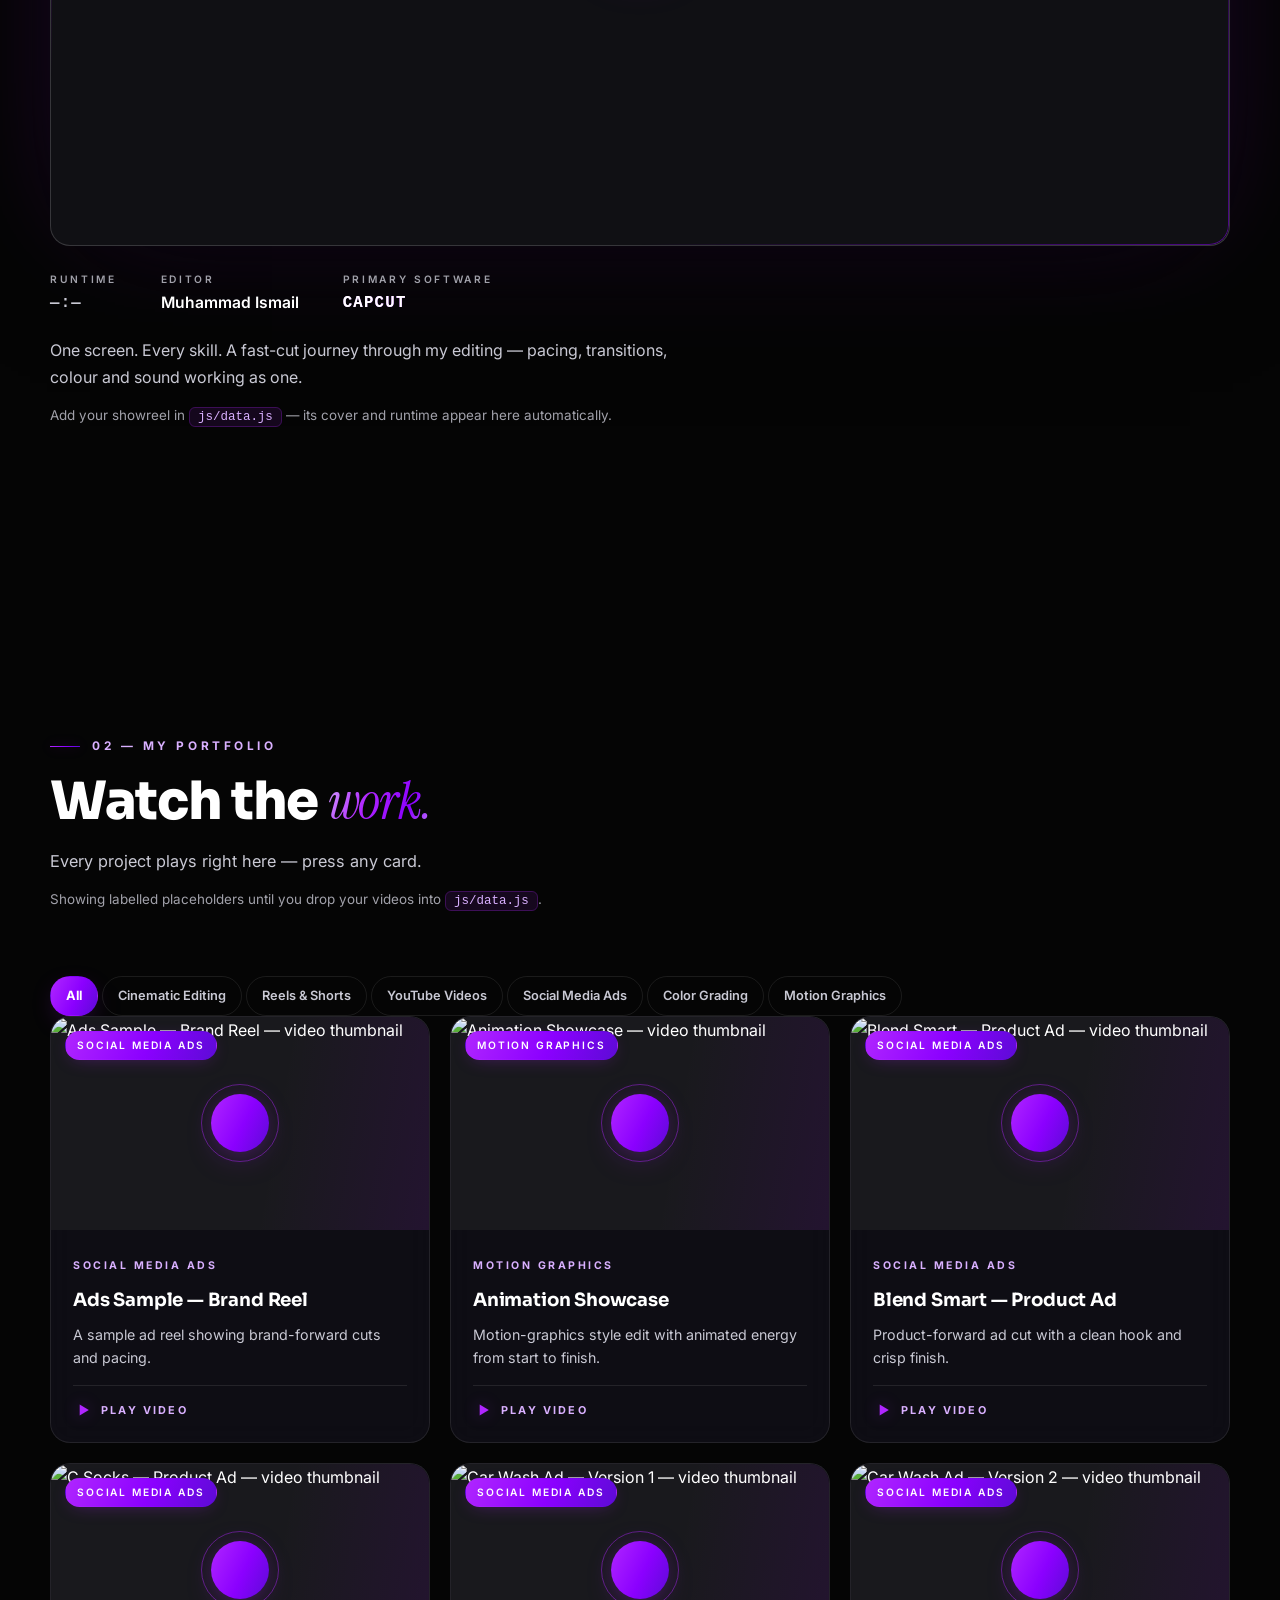
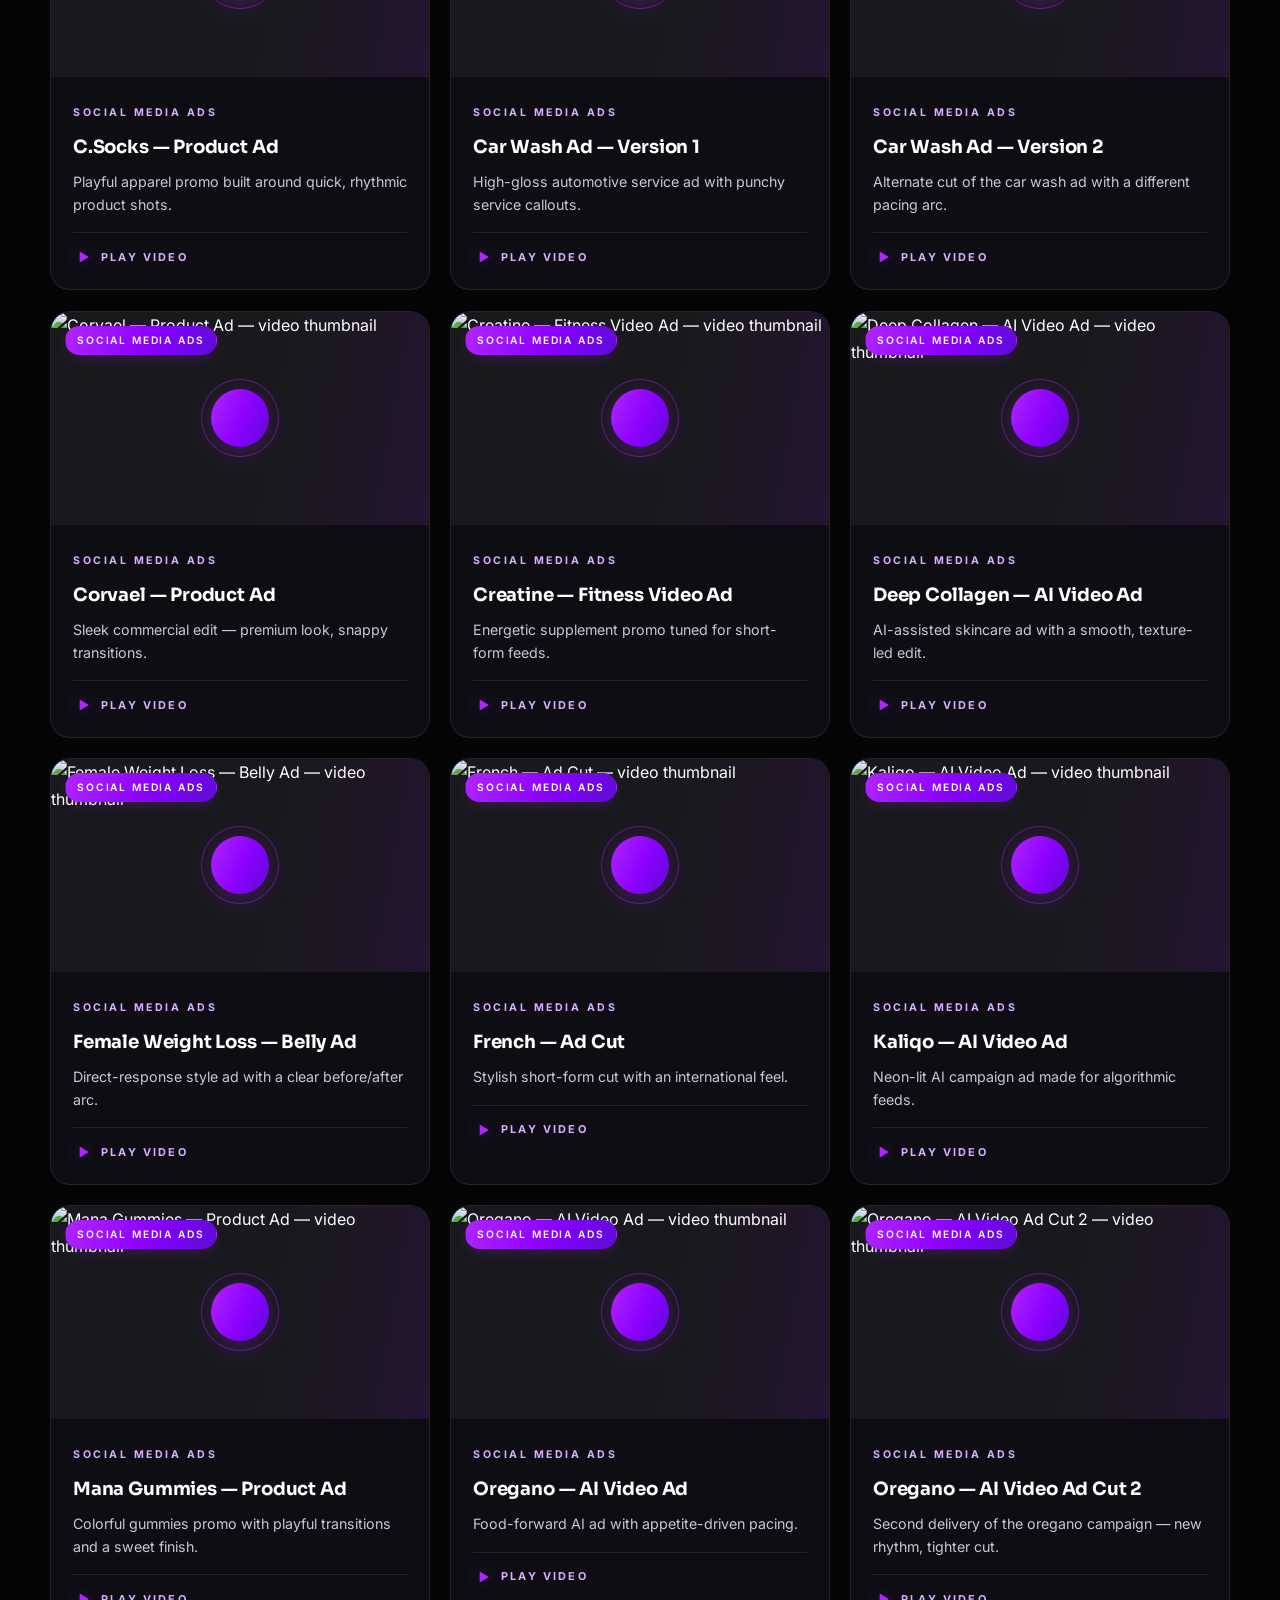
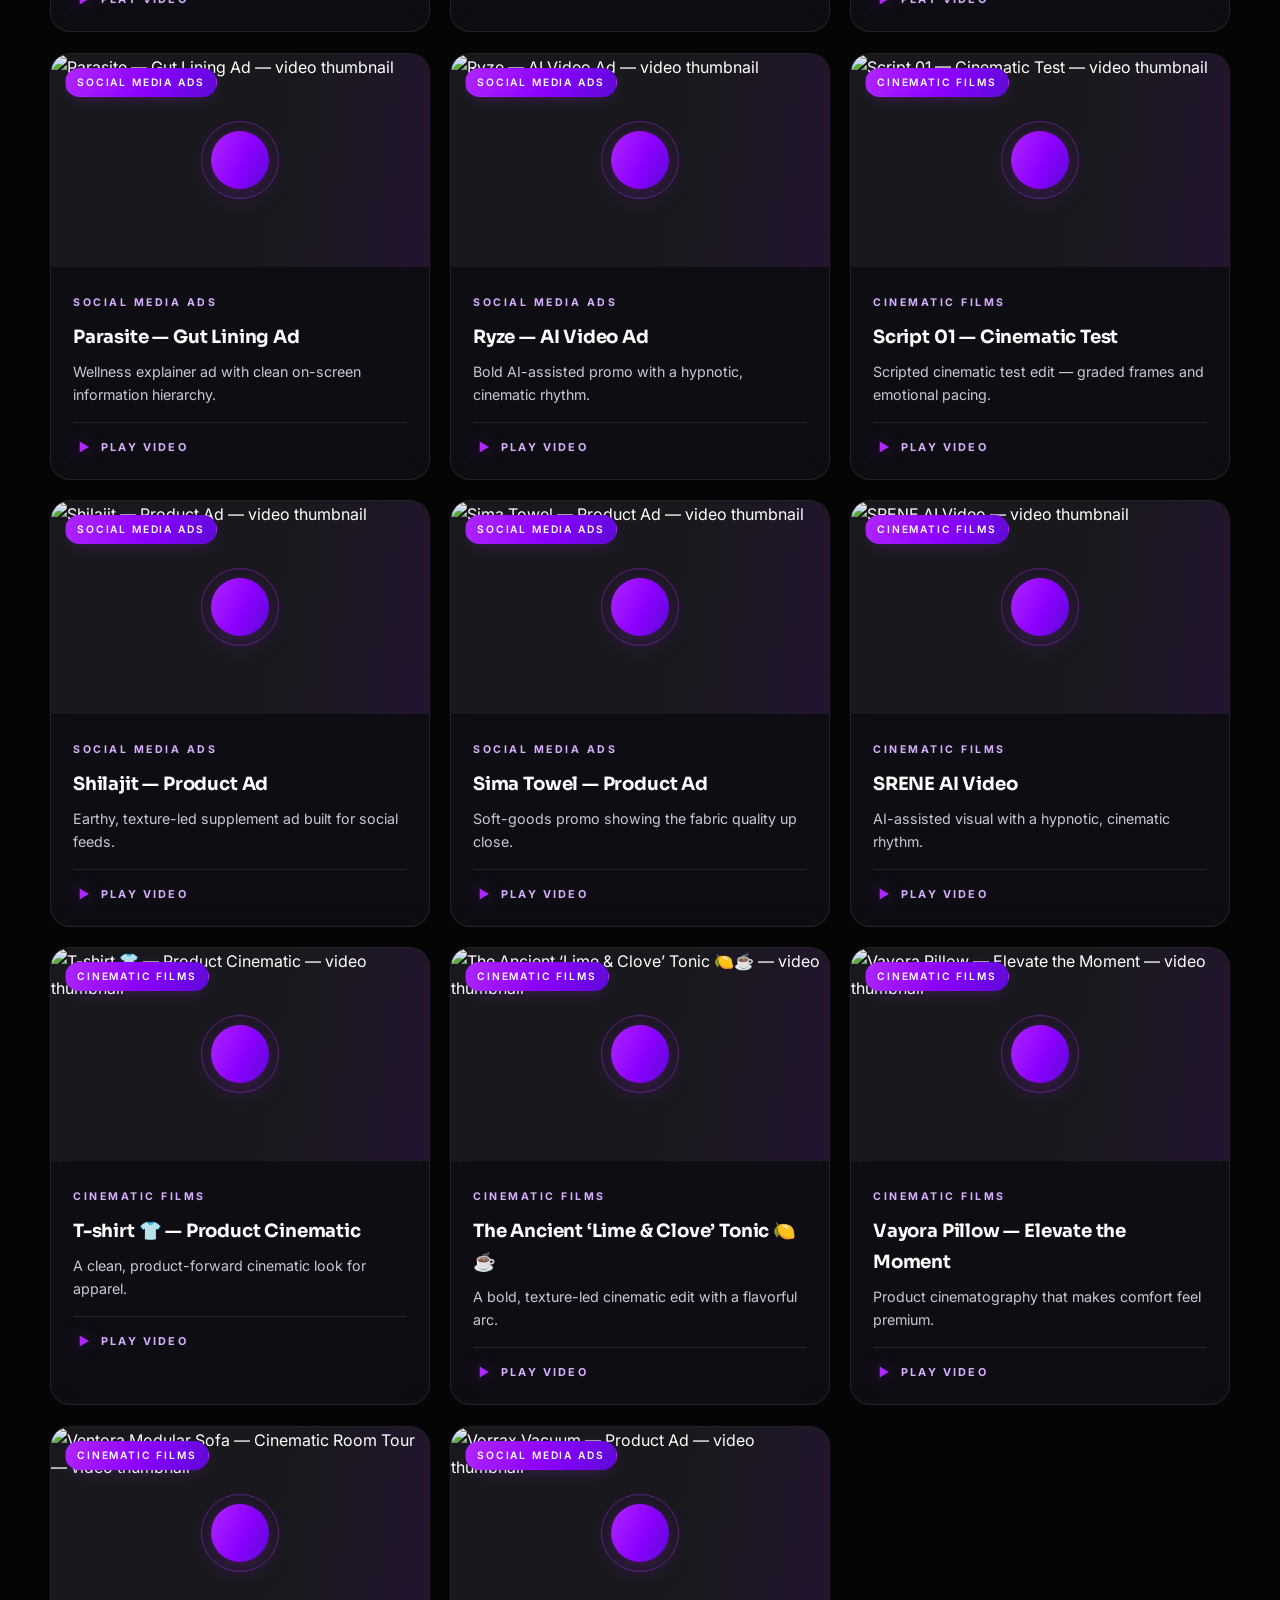
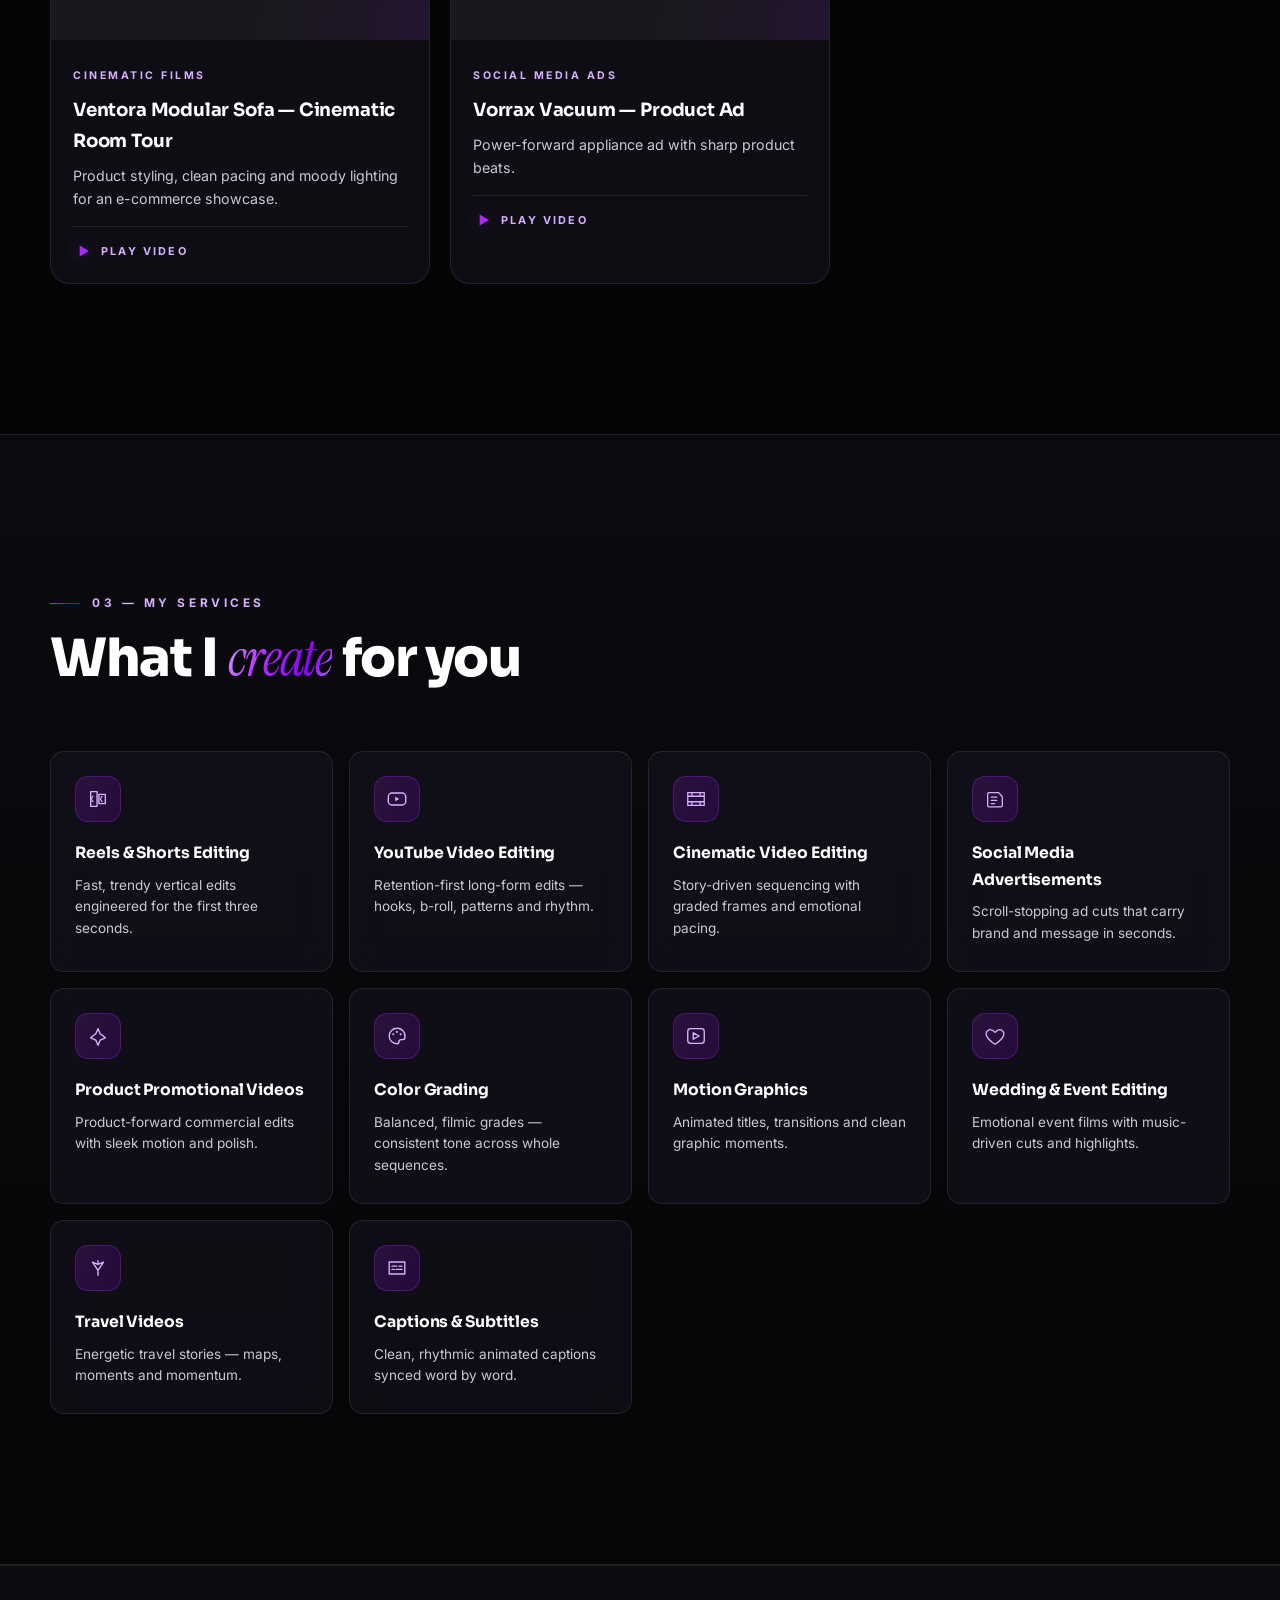
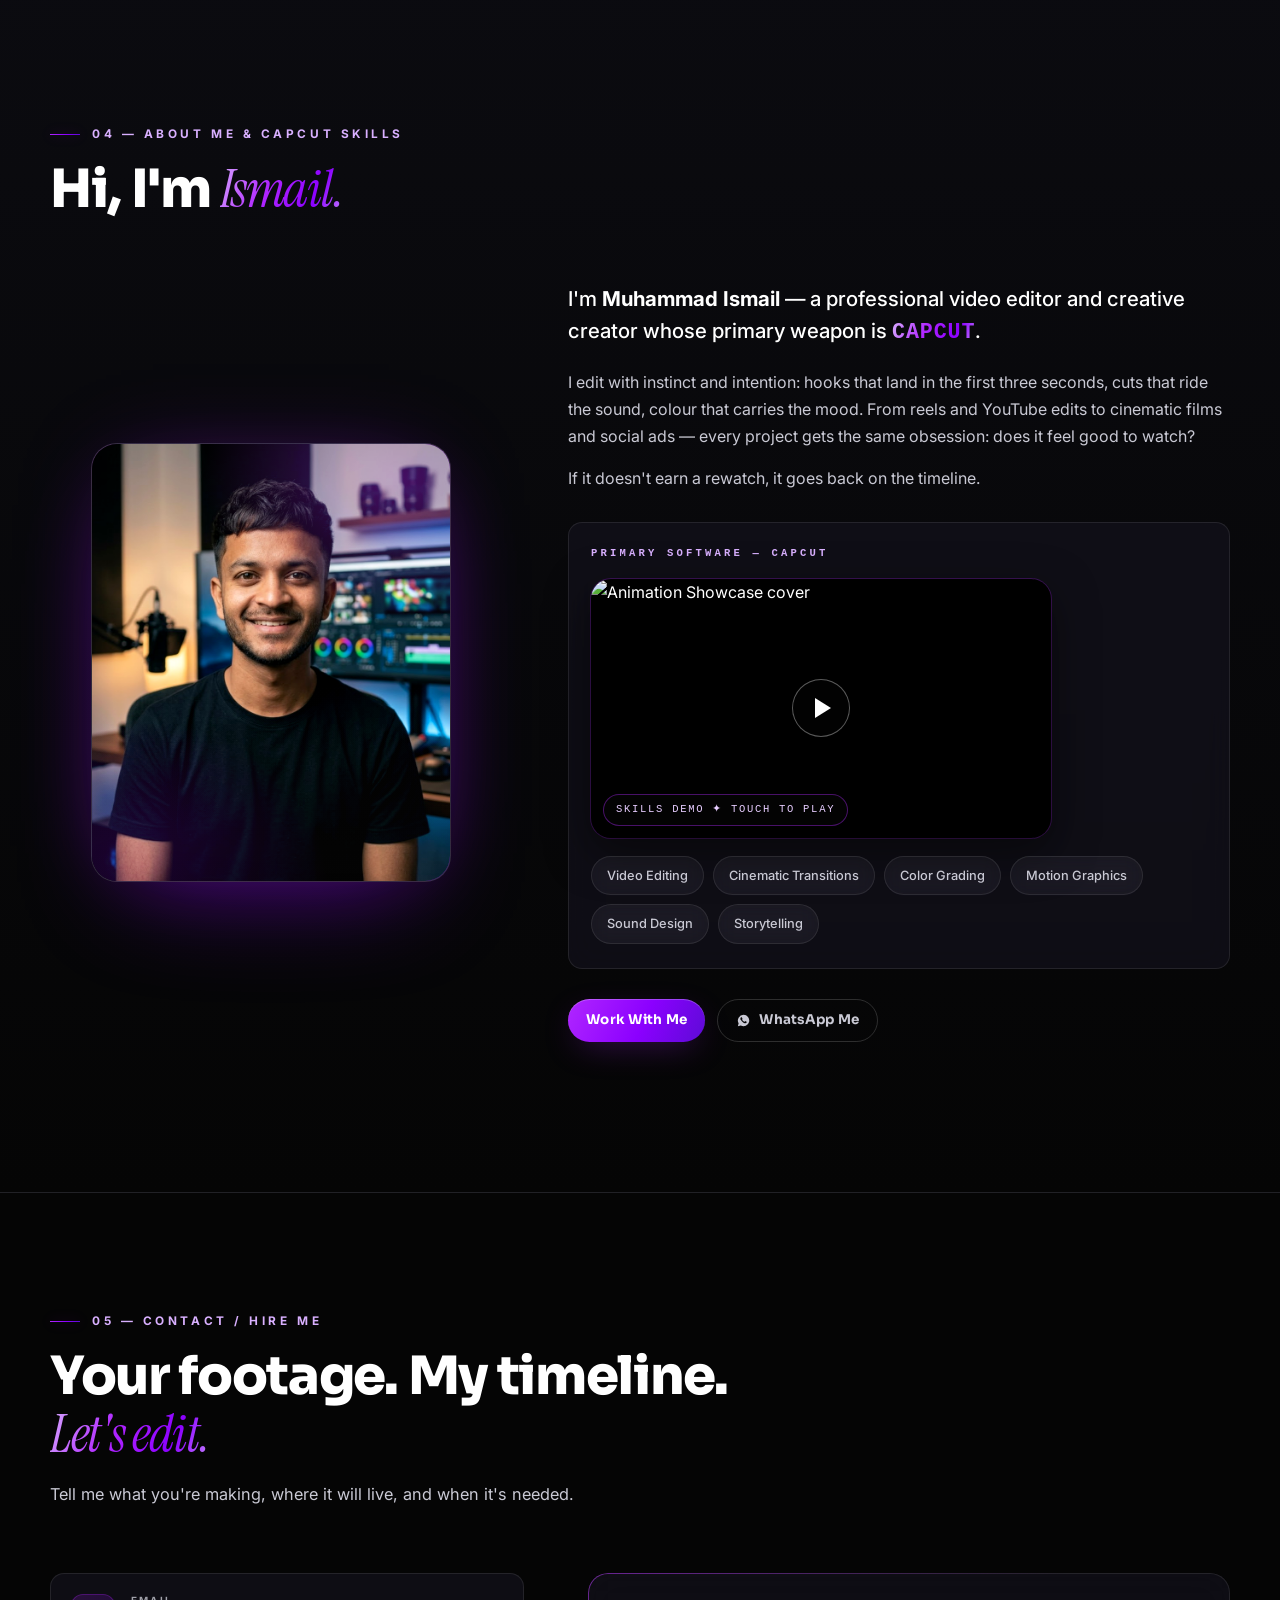
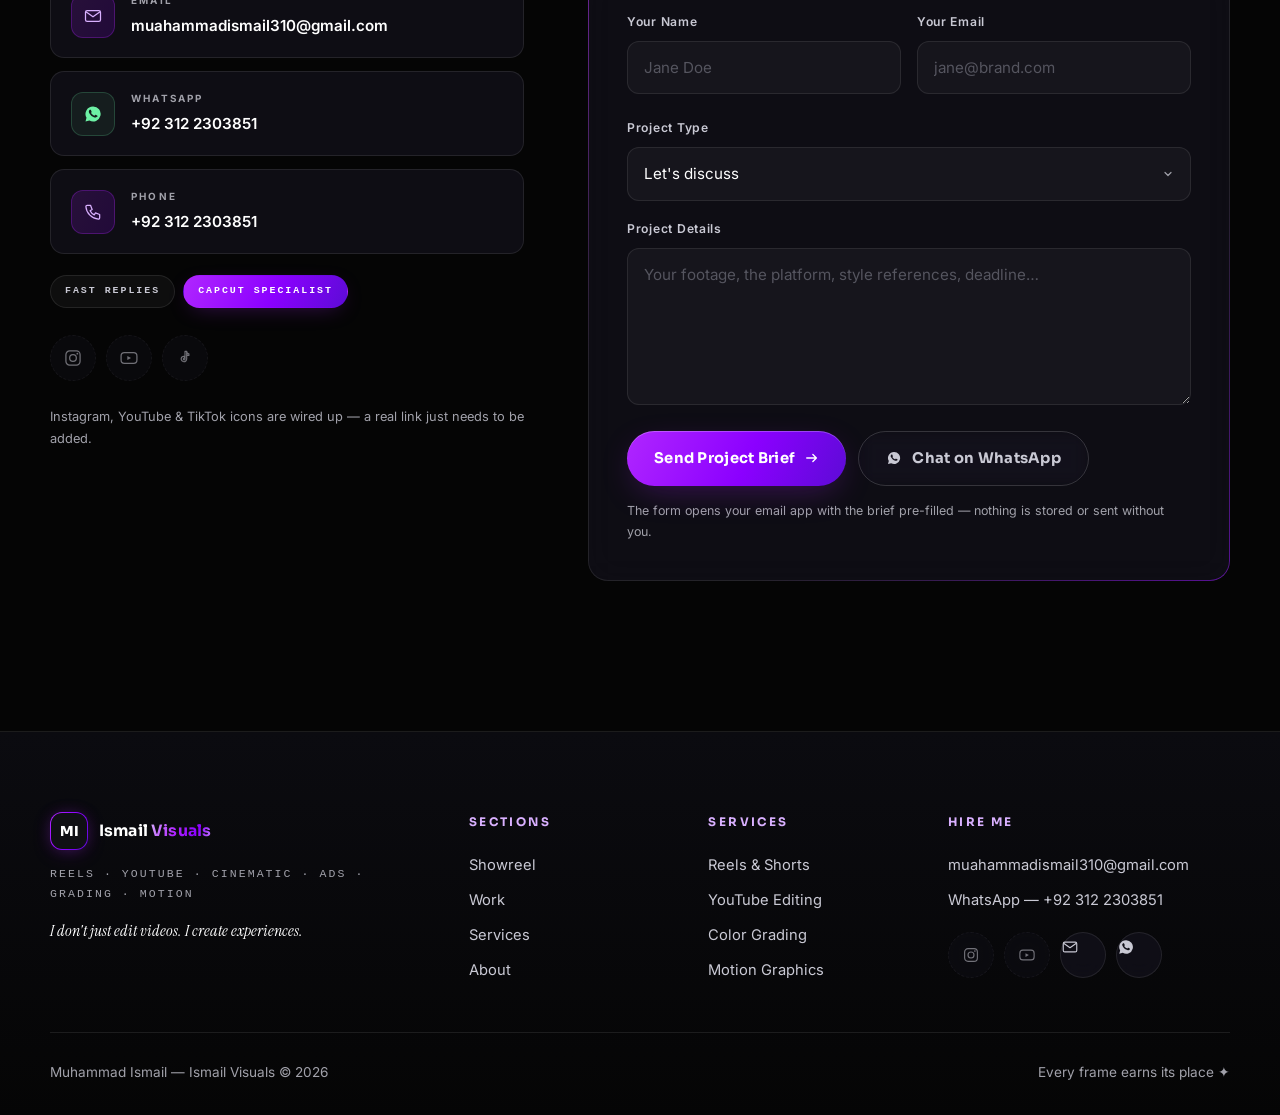
==== commit 31b71871: "fix: repair broken hero/about markup, unknown category labels and speed up the gallery The hero port" ====
--- a/index.html
+++ b/index.html
@@ -30,6 +30,8 @@
   <!-- Fonts -->
   <link rel="preconnect" href="https://fonts.googleapis.com" />
   <link rel="preconnect" href="https://fonts.gstatic.com" crossorigin />
+  <link rel="preconnect" href="https://lh3.googleusercontent.com" crossorigin />
+  <link rel="dns-prefetch" href="https://drive.google.com" />
   <link href="https://fonts.googleapis.com/css2?family=Sora:wght@400;500;600;700;800&family=Inter:wght@400;500;600&family=Instrument+Serif:ital@0;1&display=swap" rel="stylesheet" />
 
   <!-- Structured data -->
@@ -167,7 +169,7 @@
               <div class="portrait-art" id="portraitArt">
                 <svg viewBox="0 0 24 24" aria-hidden="true"><path d="M12 13.4c-3.1 0-7.4 1.9-8.2 5.2-.3 1.2.7 2.4 2 2.4h12.4c1.3 0 2.3-1.2 2-2.4-.8-3.3-5.1-5.2-8.2-5.2z" fill="currentColor"/><circle cx="12" cy="8" r="4" fill="currentColor"/></svg>
               </div>
-              <p class="portrait-note"> <img src="picuture.jpg.jpeg"> <code> Muhammad Ismail </code></p>
+              <p class="portrait-note">MY PORTRAIT — <code>images/profile.jpg</code></p>
             </div>
             <div class="portrait-glow" aria-hidden="true"></div>
             <div class="portrait-ring" aria-hidden="true"></div>
@@ -269,7 +271,7 @@
                 <div class="portrait-art">
                   <svg viewBox="0 0 24 24" aria-hidden="true"><path d="M12 13.4c-3.1 0-7.4 1.9-8.2 5.2-.3 1.2.7 2.4 2 2.4h12.4c1.3 0 2.3-1.2 2-2.4-.8-3.3-5.1-5.2-8.2-5.2z" fill="currentColor"/><circle cx="12" cy="8" r="4" fill="currentColor"/></svg>
                 </div>
-                <p class="portrait-note">MY PORTRAIT — <code>images/profile.png</code></p>
+                <p class="portrait-note">MY PORTRAIT — <code>images/profile.jpg</code></p>
               </div>
               <div class="portrait-glow" aria-hidden="true"></div>
               <div class="portrait-ring" aria-hidden="true"></div>
--- a/css/style.css
+++ b/css/style.css
@@ -664,7 +664,15 @@
 .film-card.is-filtered { display: none; }
 
 .film-card__thumb { position: relative; aspect-ratio: 16 / 9; overflow: hidden; background: var(--dark); }
-.film-card__thumb img { width: 100%; height: 100%; object-fit: cover; transition: transform 1s var(--ease); }
+/* Shimmer while the Drive thumbnail is in flight — the card never looks empty */
+.film-card__thumb::before {
+  content: ""; position: absolute; inset: 0; z-index: 0;
+  background: linear-gradient(100deg, rgba(255,255,255,.04) 25%, rgba(176,38,255,.13) 45%, rgba(255,255,255,.04) 65%);
+  background-size: 250% 100%;
+  animation: thumb-shimmer 1.25s linear infinite;
+}
+@keyframes thumb-shimmer { from { background-position: 130% 0; } to { background-position: -30% 0; } }
+.film-card__thumb img { position: relative; z-index: 1; width: 100%; height: 100%; object-fit: cover; transition: transform 1s var(--ease); }
 .film-card:hover .film-card__thumb img { transform: scale(1.055); }
 .film-card__thumb video { position: absolute; inset: 0; width: 100%; height: 100%; object-fit: cover; z-index: 2; }
 
@@ -1057,7 +1065,9 @@
 .modal__body { width: 100%; }
 
 .vm-player { position: relative; width: 100%; aspect-ratio: 16 / 9; background: #000; border-radius: var(--radius); overflow: hidden; }
-.vm-player video, .vm-player iframe { position: absolute; inset: 0; width: 100%; height: 100%; border: 0; }
+.vm-player video, .vm-player iframe { position: absolute; inset: 0; width: 100%; height: 100%; border: 0; z-index: 1; }
+/* Poster paints instantly while the Drive player boots, instead of a black box */
+.vm-poster { position: absolute; inset: 0; width: 100%; height: 100%; object-fit: cover; filter: blur(3px) brightness(.45); transform: scale(1.03); }
 .vm-meta { padding: 20px 24px 26px; }
 .vm-meta__top { display: flex; flex-wrap: wrap; align-items: baseline; gap: 10px 16px; margin-bottom: 8px; }
 .vm-meta h3 { font-family: var(--font-sans); font-size: clamp(1.15rem, 2.4vw, 1.5rem); font-weight: 700; letter-spacing: -0.015em; }
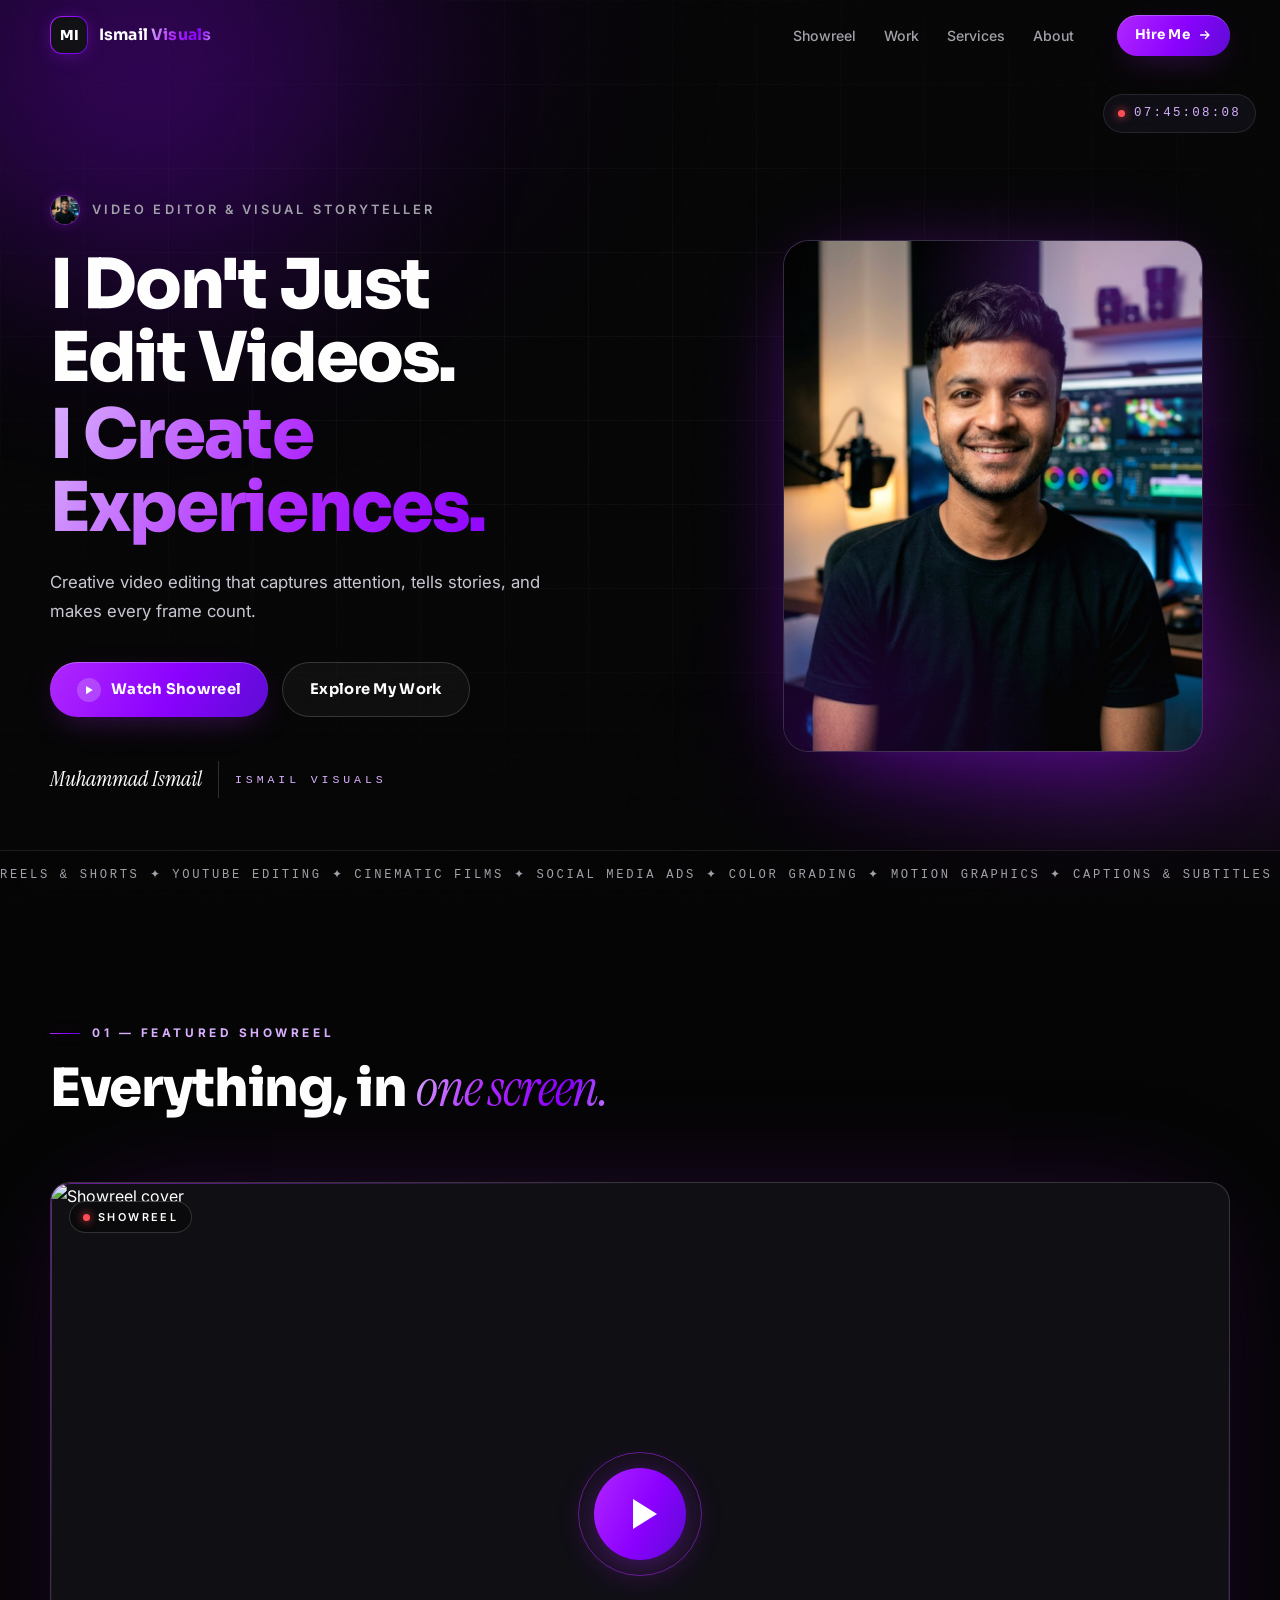
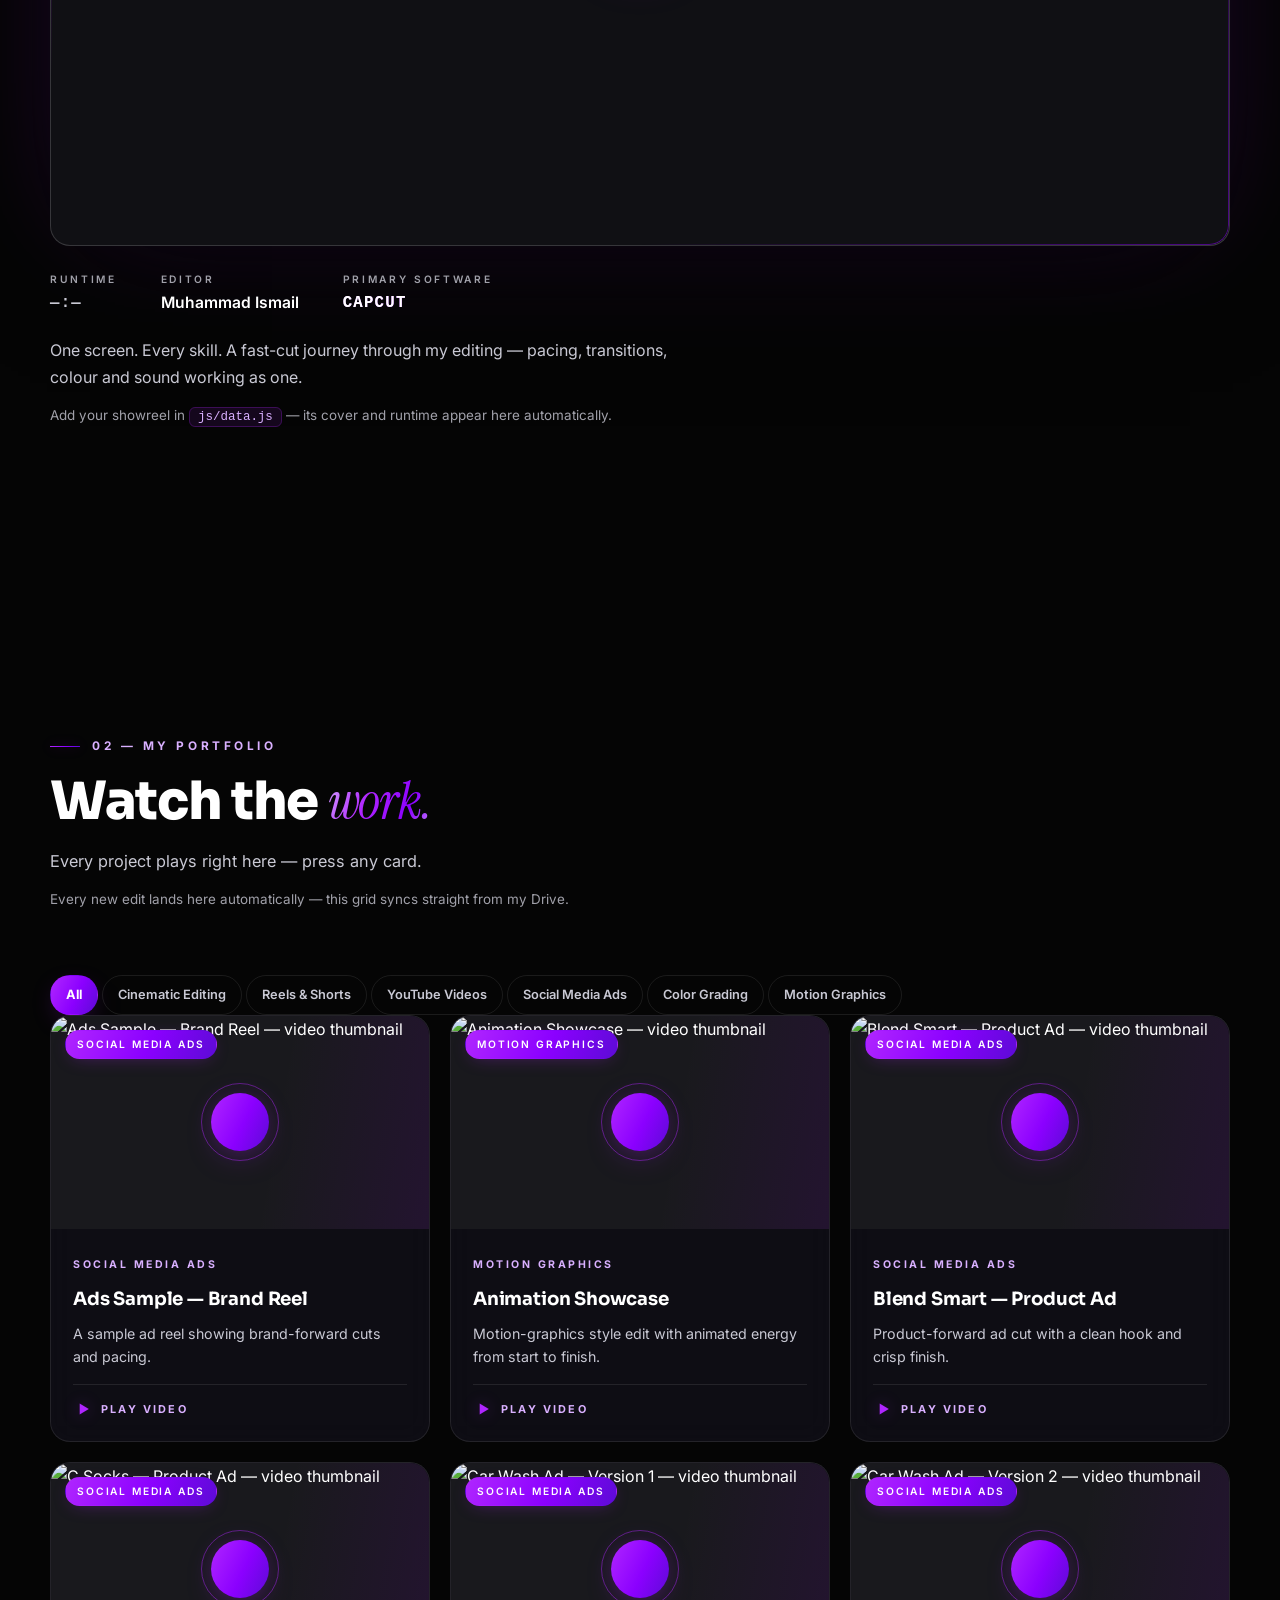
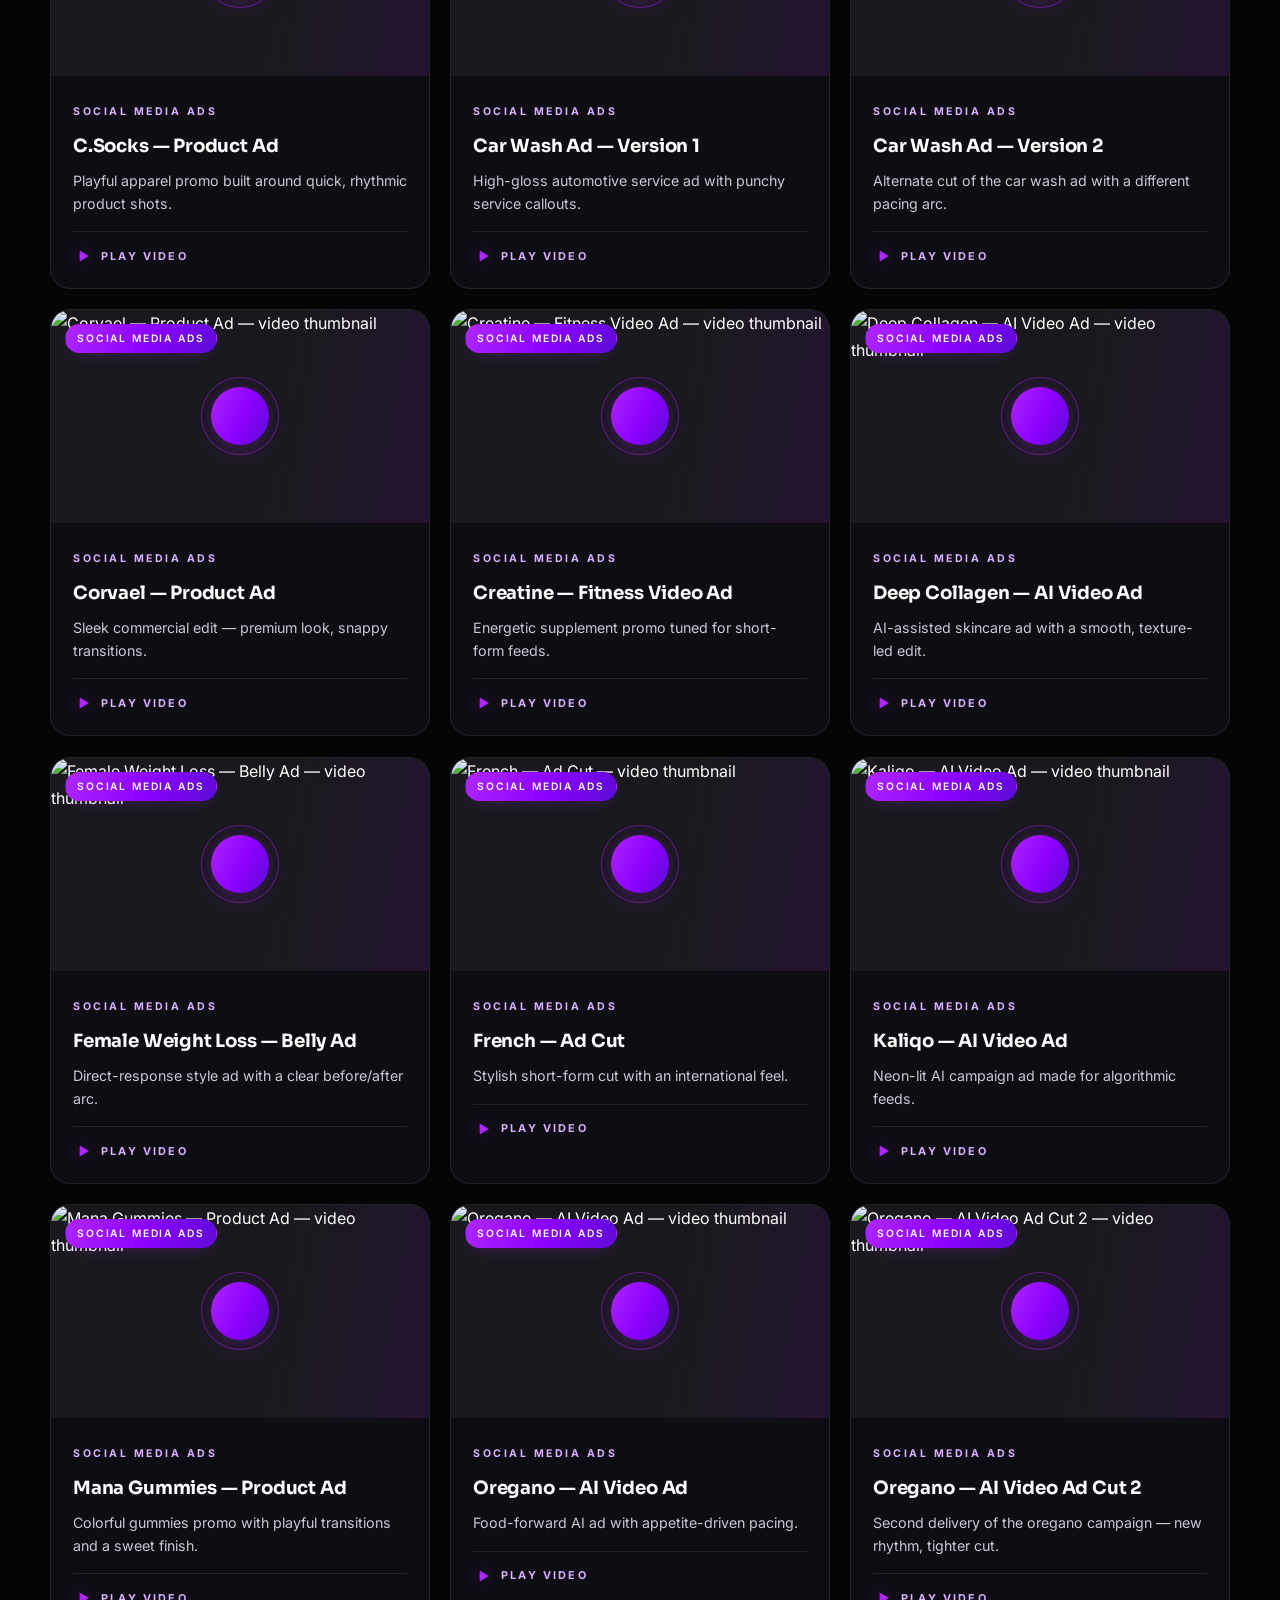
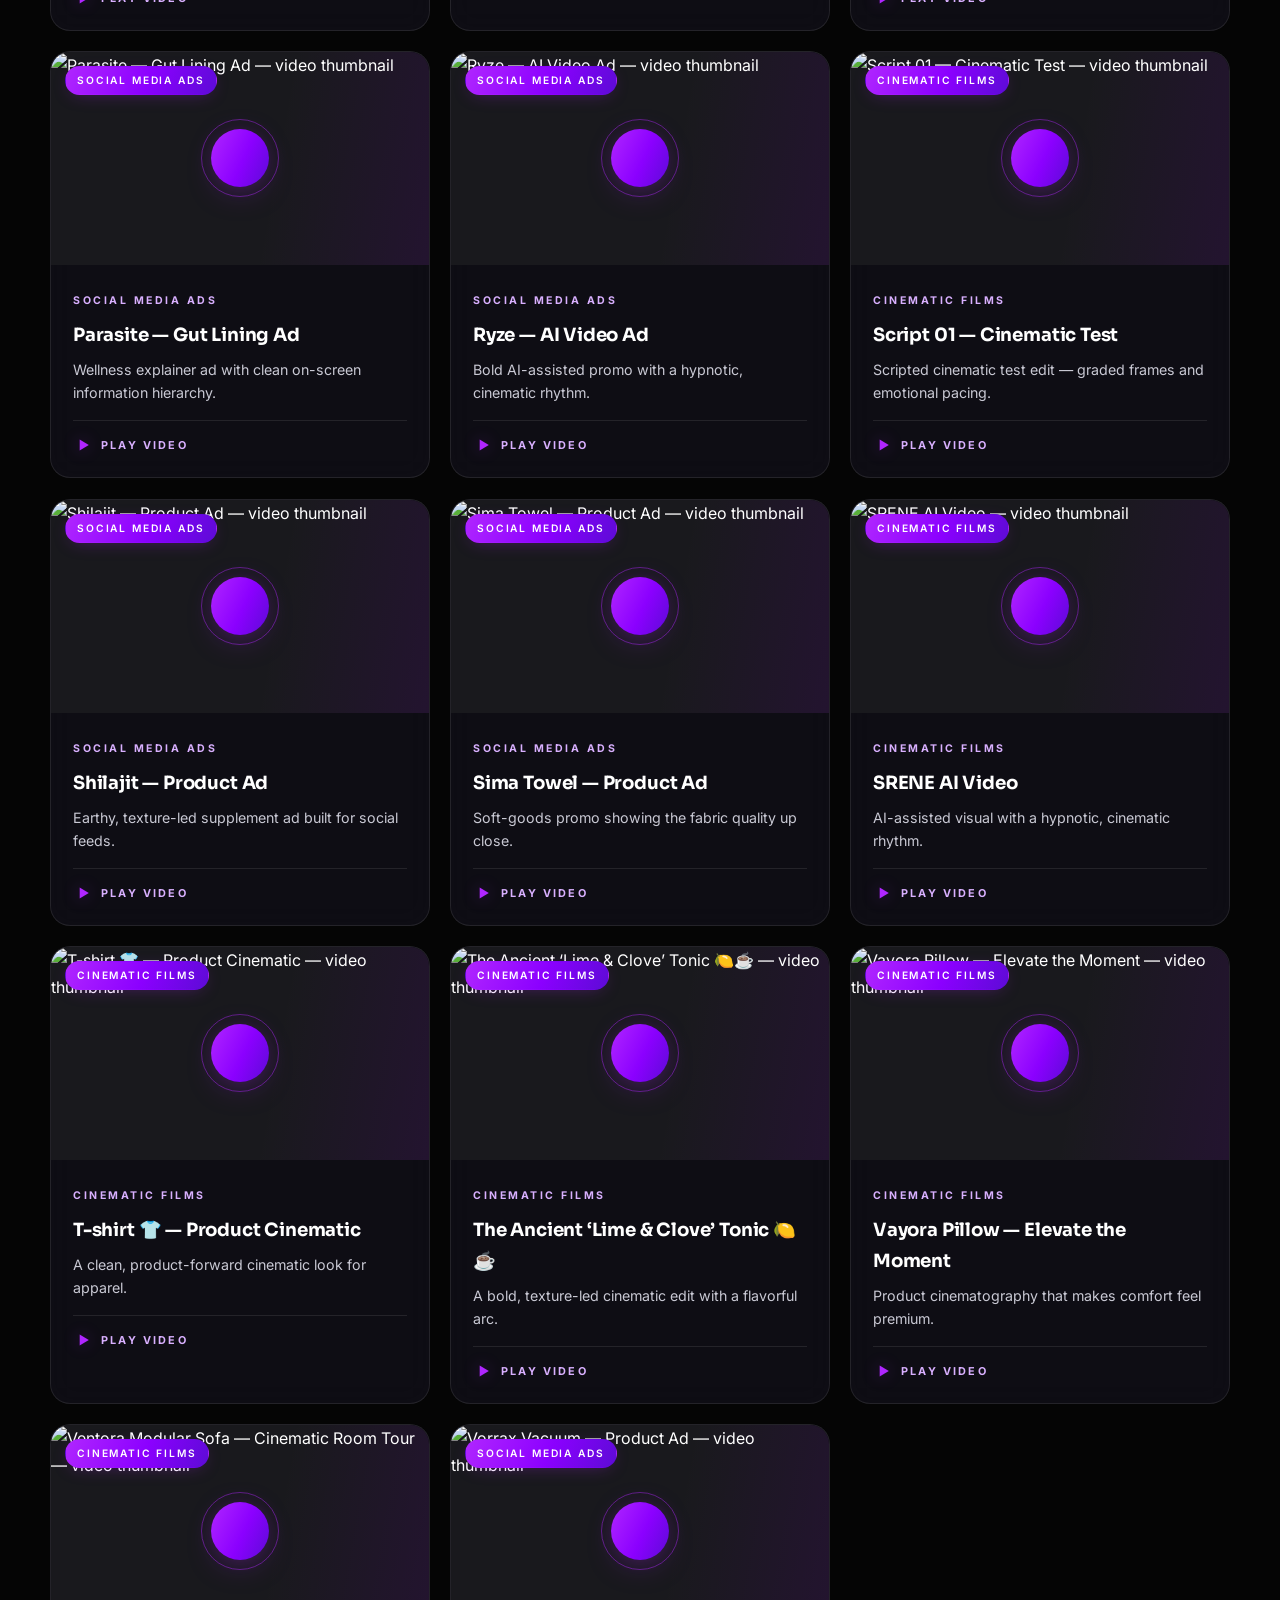
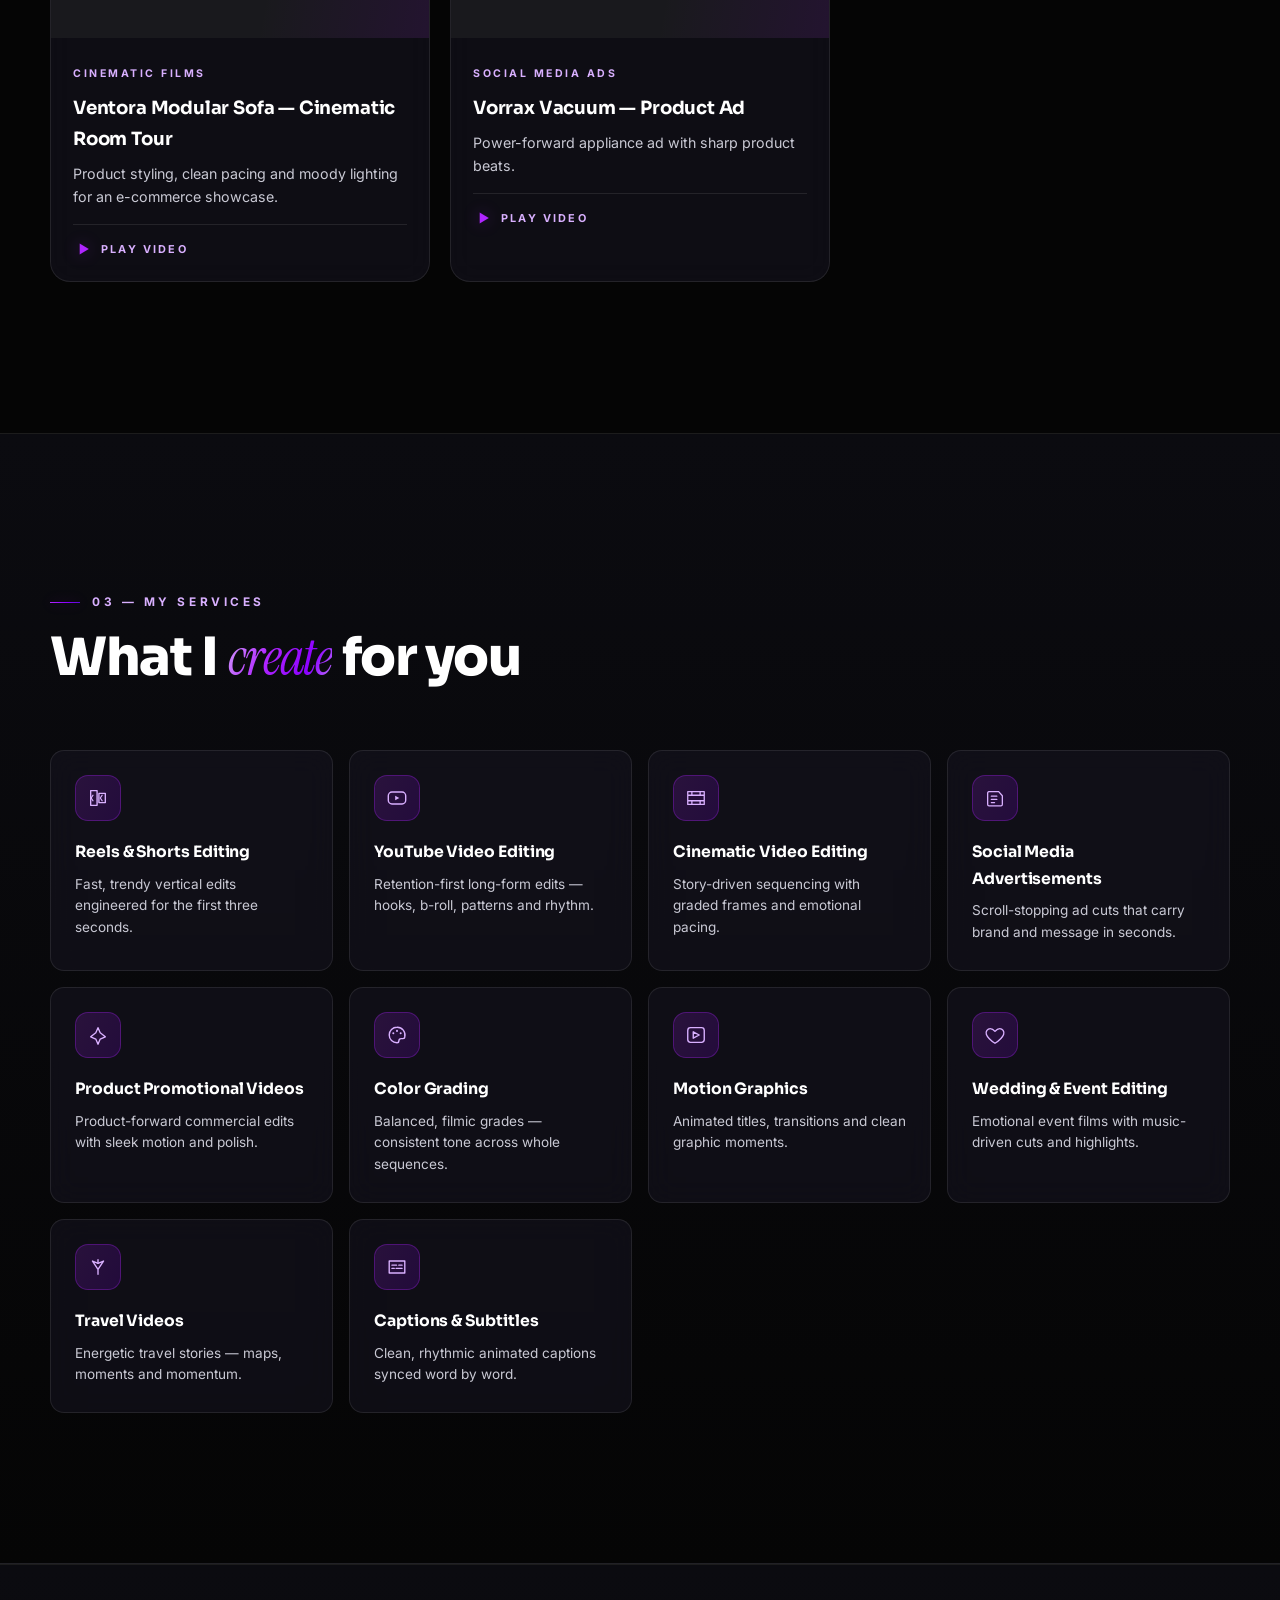
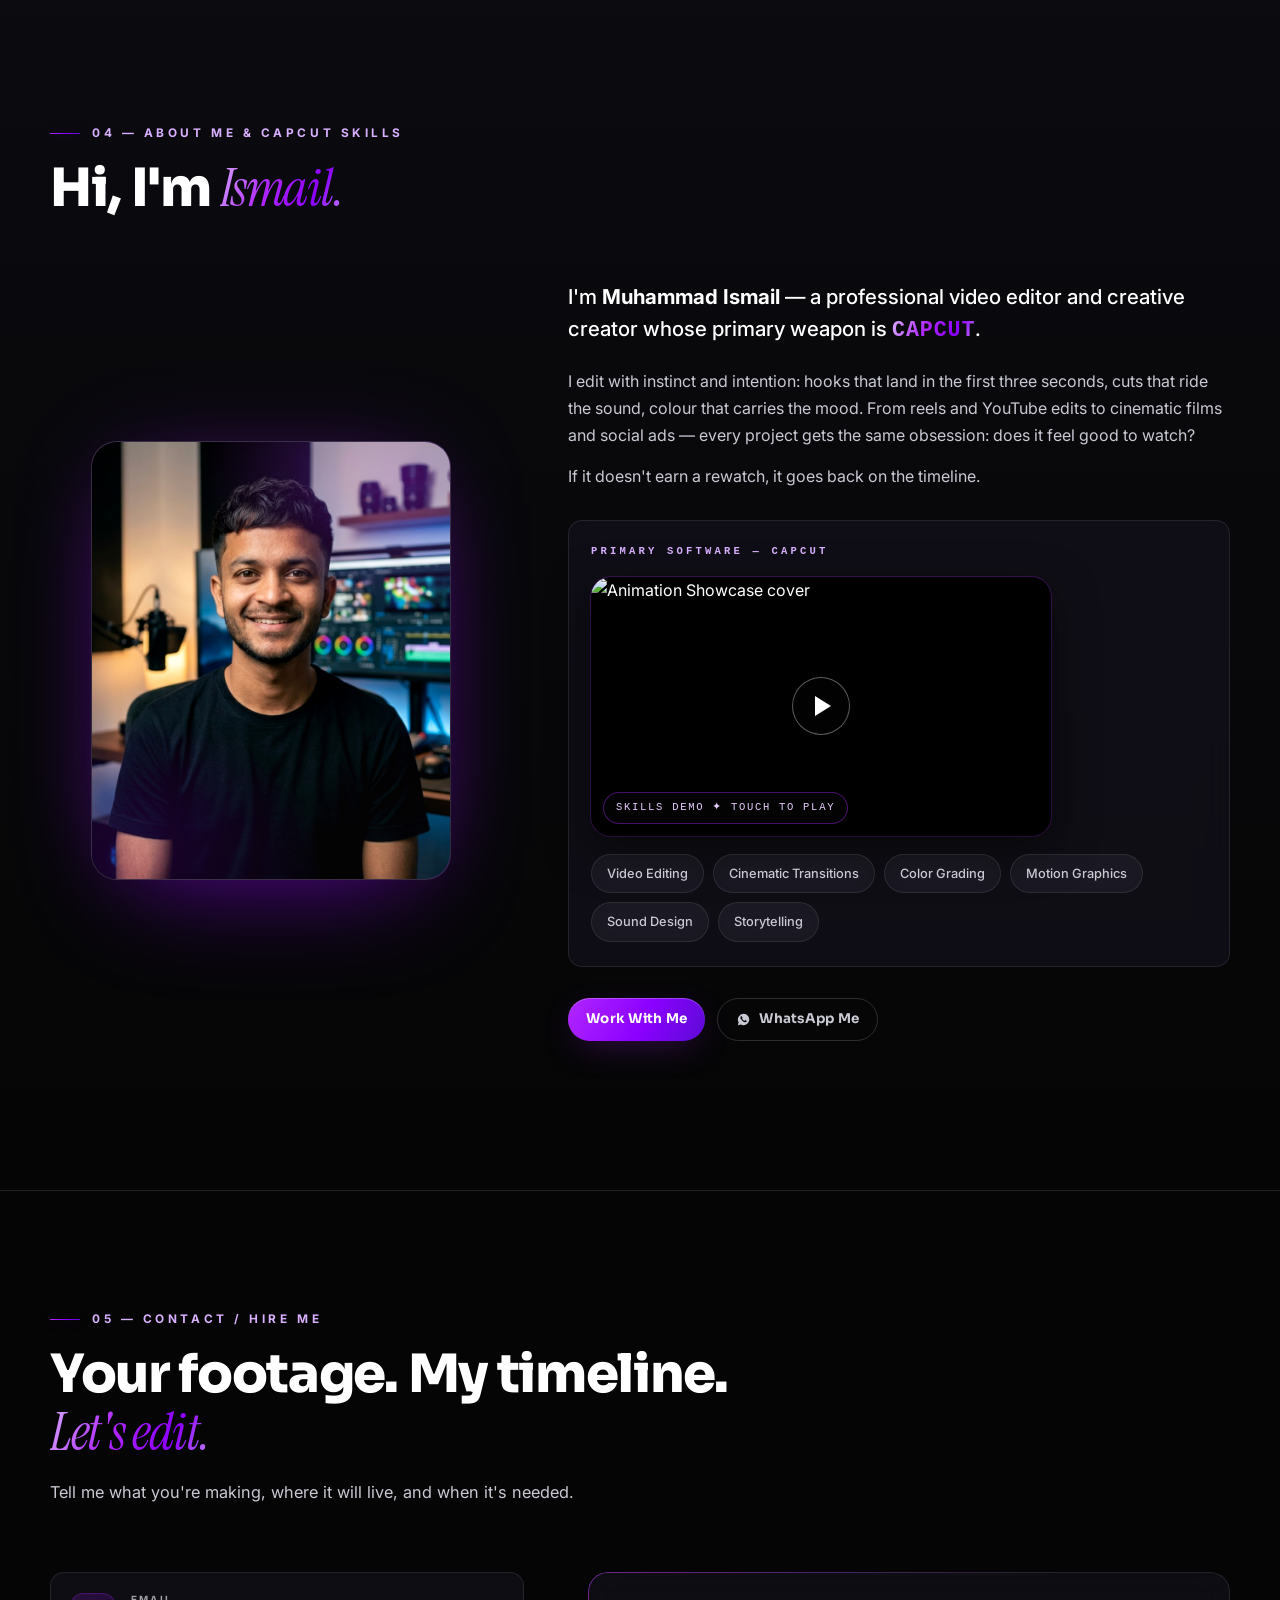
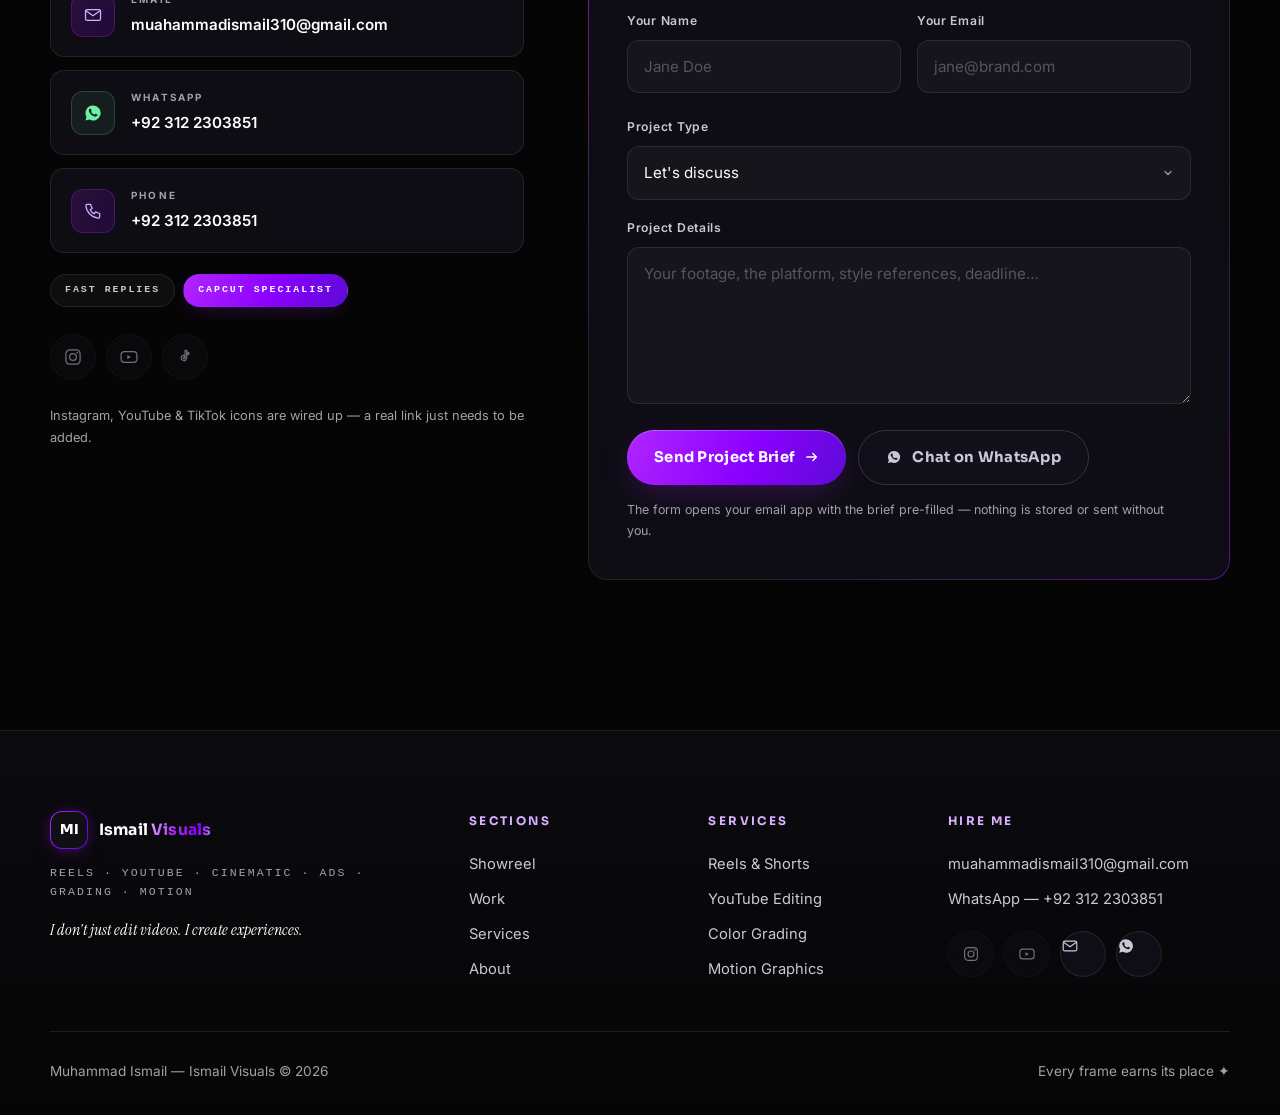
==== commit 54665d37: "copy: replace the stale placeholder note in the portfolio header Projects are generated by the hourl" ====
--- a/index.html
+++ b/index.html
@@ -226,7 +226,7 @@
           <h2 class="section__title">Watch the <em class="serif-accent grad-text">work.</em></h2>
           <p class="section__sub">
             Every project plays right here — press any card.
-            <span class="placeholder-note">Showing labelled placeholders until you drop your videos into <code>js/data.js</code>.</span>
+            <span class="placeholder-note">Every new edit lands here automatically — this grid syncs straight from my Drive.</span>
           </p>
         </header>
 
